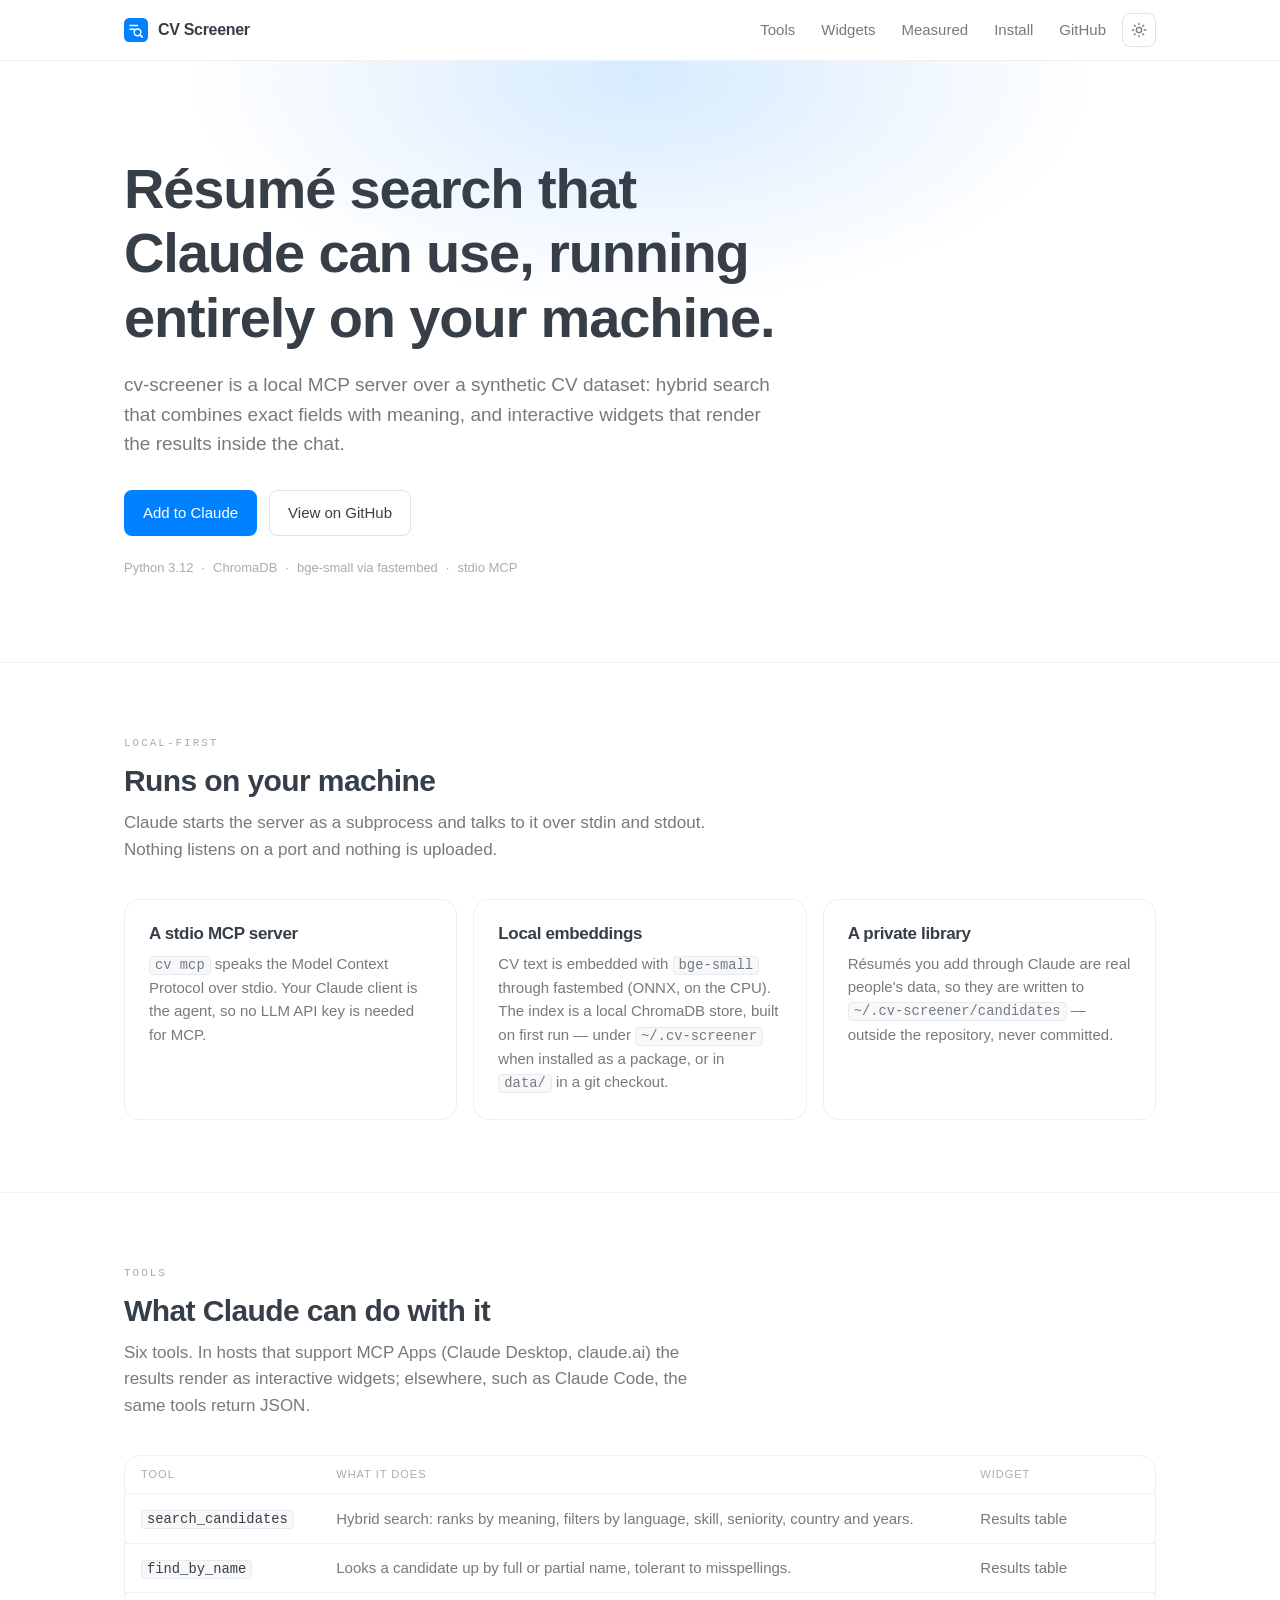
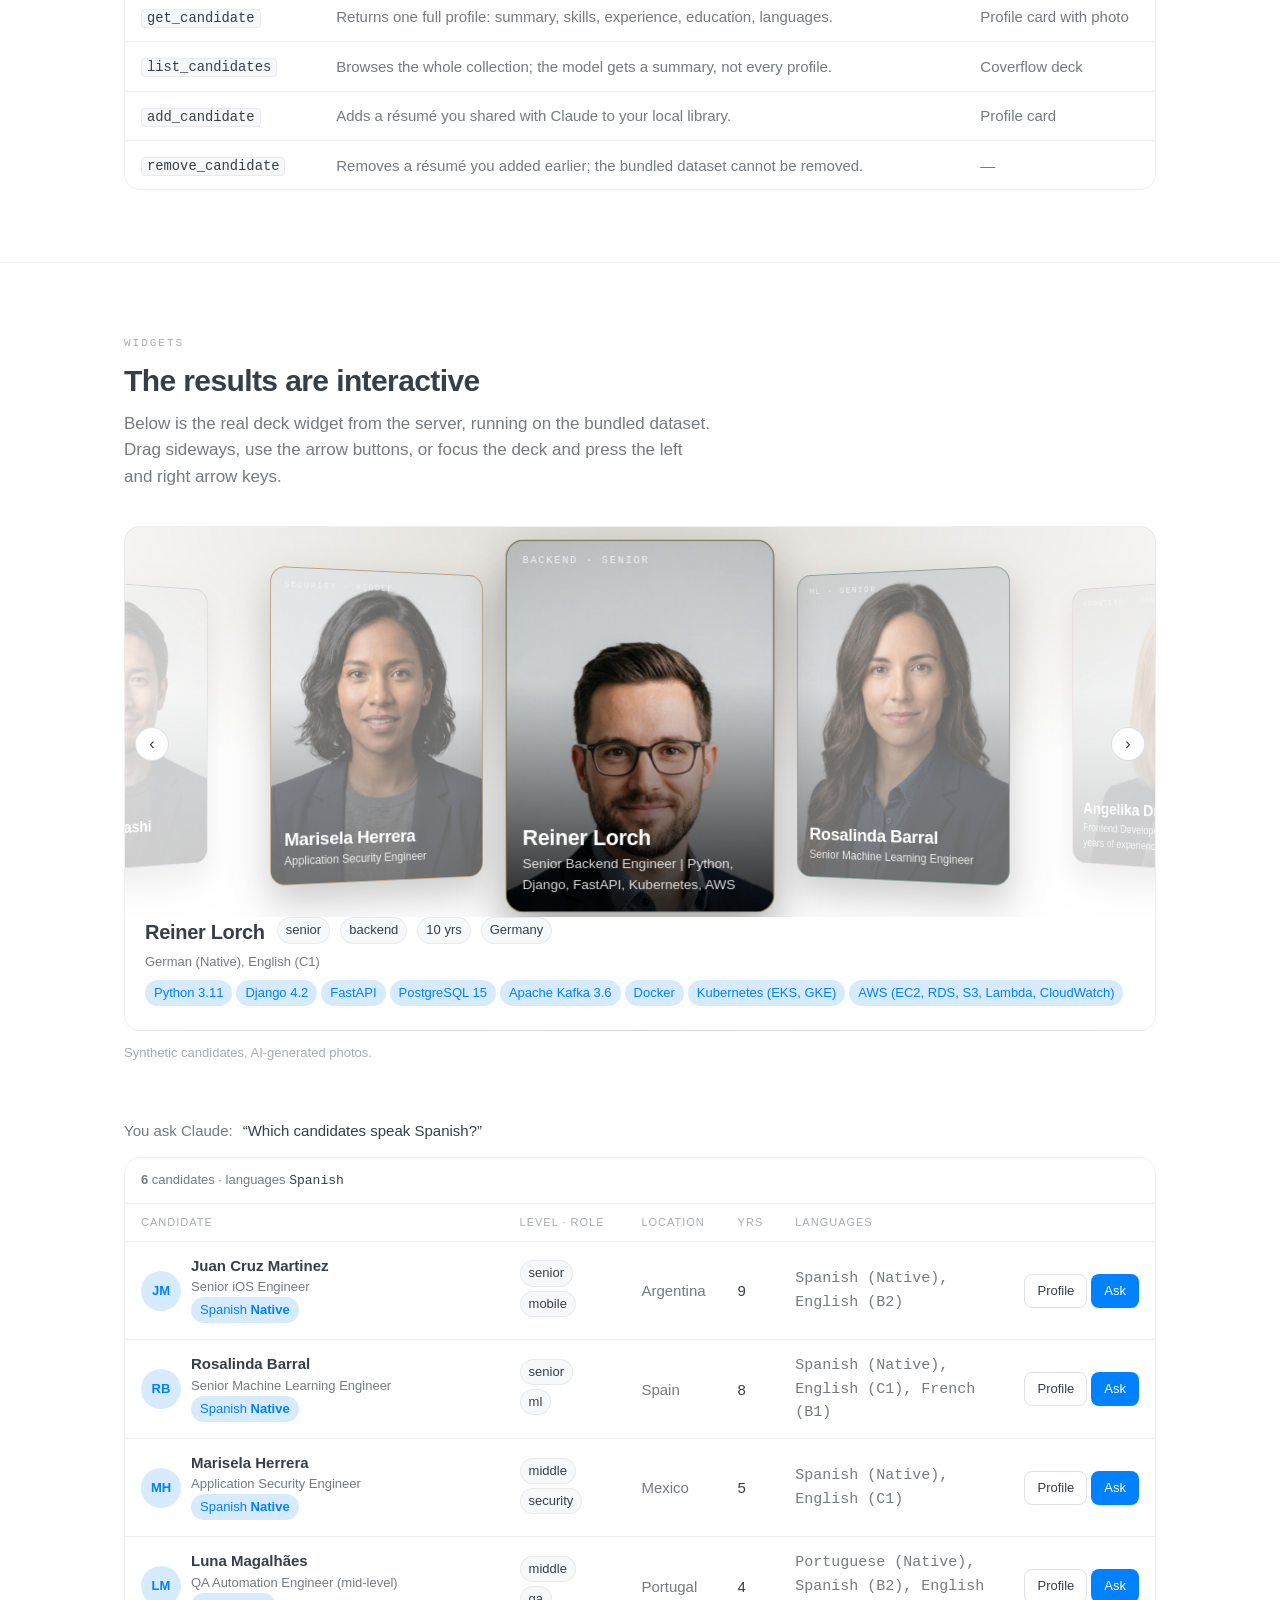
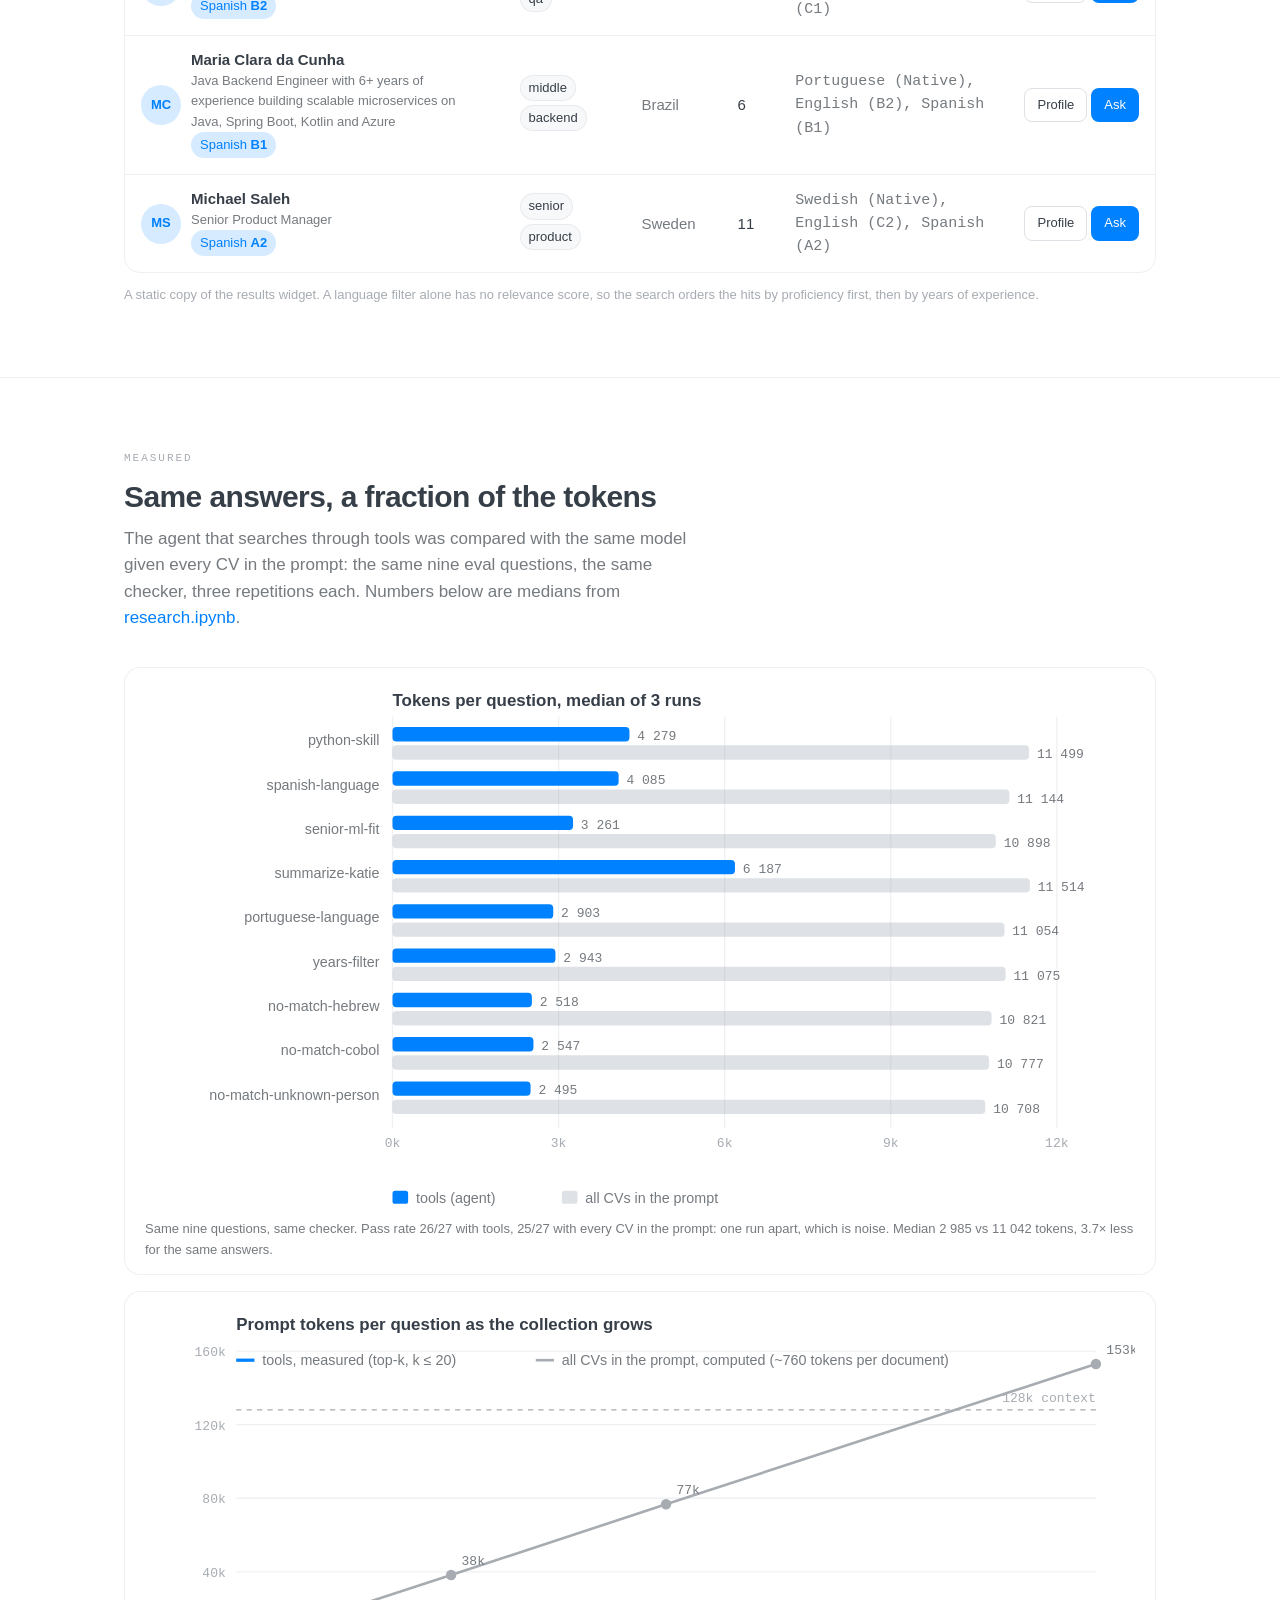
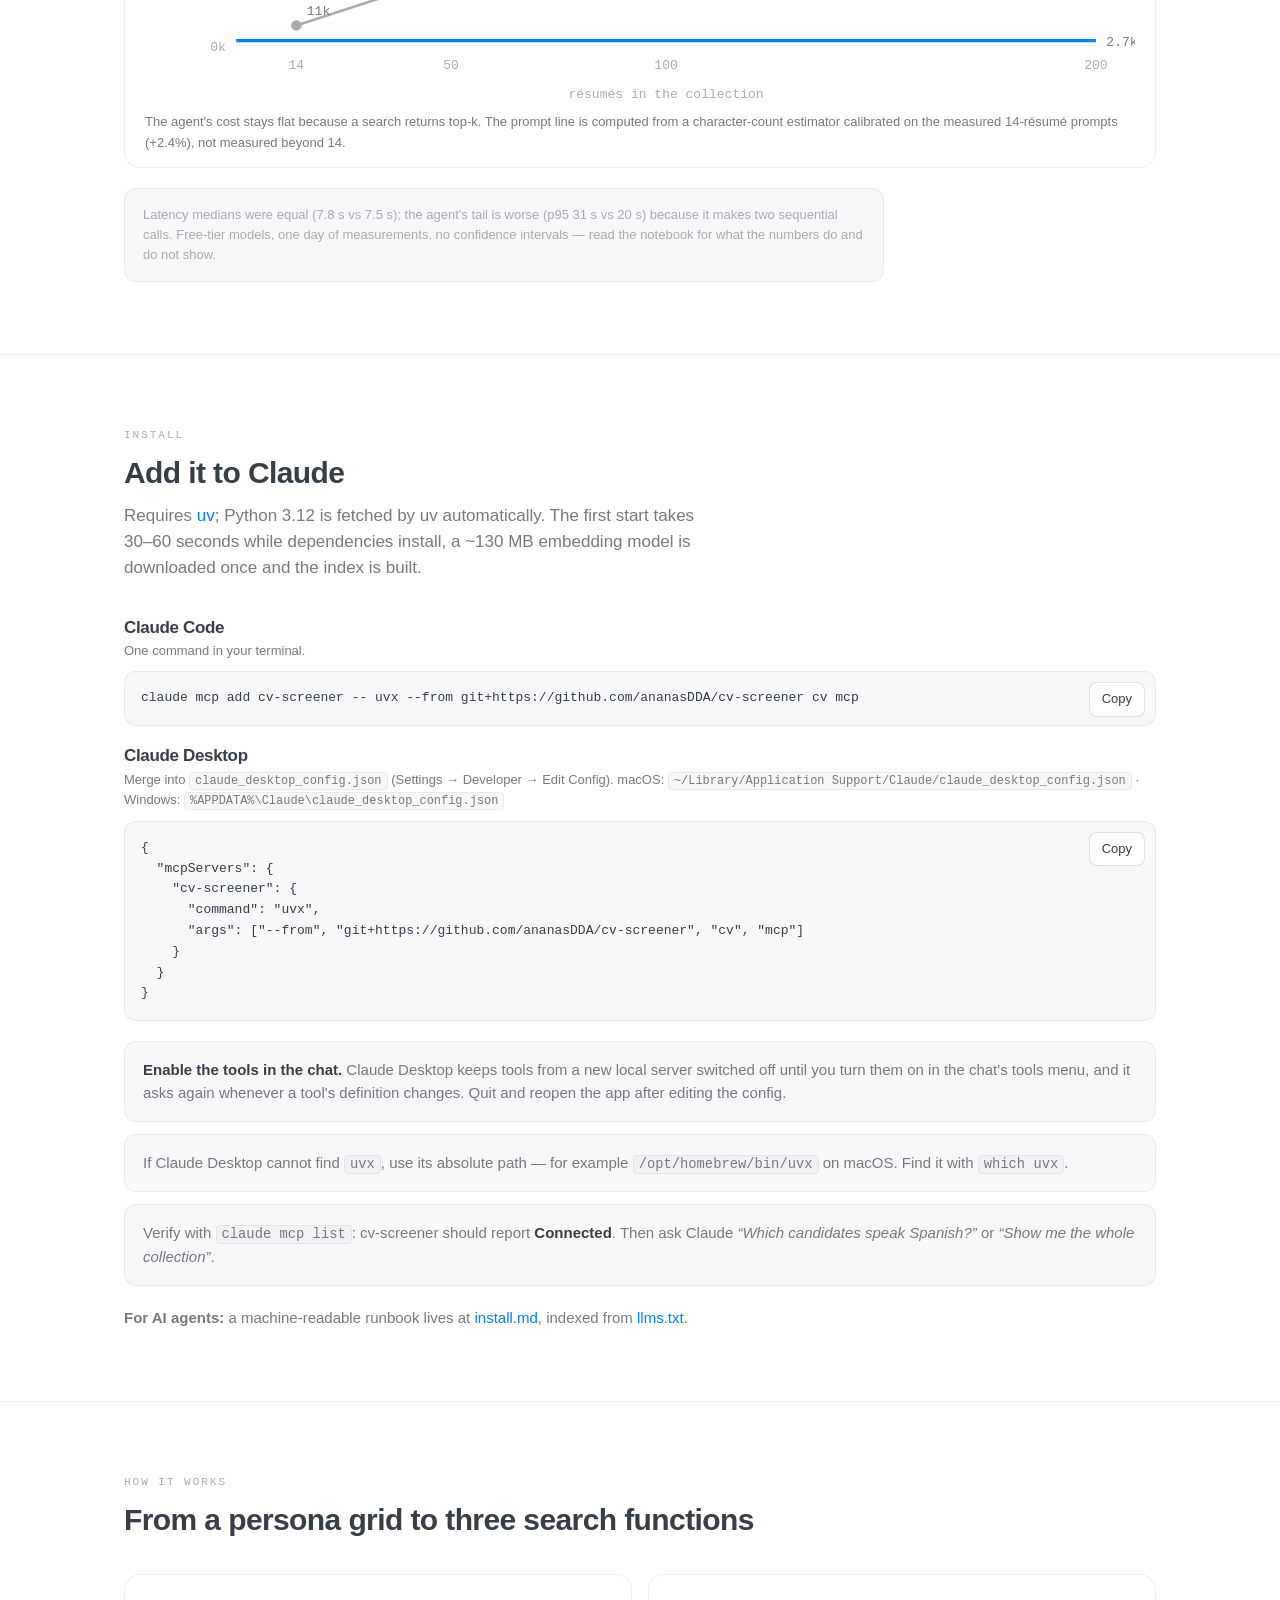
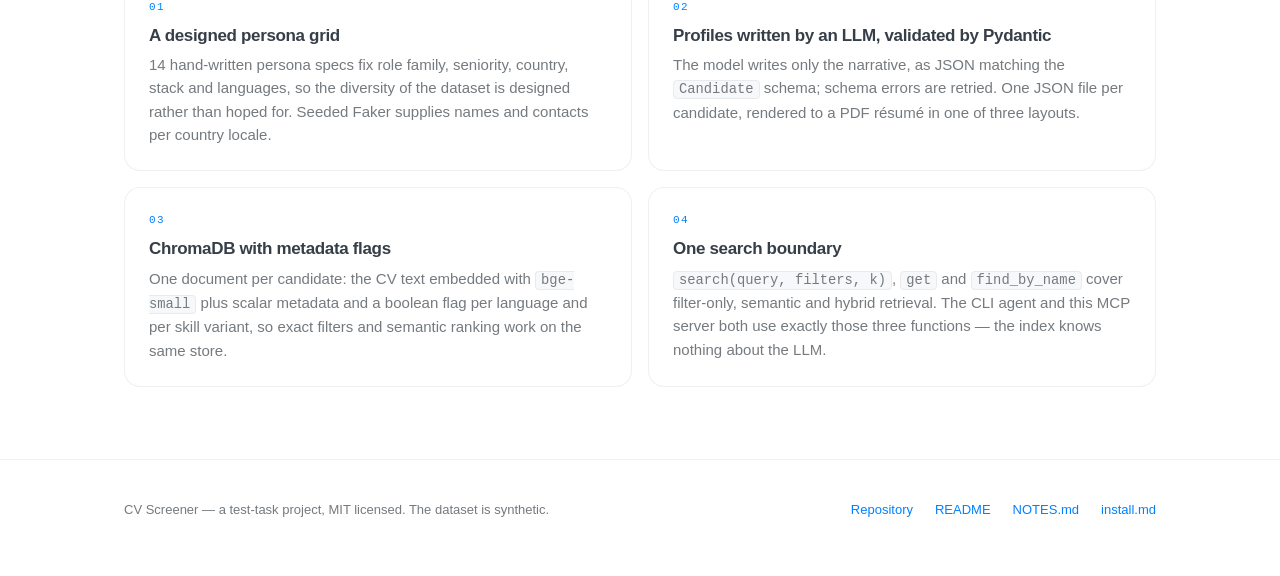
==== docs/index.html @ 34e97b00 "Replace the Measured cards with inline SVG charts and drop the deck header text The per-question tok" ====
<!DOCTYPE html>
<html lang="en">
<head>
<meta charset="utf-8">
<meta name="viewport" content="width=device-width, initial-scale=1">
<title>CV Screener — a local résumé search Claude can use</title>
<meta name="description" content="A local-first MCP server for résumé screening: synthetic CV dataset, hybrid search over ChromaDB with local embeddings, and interactive widgets in the chat. No key, nothing uploaded.">
<meta property="og:title" content="CV Screener">
<meta property="og:description" content="A local-first MCP server for résumé screening: hybrid search over ChromaDB with local embeddings, interactive widgets in the chat.">
<meta property="og:type" content="website">
<link rel="canonical" href="https://ananasdda.github.io/cv-screener/">
<link rel="icon" href="assets/favicon.svg" type="image/svg+xml">
<link rel="stylesheet" href="assets/site.css">
</head>
<body>
<a class="skip" href="#main">Skip to content</a>

<header class="site-header">
  <div class="shell">
    <a class="brand" href="./"><img src="assets/favicon.svg" alt="" width="24" height="24">CV Screener</a>
    <nav aria-label="Main">
      <a class="hide-narrow" href="#tools">Tools</a>
      <a class="hide-narrow" href="#showcase">Widgets</a>
      <a class="hide-narrow" href="#measured">Measured</a>
      <a href="#install">Install</a>
      <a href="https://github.com/ananasDDA/cv-screener">GitHub</a>
      <button class="toggle" id="theme-toggle" type="button" aria-label="Switch theme">
        <svg class="sun" viewBox="0 0 24 24" fill="none" stroke="currentColor" stroke-width="2" stroke-linecap="round" aria-hidden="true">
          <circle cx="12" cy="12" r="4"></circle>
          <path d="M12 2v2M12 20v2M4.9 4.9l1.4 1.4M17.7 17.7l1.4 1.4M2 12h2M20 12h2M4.9 19.1l1.4-1.4M17.7 6.3l1.4-1.4"></path>
        </svg>
        <svg class="moon" viewBox="0 0 24 24" fill="none" stroke="currentColor" stroke-width="2" stroke-linecap="round" stroke-linejoin="round" aria-hidden="true">
          <path d="M21 12.8A9 9 0 1111.2 3a7 7 0 009.8 9.8z"></path>
        </svg>
      </button>
    </nav>
  </div>
</header>

<main id="main">

  <section class="hero">
    <div class="shell">
      <h1>Résumé search that Claude can use, running entirely on your machine.</h1>
      <p class="lede">cv-screener is a local MCP server over a synthetic CV dataset: hybrid search that
        combines exact fields with meaning, and interactive widgets that render the results inside the chat.</p>
      <div class="cta">
        <a class="btn primary" href="#install">Add to Claude</a>
        <a class="btn" href="https://github.com/ananasDDA/cv-screener">View on GitHub</a>
      </div>
      <p class="meta"><span>Python 3.12</span><span>ChromaDB</span><span>bge-small via fastembed</span><span>stdio MCP</span></p>
    </div>
  </section>

  <section id="local">
    <div class="shell">
      <div class="section-head">
        <p class="eyebrow">Local-first</p>
        <h2>Runs on your machine</h2>
        <p class="lede">Claude starts the server as a subprocess and talks to it over stdin and stdout.
          Nothing listens on a port and nothing is uploaded.</p>
      </div>
      <div class="grid">
        <article class="card">
          <h3>A stdio MCP server</h3>
          <p><code>cv mcp</code> speaks the Model Context Protocol over stdio. Your Claude client is the agent,
            so no LLM API key is needed for MCP.</p>
        </article>
        <article class="card">
          <h3>Local embeddings</h3>
          <p>CV text is embedded with <code>bge-small</code> through fastembed (ONNX, on the CPU). The index is
            a local ChromaDB store, built on first run — under <code>~/.cv-screener</code> when installed as a
            package, or in <code>data/</code> in a git checkout.</p>
        </article>
        <article class="card">
          <h3>A private library</h3>
          <p>Résumés you add through Claude are real people's data, so they are written to
            <code>~/.cv-screener/candidates</code> — outside the repository, never committed.</p>
        </article>
      </div>
    </div>
  </section>

  <section id="tools">
    <div class="shell">
      <div class="section-head">
        <p class="eyebrow">Tools</p>
        <h2>What Claude can do with it</h2>
        <p class="lede">Six tools. In hosts that support MCP Apps (Claude Desktop, claude.ai) the results render
          as interactive widgets; elsewhere, such as Claude Code, the same tools return JSON.</p>
      </div>
      <div class="table-wrap">
        <table class="tools">
          <thead>
            <tr><th scope="col">Tool</th><th scope="col">What it does</th><th scope="col">Widget</th></tr>
          </thead>
          <tbody>
            <tr><td><code>search_candidates</code></td><td class="what">Hybrid search: ranks by meaning, filters by language, skill, seniority, country and years.</td><td class="muted">Results table</td></tr>
            <tr><td><code>find_by_name</code></td><td class="what">Looks a candidate up by full or partial name, tolerant to misspellings.</td><td class="muted">Results table</td></tr>
            <tr><td><code>get_candidate</code></td><td class="what">Returns one full profile: summary, skills, experience, education, languages.</td><td class="muted">Profile card with photo</td></tr>
            <tr><td><code>list_candidates</code></td><td class="what">Browses the whole collection; the model gets a summary, not every profile.</td><td class="muted">Coverflow deck</td></tr>
            <tr><td><code>add_candidate</code></td><td class="what">Adds a résumé you shared with Claude to your local library.</td><td class="muted">Profile card</td></tr>
            <tr><td><code>remove_candidate</code></td><td class="what">Removes a résumé you added earlier; the bundled dataset cannot be removed.</td><td class="muted">—</td></tr>
          </tbody>
        </table>
      </div>
    </div>
  </section>

  <section id="showcase">
    <div class="shell">
      <div class="section-head">
        <p class="eyebrow">Widgets</p>
        <h2>The results are interactive</h2>
        <p class="lede">Below is the real deck widget from the server, running on the bundled dataset.
          Drag sideways, use the arrow buttons, or focus the deck and press the left and right arrow keys.</p>
      </div>

      <div class="stage" id="stage">
        <span class="count visually-hidden" id="count" aria-live="polite">Loading…</span>
        <button class="nav prev" id="prev" type="button" aria-label="Previous candidate">‹</button>
        <button class="nav next" id="next" type="button" aria-label="Next candidate">›</button>
        <div class="deckview" id="deckview" tabindex="0" role="group"
             aria-label="Candidate deck: press the left and right arrow keys to browse">
          <div class="track" id="track" aria-hidden="true"><div class="pad"></div><div class="pad"></div></div>
        </div>
        <div class="info" id="info" aria-live="polite"></div>
      </div>
      <p class="caption">Synthetic candidates, AI-generated photos.</p>

      <div class="mock">
        <p class="prompt">You ask Claude: <b>“Which candidates speak Spanish?”</b></p>
        <div class="table-wrap results">
          <div class="toolbar"><b>6</b> candidates · languages <span class="q">Spanish</span></div>
          <table>
            <thead>
              <tr>
                <th scope="col">Candidate</th>
                <th scope="col" class="hide-narrow">Level · Role</th>
                <th scope="col" class="hide-narrow">Location</th>
                <th scope="col">Yrs</th>
                <th scope="col" class="hide-narrow">Languages</th>
                <th scope="col"><span class="sr-only">Actions</span></th>
              </tr>
            </thead>
            <tbody>
              <tr>
                <td><div class="who"><span class="avatar" aria-hidden="true">JM</span>
                  <div><div class="name">Juan Cruz Martinez</div><div class="headline">Senior iOS Engineer</div>
                  <div><span class="chip accent">Spanish <b>Native</b></span></div></div></div></td>
                <td class="hide-narrow"><span class="chip">senior</span><span class="chip">mobile</span></td>
                <td class="hide-narrow muted">Argentina</td>
                <td>9</td>
                <td class="hide-narrow muted mono">Spanish (Native), English (B2)</td>
                <td class="actions"><span class="btn small" aria-hidden="true">Profile</span><span class="btn small primary" aria-hidden="true">Ask</span></td>
              </tr>
              <tr>
                <td><div class="who"><span class="avatar" aria-hidden="true">RB</span>
                  <div><div class="name">Rosalinda Barral</div><div class="headline">Senior Machine Learning Engineer</div>
                  <div><span class="chip accent">Spanish <b>Native</b></span></div></div></div></td>
                <td class="hide-narrow"><span class="chip">senior</span><span class="chip">ml</span></td>
                <td class="hide-narrow muted">Spain</td>
                <td>8</td>
                <td class="hide-narrow muted mono">Spanish (Native), English (C1), French (B1)</td>
                <td class="actions"><span class="btn small" aria-hidden="true">Profile</span><span class="btn small primary" aria-hidden="true">Ask</span></td>
              </tr>
              <tr>
                <td><div class="who"><span class="avatar" aria-hidden="true">MH</span>
                  <div><div class="name">Marisela Herrera</div><div class="headline">Application Security Engineer</div>
                  <div><span class="chip accent">Spanish <b>Native</b></span></div></div></div></td>
                <td class="hide-narrow"><span class="chip">middle</span><span class="chip">security</span></td>
                <td class="hide-narrow muted">Mexico</td>
                <td>5</td>
                <td class="hide-narrow muted mono">Spanish (Native), English (C1)</td>
                <td class="actions"><span class="btn small" aria-hidden="true">Profile</span><span class="btn small primary" aria-hidden="true">Ask</span></td>
              </tr>
              <tr>
                <td><div class="who"><span class="avatar" aria-hidden="true">LM</span>
                  <div><div class="name">Luna Magalhães</div><div class="headline">QA Automation Engineer (mid-level)</div>
                  <div><span class="chip accent">Spanish <b>B2</b></span></div></div></div></td>
                <td class="hide-narrow"><span class="chip">middle</span><span class="chip">qa</span></td>
                <td class="hide-narrow muted">Portugal</td>
                <td>4</td>
                <td class="hide-narrow muted mono">Portuguese (Native), Spanish (B2), English (C1)</td>
                <td class="actions"><span class="btn small" aria-hidden="true">Profile</span><span class="btn small primary" aria-hidden="true">Ask</span></td>
              </tr>
              <tr>
                <td><div class="who"><span class="avatar" aria-hidden="true">MC</span>
                  <div><div class="name">Maria Clara da Cunha</div><div class="headline">Java Backend Engineer with 6+ years of experience building scalable microservices on Java, Spring Boot, Kotlin and Azure</div>
                  <div><span class="chip accent">Spanish <b>B1</b></span></div></div></div></td>
                <td class="hide-narrow"><span class="chip">middle</span><span class="chip">backend</span></td>
                <td class="hide-narrow muted">Brazil</td>
                <td>6</td>
                <td class="hide-narrow muted mono">Portuguese (Native), English (B2), Spanish (B1)</td>
                <td class="actions"><span class="btn small" aria-hidden="true">Profile</span><span class="btn small primary" aria-hidden="true">Ask</span></td>
              </tr>
              <tr>
                <td><div class="who"><span class="avatar" aria-hidden="true">MS</span>
                  <div><div class="name">Michael Saleh</div><div class="headline">Senior Product Manager</div>
                  <div><span class="chip accent">Spanish <b>A2</b></span></div></div></div></td>
                <td class="hide-narrow"><span class="chip">senior</span><span class="chip">product</span></td>
                <td class="hide-narrow muted">Sweden</td>
                <td>11</td>
                <td class="hide-narrow muted mono">Swedish (Native), English (C2), Spanish (A2)</td>
                <td class="actions"><span class="btn small" aria-hidden="true">Profile</span><span class="btn small primary" aria-hidden="true">Ask</span></td>
              </tr>
            </tbody>
          </table>
        </div>
        <p class="caption">A static copy of the results widget. A language filter alone has no relevance score,
          so the search orders the hits by proficiency first, then by years of experience.</p>
      </div>
    </div>
  </section>

  <section id="measured">
    <div class="shell">
      <div class="section-head">
        <p class="eyebrow">Measured</p>
        <h2>Same answers, a fraction of the tokens</h2>
        <p class="lede">The agent that searches through tools was compared with the same model given every
          CV in the prompt: the same nine eval questions, the same checker, three repetitions each.
          Numbers below are medians from
          <a href="https://github.com/ananasDDA/cv-screener/blob/main/research.ipynb">research.ipynb</a>.</p>
      </div>
      <div class="charts">
        <figure class="chart-card"><svg class="chart" viewBox="0 0 760 400" role="img" aria-label="Median tokens per question, tools versus all CVs in the prompt, for nine eval cases">
  <text x="190" y="14" class="ttl">Tokens per question, median of 3 runs</text>
  <line x1="190.0" y1="22" x2="190.0" y2="338" class="grid"/><text x="190.0" y="352" text-anchor="middle" class="tick">0k</text><line x1="317.5" y1="22" x2="317.5" y2="338" class="grid"/><text x="317.5" y="352" text-anchor="middle" class="tick">3k</text><line x1="445.0" y1="22" x2="445.0" y2="338" class="grid"/><text x="445.0" y="352" text-anchor="middle" class="tick">6k</text><line x1="572.5" y1="22" x2="572.5" y2="338" class="grid"/><text x="572.5" y="352" text-anchor="middle" class="tick">9k</text><line x1="700.0" y1="22" x2="700.0" y2="338" class="grid"/><text x="700.0" y="352" text-anchor="middle" class="tick">12k</text><text x="180" y="44" text-anchor="end" class="lbl">python-skill</text><rect x="190" y="30" width="181.9" height="11" rx="3" class="a"/><text x="377.9" y="40" class="val">4 279</text><rect x="190" y="44" width="488.7" height="11" rx="3" class="b"/><text x="684.7" y="54" class="val">11 499</text><text x="180" y="78" text-anchor="end" class="lbl">spanish-language</text><rect x="190" y="64" width="173.6" height="11" rx="3" class="a"/><text x="369.6" y="74" class="val">4 085</text><rect x="190" y="78" width="473.6" height="11" rx="3" class="b"/><text x="669.6" y="88" class="val">11 144</text><text x="180" y="112" text-anchor="end" class="lbl">senior-ml-fit</text><rect x="190" y="98" width="138.6" height="11" rx="3" class="a"/><text x="334.6" y="108" class="val">3 261</text><rect x="190" y="112" width="463.2" height="11" rx="3" class="b"/><text x="659.2" y="122" class="val">10 898</text><text x="180" y="146" text-anchor="end" class="lbl">summarize-katie</text><rect x="190" y="132" width="262.9" height="11" rx="3" class="a"/><text x="458.9" y="142" class="val">6 187</text><rect x="190" y="146" width="489.3" height="11" rx="3" class="b"/><text x="685.3" y="156" class="val">11 514</text><text x="180" y="180" text-anchor="end" class="lbl">portuguese-language</text><rect x="190" y="166" width="123.4" height="11" rx="3" class="a"/><text x="319.4" y="176" class="val">2 903</text><rect x="190" y="180" width="469.8" height="11" rx="3" class="b"/><text x="665.8" y="190" class="val">11 054</text><text x="180" y="214" text-anchor="end" class="lbl">years-filter</text><rect x="190" y="200" width="125.1" height="11" rx="3" class="a"/><text x="321.1" y="210" class="val">2 943</text><rect x="190" y="214" width="470.7" height="11" rx="3" class="b"/><text x="666.7" y="224" class="val">11 075</text><text x="180" y="248" text-anchor="end" class="lbl">no-match-hebrew</text><rect x="190" y="234" width="107.0" height="11" rx="3" class="a"/><text x="303.0" y="244" class="val">2 518</text><rect x="190" y="248" width="459.9" height="11" rx="3" class="b"/><text x="655.9" y="258" class="val">10 821</text><text x="180" y="282" text-anchor="end" class="lbl">no-match-cobol</text><rect x="190" y="268" width="108.2" height="11" rx="3" class="a"/><text x="304.2" y="278" class="val">2 547</text><rect x="190" y="282" width="458.0" height="11" rx="3" class="b"/><text x="654.0" y="292" class="val">10 777</text><text x="180" y="316" text-anchor="end" class="lbl">no-match-unknown-person</text><rect x="190" y="302" width="106.0" height="11" rx="3" class="a"/><text x="302.0" y="312" class="val">2 495</text><rect x="190" y="316" width="455.1" height="11" rx="3" class="b"/><text x="651.1" y="326" class="val">10 708</text>
  <g transform="translate(190,386)"><rect width="12" height="10" rx="2" class="a"/><text x="18" y="9" class="lbl">tools (agent)</text>
  <rect x="130" width="12" height="10" rx="2" class="b"/><text x="148" y="9" class="lbl">all CVs in the prompt</text></g>
</svg><figcaption>Same nine questions, same checker. Pass rate 26/27 with tools, 25/27 with every CV in the prompt: one run apart, which is noise. Median 2 985 vs 11 042 tokens, 3.7× less for the same answers.</figcaption></figure>
        <figure class="chart-card"><svg class="chart" viewBox="0 0 760 300" role="img" aria-label="Prompt tokens per question as the collection grows: all CVs in the prompt (computed) versus the agent (measured, flat)">
  <text x="70" y="14" class="ttl">Prompt tokens per question as the collection grows</text>
  <line x1="70" y1="256.0" x2="730" y2="256.0" class="grid"/><text x="62" y="260.0" text-anchor="end" class="tick">0k</text><line x1="70" y1="199.5" x2="730" y2="199.5" class="grid"/><text x="62" y="203.5" text-anchor="end" class="tick">40k</text><line x1="70" y1="143.0" x2="730" y2="143.0" class="grid"/><text x="62" y="147.0" text-anchor="end" class="tick">80k</text><line x1="70" y1="86.5" x2="730" y2="86.5" class="grid"/><text x="62" y="90.5" text-anchor="end" class="tick">120k</text><line x1="70" y1="30.0" x2="730" y2="30.0" class="grid"/><text x="62" y="34.0" text-anchor="end" class="tick">160k</text><line x1="70" y1="75.2" x2="730" y2="75.2" class="limit"/><text x="730" y="69.2" text-anchor="end" class="tick">128k context</text><polyline points="116.2,240.6 235.0,201.9 400.0,147.6 730.0,39.9" class="b-line"/><circle cx="116.2" cy="240.6" r="4" class="b-dot"/><text x="124.2" y="232.6" class="val">11k</text><circle cx="235.0" cy="201.9" r="4" class="b-dot"/><text x="243.0" y="193.9" class="val">38k</text><circle cx="400.0" cy="147.6" r="4" class="b-dot"/><text x="408.0" y="139.6" class="val">77k</text><circle cx="730.0" cy="39.9" r="4" class="b-dot"/><text x="738.0" y="31.9" class="val">153k</text><line x1="70" y1="252.2" x2="730" y2="252.2" class="a-line"/><text x="738.0" y="256.2" class="val">2.7k</text><text x="116.2" y="274" text-anchor="middle" class="tick">14</text><text x="235.0" y="274" text-anchor="middle" class="tick">50</text><text x="400.0" y="274" text-anchor="middle" class="tick">100</text><text x="730.0" y="274" text-anchor="middle" class="tick">200</text>
  <text x="400" y="296" text-anchor="middle" class="tick">résumés in the collection</text>
  <g transform="translate(70,32)"><line x1="0" y1="5" x2="14" y2="5" class="a-line"/><text x="20" y="9" class="lbl">tools, measured (top-k, k ≤ 20)</text>
  <line x1="230" y1="5" x2="244" y2="5" class="b-line"/><text x="250" y="9" class="lbl">all CVs in the prompt, computed (~760 tokens per document)</text></g>
</svg><figcaption>The agent's cost stays flat because a search returns top-k. The prompt line is computed from a character-count estimator calibrated on the measured 14-résumé prompts (+2.4%), not measured beyond 14.</figcaption></figure>
      </div>
      <p class="note small">Latency medians were equal (7.8 s vs 7.5 s); the agent's tail is worse (p95 31 s
        vs 20 s) because it makes two sequential calls. Free-tier models, one day of measurements, no
        confidence intervals — read the notebook for what the numbers do and do not show.</p>
    </div>
  </section>

  <section id="install">
    <div class="shell">
      <div class="section-head">
        <p class="eyebrow">Install</p>
        <h2>Add it to Claude</h2>
        <p class="lede">Requires <a href="https://docs.astral.sh/uv/">uv</a>; Python 3.12 is fetched by uv
          automatically. The first start takes 30–60 seconds while dependencies install, a ~130&nbsp;MB embedding
          model is downloaded once and the index is built.</p>
      </div>

      <div class="snippet">
        <h3>Claude Code</h3>
        <p class="path">One command in your terminal.</p>
        <div class="code">
          <pre id="code-cc">claude mcp add cv-screener -- uvx --from git+https://github.com/ananasDDA/cv-screener cv mcp</pre>
          <button class="btn small copy" type="button" data-copy="code-cc">Copy</button>
        </div>
      </div>

      <div class="snippet">
        <h3>Claude Desktop</h3>
        <p class="path">Merge into <code>claude_desktop_config.json</code> (Settings → Developer → Edit Config).
          macOS: <code>~/Library/Application Support/Claude/claude_desktop_config.json</code> ·
          Windows: <code>%APPDATA%\Claude\claude_desktop_config.json</code></p>
        <div class="code">
          <pre id="code-cd">{
  "mcpServers": {
    "cv-screener": {
      "command": "uvx",
      "args": ["--from", "git+https://github.com/ananasDDA/cv-screener", "cv", "mcp"]
    }
  }
}</pre>
          <button class="btn small copy" type="button" data-copy="code-cd">Copy</button>
        </div>
      </div>

      <p class="note"><strong>Enable the tools in the chat.</strong> Claude Desktop keeps tools from a new local
        server switched off until you turn them on in the chat's tools menu, and it asks again whenever a tool's
        definition changes. Quit and reopen the app after editing the config.</p>
      <p class="note">If Claude Desktop cannot find <code>uvx</code>, use its absolute path — for example
        <code>/opt/homebrew/bin/uvx</code> on macOS. Find it with <code>which uvx</code>.</p>
      <p class="note">Verify with <code>claude mcp list</code>: cv-screener should report
        <strong>Connected</strong>. Then ask Claude <em>“Which candidates speak Spanish?”</em> or
        <em>“Show me the whole collection”</em>.</p>

      <p class="agents"><strong>For AI agents:</strong> a machine-readable runbook lives at
        <a href="install.md">install.md</a>, indexed from <a href="llms.txt">llms.txt</a>.</p>
    </div>
  </section>

  <section id="how">
    <div class="shell">
      <div class="section-head">
        <p class="eyebrow">How it works</p>
        <h2>From a persona grid to three search functions</h2>
      </div>
      <div class="steps">
        <article class="card">
          <p class="num">01</p>
          <h3>A designed persona grid</h3>
          <p>14 hand-written persona specs fix role family, seniority, country, stack and languages, so the
            diversity of the dataset is designed rather than hoped for. Seeded Faker supplies names and contacts
            per country locale.</p>
        </article>
        <article class="card">
          <p class="num">02</p>
          <h3>Profiles written by an LLM, validated by Pydantic</h3>
          <p>The model writes only the narrative, as JSON matching the <code>Candidate</code> schema; schema
            errors are retried. One JSON file per candidate, rendered to a PDF résumé in one of three layouts.</p>
        </article>
        <article class="card">
          <p class="num">03</p>
          <h3>ChromaDB with metadata flags</h3>
          <p>One document per candidate: the CV text embedded with <code>bge-small</code> plus scalar metadata
            and a boolean flag per language and per skill variant, so exact filters and semantic ranking work
            on the same store.</p>
        </article>
        <article class="card">
          <p class="num">04</p>
          <h3>One search boundary</h3>
          <p><code>search(query, filters, k)</code>, <code>get</code> and <code>find_by_name</code> cover
            filter-only, semantic and hybrid retrieval. The CLI agent and this MCP server both use exactly
            those three functions — the index knows nothing about the LLM.</p>
        </article>
      </div>
    </div>
  </section>

</main>

<footer>
  <div class="shell">
    <span>CV Screener — a test-task project, MIT licensed. The dataset is synthetic.</span>
    <span class="spacer"></span>
    <a href="https://github.com/ananasDDA/cv-screener">Repository</a>
    <a href="https://github.com/ananasDDA/cv-screener#readme">README</a>
    <a href="https://github.com/ananasDDA/cv-screener/blob/main/NOTES.md">NOTES.md</a>
    <a href="install.md">install.md</a>
  </div>
</footer>

<script src="assets/deck.js"></script>
<script src="assets/site.js"></script>
</body>
</html>
---- docs/assets/site.css ----
/* CV Screener landing.
   Token values are copied verbatim from src/cv_screener/widgets/_tokens.css so the page and the
   in-chat widgets share one palette. Light is the default; dark comes either from the OS
   (prefers-color-scheme) or from the manual toggle, which sets .theme-dark on <html>. */

:root {
  --font-text: "Inter Variable", Inter, -apple-system, "Segoe UI", Arial, sans-serif;
  --font-mono: "JetBrains Mono", "SF Mono", Menlo, "Courier New", monospace;
  --font-size-s: 13px; --font-size-m: 15px; --font-size-l: 20px;
  --radius-xs: 4px; --radius-s: 8px; --radius-m: 12px; --radius-l: 16px;
  --space: 12px;
  --color-background: #ffffff;
  --color-surface: rgba(153, 163, 174, 0.08);
  --color-text-primary: #363e48;
  --color-text-secondary: #757a7f;
  --color-text-tertiary: #a7acb2;
  --color-accent: #0081ff;
  --color-accent-hover: #0072e0;
  --color-accent-b: rgba(0, 129, 255, 0.16);
  --color-on-accent: #ffffff;
  --color-border-2: rgba(153, 163, 174, 0.16);
  --color-border-3: rgba(153, 163, 174, 0.32);
  --color-ok: #1f9d55;
  --shell: 1080px;
}

/* Dark values, kept in one place and applied from two selectors below. */
@media (prefers-color-scheme: dark) {
  :root:not(.theme-light) {
    color-scheme: dark;
    --color-background: #111419;
    --color-surface: rgba(230, 232, 236, 0.05);
    --color-text-primary: #e6e8ec;
    --color-text-secondary: rgba(230, 232, 236, 0.7);
    --color-text-tertiary: rgba(230, 232, 236, 0.5);
    --color-accent: #3b8dff;
    --color-accent-hover: #5c9fff;
    --color-accent-b: rgba(59, 141, 255, 0.2);
    --color-border-2: rgba(230, 232, 236, 0.1);
    --color-border-3: rgba(230, 232, 236, 0.2);
    --color-ok: #3ec27a;
  }
}
:root.theme-dark {
  color-scheme: dark;
  --color-background: #111419;
  --color-surface: rgba(230, 232, 236, 0.05);
  --color-text-primary: #e6e8ec;
  --color-text-secondary: rgba(230, 232, 236, 0.7);
  --color-text-tertiary: rgba(230, 232, 236, 0.5);
  --color-accent: #3b8dff;
  --color-accent-hover: #5c9fff;
  --color-accent-b: rgba(59, 141, 255, 0.2);
  --color-border-2: rgba(230, 232, 236, 0.1);
  --color-border-3: rgba(230, 232, 236, 0.2);
  --color-ok: #3ec27a;
}

* { box-sizing: border-box; }
html { scroll-behavior: smooth; }
body {
  margin: 0;
  background: var(--color-background);
  color: var(--color-text-primary);
  font-family: var(--font-text);
  font-size: 16px;
  line-height: 1.55;
  -webkit-font-smoothing: antialiased;
  overflow-x: hidden;
}
img { max-width: 100%; }
a { color: var(--color-accent); text-decoration: none; }
a:hover { text-decoration: underline; }
h1, h2, h3 { letter-spacing: -0.02em; line-height: 1.15; margin: 0; }
p { margin: 0; }

:focus-visible {
  outline: 2px solid var(--color-accent);
  outline-offset: 3px;
  border-radius: var(--radius-xs);
}

.shell { width: 100%; max-width: var(--shell); margin: 0 auto; padding: 0 24px; }

.skip {
  position: absolute; left: -9999px; top: 0; z-index: 999;
  background: var(--color-accent); color: var(--color-on-accent);
  padding: 10px 16px; border-radius: 0 0 var(--radius-s) 0;
}
.skip:focus { left: 0; }

.sr-only {
  position: absolute; width: 1px; height: 1px; padding: 0; margin: -1px;
  overflow: hidden; clip: rect(0 0 0 0); white-space: nowrap; border: 0;
}

/* ---------- buttons, chips, code ---------- */
.btn {
  display: inline-flex; align-items: center; justify-content: center; gap: 8px;
  font: inherit; font-size: var(--font-size-m); font-weight: 500;
  padding: 10px 18px; border-radius: var(--radius-s);
  border: 1px solid var(--color-border-3); background: transparent;
  color: var(--color-text-primary); cursor: pointer; text-decoration: none;
}
.btn:hover { background: var(--color-surface); text-decoration: none; }
.btn.primary { background: var(--color-accent); color: var(--color-on-accent); border-color: transparent; }
.btn.primary:hover { background: var(--color-accent-hover); }
.btn.small { font-size: var(--font-size-s); padding: 6px 12px; }

.chip {
  display: inline-block; padding: 2px 8px; border-radius: 999px;
  background: var(--color-surface); border: 1px solid var(--color-border-2);
  font-size: var(--font-size-s); margin: 0 4px 4px 0; white-space: nowrap;
}
.chip.accent { background: var(--color-accent-b); border-color: transparent; color: var(--color-accent); }
.muted { color: var(--color-text-secondary); }
.faint { color: var(--color-text-tertiary); }
.mono { font-family: var(--font-mono); font-size: var(--font-size-s); }
code { font-family: var(--font-mono); font-size: 0.92em; }
:not(pre) > code {
  background: var(--color-surface); border: 1px solid var(--color-border-2);
  border-radius: var(--radius-xs); padding: 1px 5px;
}

/* ---------- header ---------- */
.site-header {
  position: sticky; top: 0; z-index: 50;
  background: var(--color-background);
  background: color-mix(in srgb, var(--color-background) 88%, transparent);
  backdrop-filter: saturate(180%) blur(12px);
  border-bottom: 1px solid var(--color-border-2);
}
.site-header .shell { display: flex; align-items: center; gap: 16px; height: 60px; }
.brand { display: flex; align-items: center; gap: 10px; font-weight: 600; color: var(--color-text-primary); letter-spacing: -0.02em; }
.brand:hover { text-decoration: none; }
.brand img { width: 24px; height: 24px; display: block; }
.site-header nav { margin-left: auto; display: flex; align-items: center; gap: 6px; }
.site-header nav a { color: var(--color-text-secondary); font-size: var(--font-size-m); padding: 6px 10px; border-radius: var(--radius-s); }
.site-header nav a:hover { color: var(--color-text-primary); background: var(--color-surface); text-decoration: none; }
.toggle {
  width: 34px; height: 34px; padding: 0; flex: none;
  display: inline-flex; align-items: center; justify-content: center;
  border: 1px solid var(--color-border-3); border-radius: var(--radius-s);
  background: transparent; color: var(--color-text-secondary); cursor: pointer;
}
.toggle:hover { background: var(--color-surface); color: var(--color-text-primary); }
.toggle svg { width: 16px; height: 16px; }
.toggle .moon { display: none; }
:root.theme-dark .toggle .moon { display: block; }
:root.theme-dark .toggle .sun { display: none; }
@media (prefers-color-scheme: dark) {
  :root:not(.theme-light):not(.theme-dark) .toggle .moon { display: block; }
  :root:not(.theme-light):not(.theme-dark) .toggle .sun { display: none; }
}

/* ---------- sections ---------- */
section { padding: 72px 0; border-top: 1px solid var(--color-border-2); }
section:first-of-type { border-top: 0; }
.eyebrow {
  font-family: var(--font-mono); font-size: 11px; letter-spacing: 0.18em;
  text-transform: uppercase; color: var(--color-text-tertiary); margin-bottom: 12px;
}
h2 { font-size: 30px; margin-bottom: 12px; }
.lede { color: var(--color-text-secondary); max-width: 62ch; font-size: 17px; }
.section-head { margin-bottom: 36px; }

/* ---------- hero ---------- */
.hero { position: relative; padding: 96px 0 84px; overflow: hidden; border-top: 0; }
.hero::before {
  content: ""; position: absolute; inset: -220px 0 auto 0; height: 560px; pointer-events: none;
  background: radial-gradient(52% 60% at 50% 42%, var(--color-accent-b), transparent 68%);
}
.hero .shell { position: relative; }
.hero h1 { font-size: clamp(34px, 6vw, 56px); max-width: 21ch; }
.hero .lede { margin-top: 20px; font-size: 19px; }
.hero .cta { display: flex; flex-wrap: wrap; gap: 12px; margin-top: 32px; }
.hero .meta { margin-top: 22px; font-size: var(--font-size-s); color: var(--color-text-tertiary); }
.hero .meta span + span::before { content: "·"; margin: 0 8px; }

/* ---------- cards grid ---------- */
.grid { display: grid; gap: 16px; grid-template-columns: repeat(3, 1fr); }
.card {
  background: var(--color-background); border: 1px solid var(--color-border-2);
  border-radius: var(--radius-l); padding: 24px;
}
.card h3 { font-size: 17px; margin-bottom: 8px; }
.card p { color: var(--color-text-secondary); font-size: var(--font-size-m); }
.card .num {
  font-family: var(--font-mono); font-size: 11px; letter-spacing: 0.12em;
  color: var(--color-accent); margin-bottom: 10px;
}

/* ---------- tools table ---------- */
.table-wrap { border: 1px solid var(--color-border-2); border-radius: var(--radius-l); overflow: hidden; }
table { width: 100%; border-collapse: collapse; }
th {
  text-align: left; font-size: 11px; text-transform: uppercase; letter-spacing: 1px;
  color: var(--color-text-tertiary); padding: 10px 16px;
  border-bottom: 1px solid var(--color-border-2); font-weight: 500;
}
td { padding: 12px 16px; border-bottom: 1px solid var(--color-border-2); vertical-align: middle; font-size: var(--font-size-m); }
tbody tr:last-child td { border-bottom: 0; }
.tools td:first-child { white-space: nowrap; }
.tools td:first-child code { color: var(--color-text-primary); }
.tools .what { color: var(--color-text-secondary); }

/* Three columns do not fit a phone, so each tool becomes a stacked block. */
@media (max-width: 700px) {
  .tools, .tools tbody, .tools tr, .tools td { display: block; width: 100%; }
  .tools thead { display: none; }
  .tools tr { padding: 14px 16px; border-bottom: 1px solid var(--color-border-2); }
  .tools tbody tr:last-child { border-bottom: 0; }
  .tools td { border: 0; padding: 0; }
  .tools td + td { margin-top: 6px; }
  .tools td:last-child::before { content: "Widget: "; color: var(--color-text-tertiary); }
}

/* ---------- deck (geometry ported from src/cv_screener/widgets/deck.html) ---------- */
.stage {
  position: relative; border-radius: var(--radius-l); overflow: hidden;
  border: 1px solid var(--color-border-2);
  background: radial-gradient(120% 90% at 50% 0%, var(--glow, rgba(0,129,255,.18)), transparent 60%), var(--color-background);
  transition: background .5s ease;
}
.stage .bar {
  display: flex; align-items: center; gap: 8px; padding: 12px 16px 0;
  font-size: var(--font-size-s); color: var(--color-text-secondary);
}
.stage .bar .count { margin-right: auto; }
.deckview { border-radius: var(--radius-m); }
.deckview:focus-visible { outline: 2px solid var(--color-accent); outline-offset: -2px; }
.track {
  display: flex; align-items: center; overflow-x: auto; overflow-y: hidden;
  scroll-snap-type: x mandatory; padding: 34px 0 26px; scrollbar-width: none;
}
.track::-webkit-scrollbar { display: none; }
.pad { flex: 0 0 auto; }
.slot { flex: 0 0 var(--slot, 250px); width: var(--slot, 250px); padding: 0 11px; scroll-snap-align: center; }
.poster {
  position: relative; height: 330px; border-radius: var(--radius-l); overflow: hidden; cursor: pointer;
  background: var(--accent); color: #fff; border: 1px solid rgba(255,255,255,.12);
  transform-origin: 50% 50%; backface-visibility: hidden;
  box-shadow: 0 18px 40px rgba(0,0,0,.35); contain: paint;
  padding: 0; font: inherit; text-align: left; display: block; width: 100%;
}
.track.no3d .poster { transition: transform .35s ease, opacity .35s ease; }
.poster .photo {
  position: absolute; inset: 0; width: 100%; height: 100%; object-fit: cover;
  opacity: 0; transition: opacity .4s ease;
}
.poster .photo.on { opacity: 1; }
.poster .mono-initials {
  position: absolute; inset: 0; display: flex; align-items: center; justify-content: center;
  font-size: 72px; font-weight: 600; letter-spacing: -2px; color: rgba(255,255,255,.35);
}
.poster .shade { position: absolute; inset: 0; background: linear-gradient(180deg, rgba(0,0,0,0) 38%, rgba(0,0,0,.82) 100%); }
.poster .mark {
  position: absolute; top: 12px; left: 14px; right: 14px; display: flex; justify-content: space-between;
  font-family: var(--font-mono); font-size: 9px; letter-spacing: .18em; text-transform: uppercase;
  color: rgba(255,255,255,.8);
}
.poster .cap { position: absolute; left: 14px; right: 14px; bottom: 14px; }
.poster .pname { font-size: 19px; font-weight: 600; letter-spacing: -.3px; line-height: 1.1; }
.poster .phead {
  font-size: 12px; opacity: .85; margin-top: 3px;
  display: -webkit-box; -webkit-line-clamp: 2; -webkit-box-orient: vertical; overflow: hidden;
}
.stage .info { padding: 0 20px 20px; min-height: 104px; }
.stage .info .line { display: flex; flex-wrap: wrap; gap: 6px; align-items: center; }
.stage .info .title { font-weight: 600; font-size: var(--font-size-l); letter-spacing: -.3px; margin-right: 6px; }
.stage .info .langs { font-size: var(--font-size-s); margin-top: 4px; }
.stage .info .skills { margin-top: 8px; }
.nav {
  position: absolute; top: 200px; width: 34px; height: 34px; border-radius: 50%;
  border: 1px solid var(--color-border-3); background: var(--color-background);
  color: var(--color-text-primary); cursor: pointer; font-size: 16px; line-height: 1; z-index: 300;
}
.nav:hover { background: var(--color-surface); }
.nav.prev { left: 10px; }
.nav.next { right: 10px; }
.caption { margin-top: 12px; font-size: var(--font-size-s); color: var(--color-text-tertiary); }

/* ---------- results mock ---------- */
.mock { margin-top: 56px; }
.mock .prompt {
  display: inline-flex; align-items: center; gap: 10px; margin-bottom: 14px;
  font-size: var(--font-size-m); color: var(--color-text-secondary);
}
.mock .prompt b { color: var(--color-text-primary); font-weight: 500; }
.results .toolbar {
  padding: 12px 16px; border-bottom: 1px solid var(--color-border-2);
  font-size: var(--font-size-s); color: var(--color-text-secondary);
}
.results .toolbar .q { font-family: var(--font-mono); color: var(--color-text-primary); }
.results .who { display: flex; align-items: center; gap: 10px; }
.results .who .name { font-weight: 600; }
.results .who .headline { font-size: var(--font-size-s); color: var(--color-text-secondary); }
.results .avatar {
  width: 40px; height: 40px; border-radius: 50%; object-fit: cover;
  background: var(--color-accent-b); color: var(--color-accent);
  display: inline-flex; align-items: center; justify-content: center;
  font-weight: 600; font-size: var(--font-size-s); flex: none;
}
.results .actions { white-space: nowrap; text-align: right; }
.results .actions .btn { margin-left: 4px; }
.results td { font-size: var(--font-size-m); }
@media (max-width: 760px) { .hide-narrow { display: none; } }
/* The mock's action buttons are inert; drop them rather than squeeze the phone layout. */
@media (max-width: 620px) {
  .results td.actions, .results thead th:last-child { display: none; }
}

/* ---------- install ---------- */
.snippet + .snippet { margin-top: 20px; }
.snippet h3 { font-size: 17px; margin-bottom: 4px; }
.snippet .path { font-size: var(--font-size-s); color: var(--color-text-secondary); margin-bottom: 10px; }
.code {
  position: relative; border: 1px solid var(--color-border-2); border-radius: var(--radius-m);
  background: var(--color-surface);
}
.code pre {
  margin: 0; padding: 16px 92px 16px 16px; overflow-x: auto;
  font-family: var(--font-mono); font-size: var(--font-size-s); line-height: 1.6;
  color: var(--color-text-primary);
}
.copy { position: absolute; top: 10px; right: 10px; background: var(--color-background); }
.note {
  margin-top: 20px; padding: 16px 18px; border-radius: var(--radius-m);
  border: 1px solid var(--color-border-2); background: var(--color-surface);
  font-size: var(--font-size-m); color: var(--color-text-secondary);
}
.note strong { color: var(--color-text-primary); font-weight: 600; }
.note + .note { margin-top: 12px; }
.agents { margin-top: 20px; font-size: var(--font-size-m); color: var(--color-text-secondary); }

/* ---------- steps ---------- */
.steps { display: grid; gap: 16px; grid-template-columns: repeat(2, 1fr); }

/* ---------- footer ---------- */
footer { border-top: 1px solid var(--color-border-2); padding: 40px 0 56px; }
footer .shell { display: flex; flex-wrap: wrap; gap: 8px 22px; align-items: center; font-size: var(--font-size-s); color: var(--color-text-secondary); }
footer .spacer { margin-left: auto; }

/* ---------- responsive ---------- */
@media (max-width: 900px) {
  .grid, .steps { grid-template-columns: 1fr; }
  section { padding: 56px 0; }
  h2 { font-size: 26px; }
}
@media (max-width: 620px) {
  .shell { padding: 0 16px; }
  .site-header nav a.hide-narrow { display: none; }
  .hero { padding: 64px 0 56px; }
  .hero .cta .btn { flex: 1 1 100%; }
  .poster { height: 280px; }
  .nav { top: 176px; }
  .code pre { padding-right: 16px; padding-top: 44px; }
  .copy { top: 8px; right: 8px; }
}

@media (prefers-reduced-motion: reduce) {
  html { scroll-behavior: auto; }
  *, *::before, *::after {
    animation-duration: 0.001ms !important;
    animation-iteration-count: 1 !important;
    transition-duration: 0.001ms !important;
    scroll-behavior: auto !important;
  }
}

/* ---------- measured section ---------- */
.charts { display: grid; gap: 16px; }
.chart-card { margin: 0; background: var(--color-background); border: 1px solid var(--color-border-2); border-radius: var(--radius-l); padding: 20px 20px 14px; }
.chart-card figcaption { margin-top: 10px; font-size: var(--font-size-s); color: var(--color-text-secondary); }
.chart { width: 100%; height: auto; display: block; font-family: var(--font-text); }
.chart .ttl { font-size: 13px; font-weight: 600; fill: var(--color-text-primary); }
.chart .lbl { font-size: 11px; fill: var(--color-text-secondary); }
.chart .val { font-size: 10px; font-family: var(--font-mono); fill: var(--color-text-secondary); }
.chart .tick { font-size: 10px; font-family: var(--font-mono); fill: var(--color-text-tertiary); }
.chart .grid { stroke: var(--color-border-2); stroke-width: 1; }
.chart .a { fill: var(--color-accent); }
.chart .b { fill: var(--color-border-3); }
.chart .a-line { stroke: var(--color-accent); stroke-width: 2.5; }
.chart .b-line { stroke: var(--color-text-tertiary); stroke-width: 2; fill: none; }
.chart .b-dot { fill: var(--color-text-tertiary); }
.chart .limit { stroke: var(--color-text-tertiary); stroke-width: 1; stroke-dasharray: 4 4; }
.note.small { margin-top: 20px; font-size: var(--font-size-s); color: var(--color-text-tertiary); max-width: 760px; }
.visually-hidden { position: absolute; width: 1px; height: 1px; overflow: hidden; clip: rect(0 0 0 0); white-space: nowrap; }
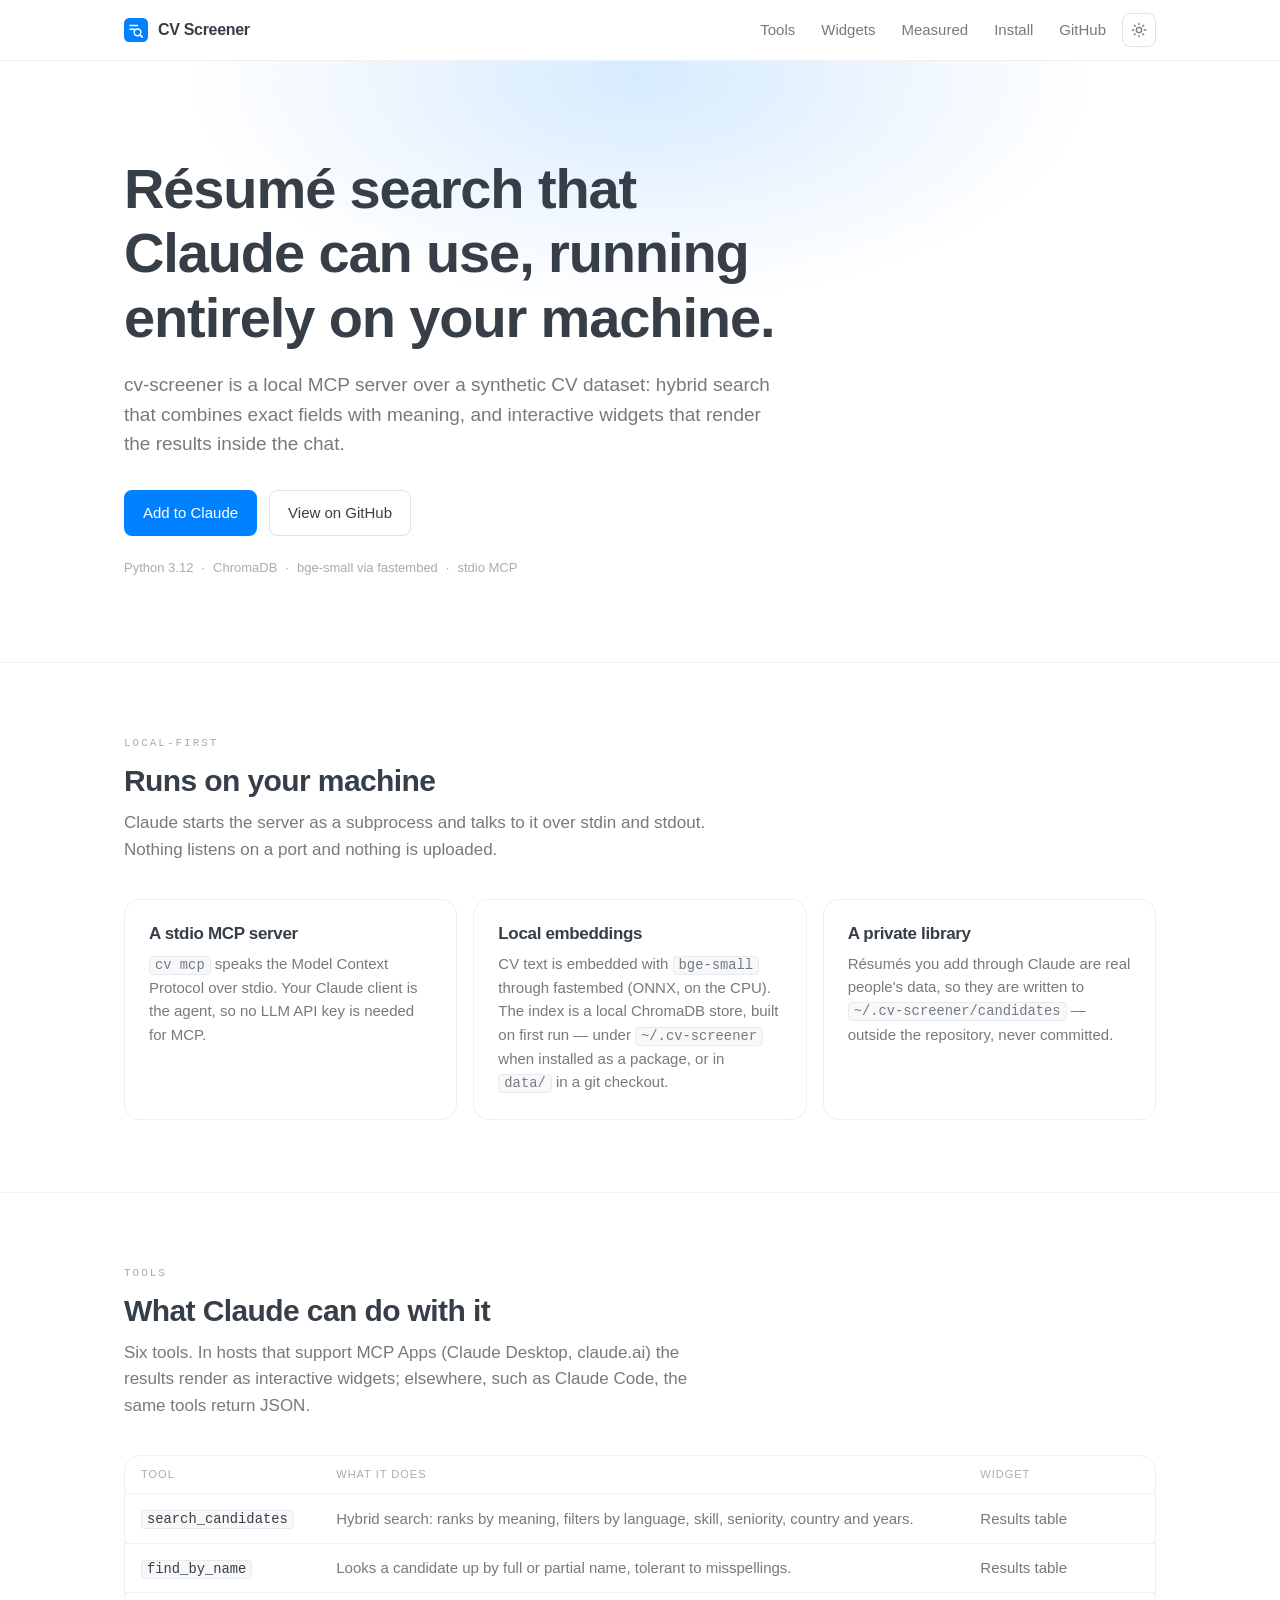
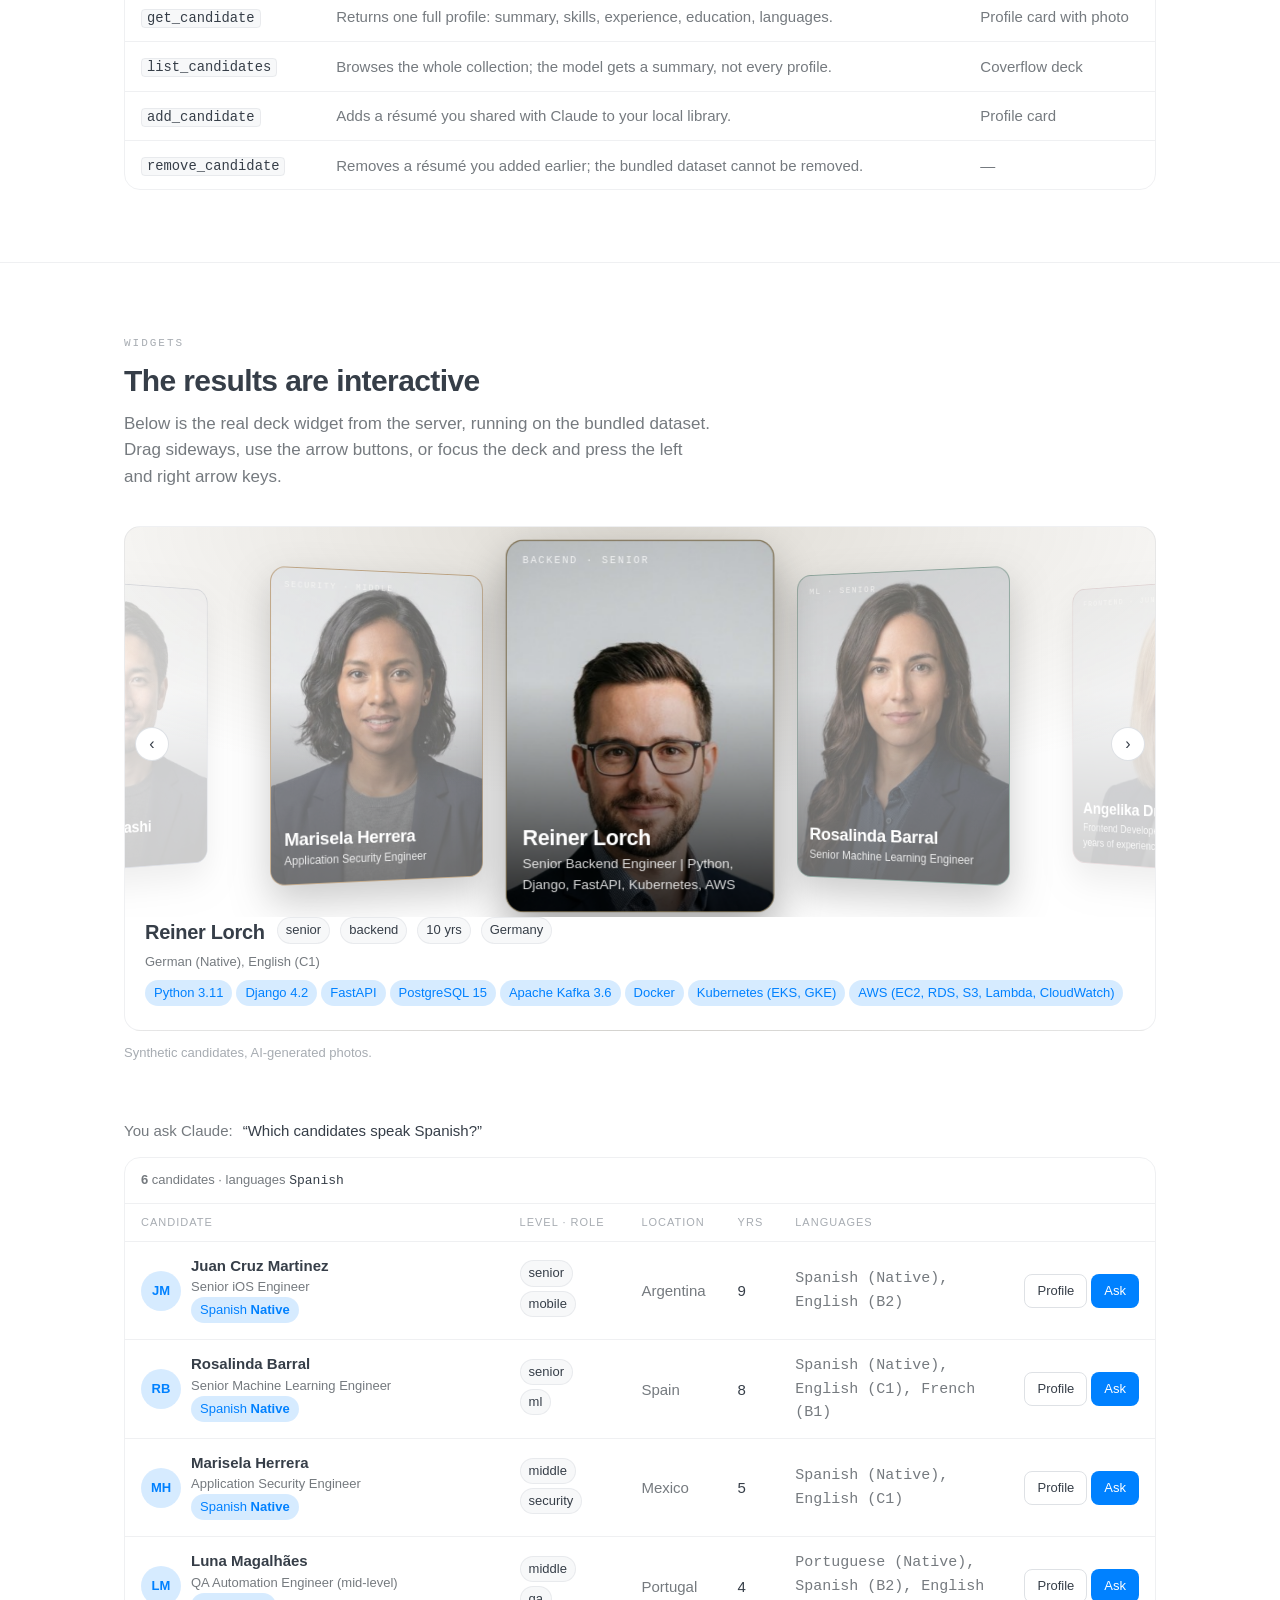
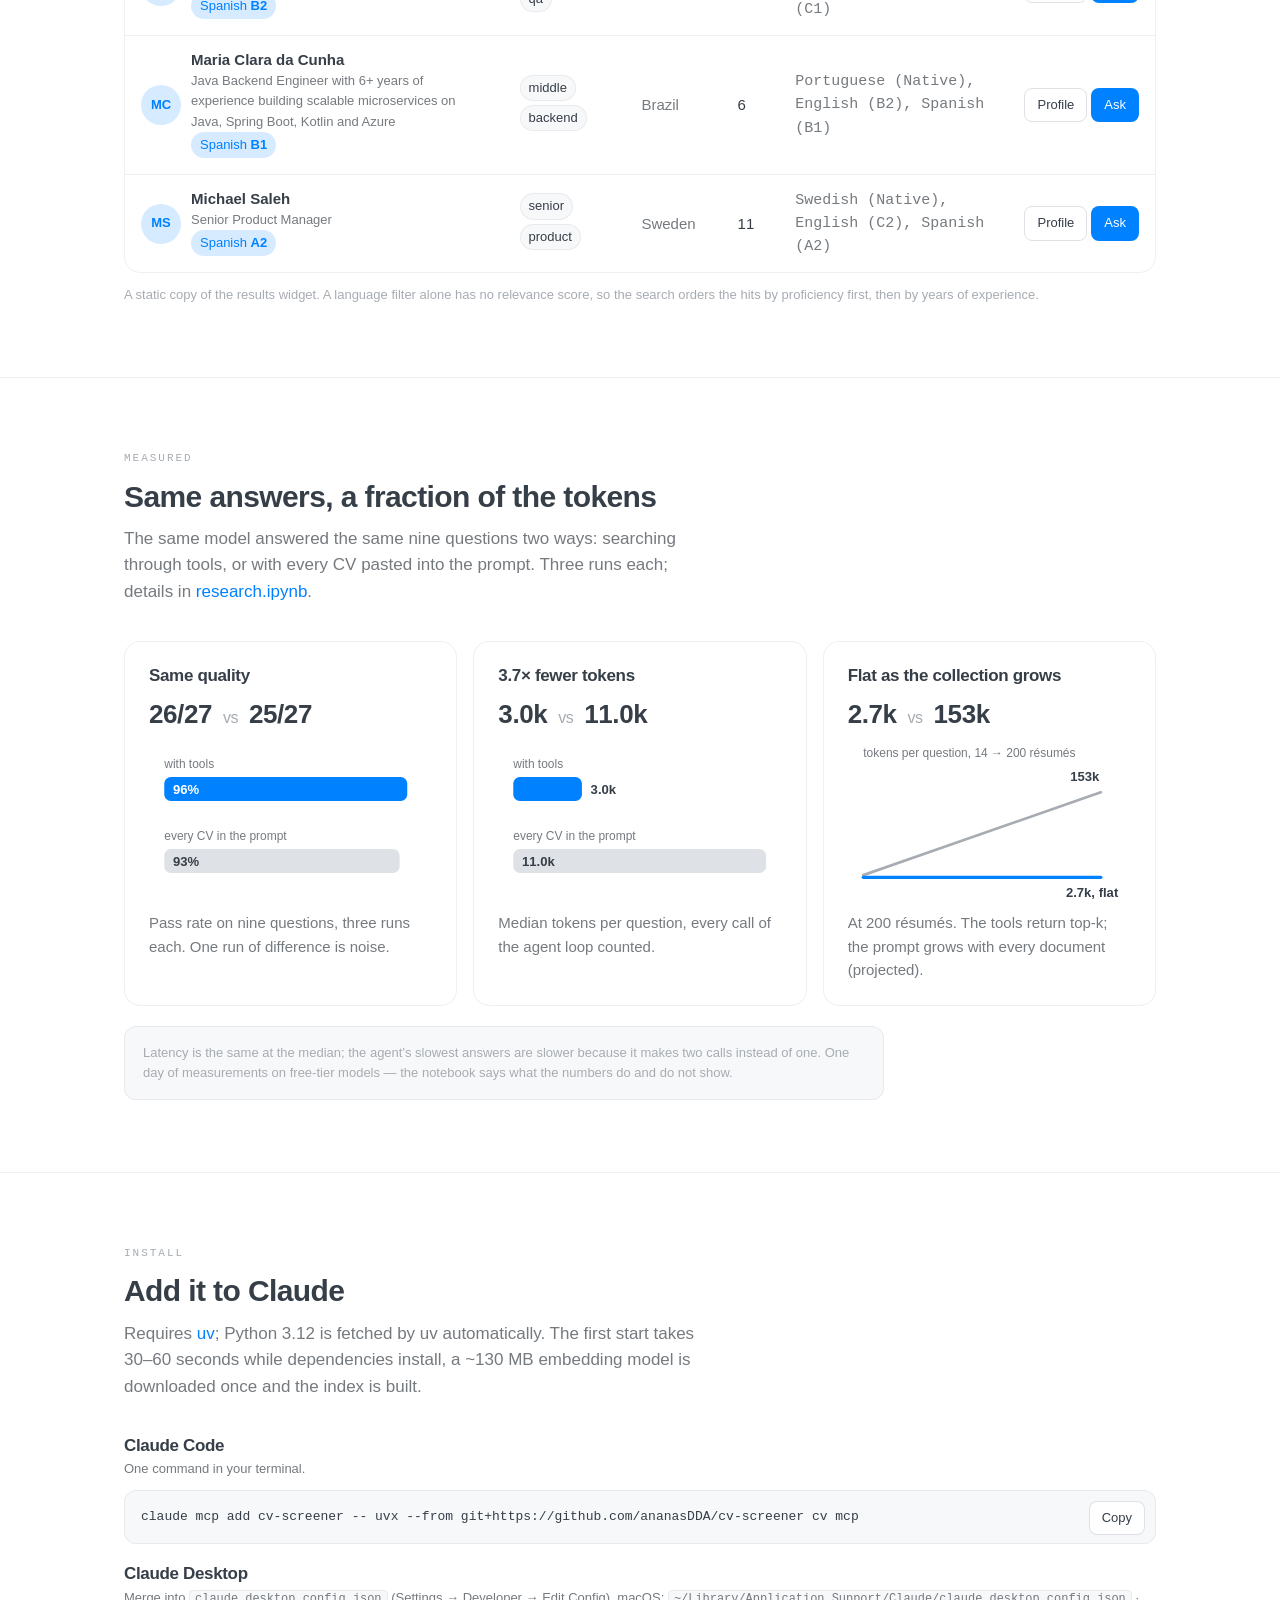
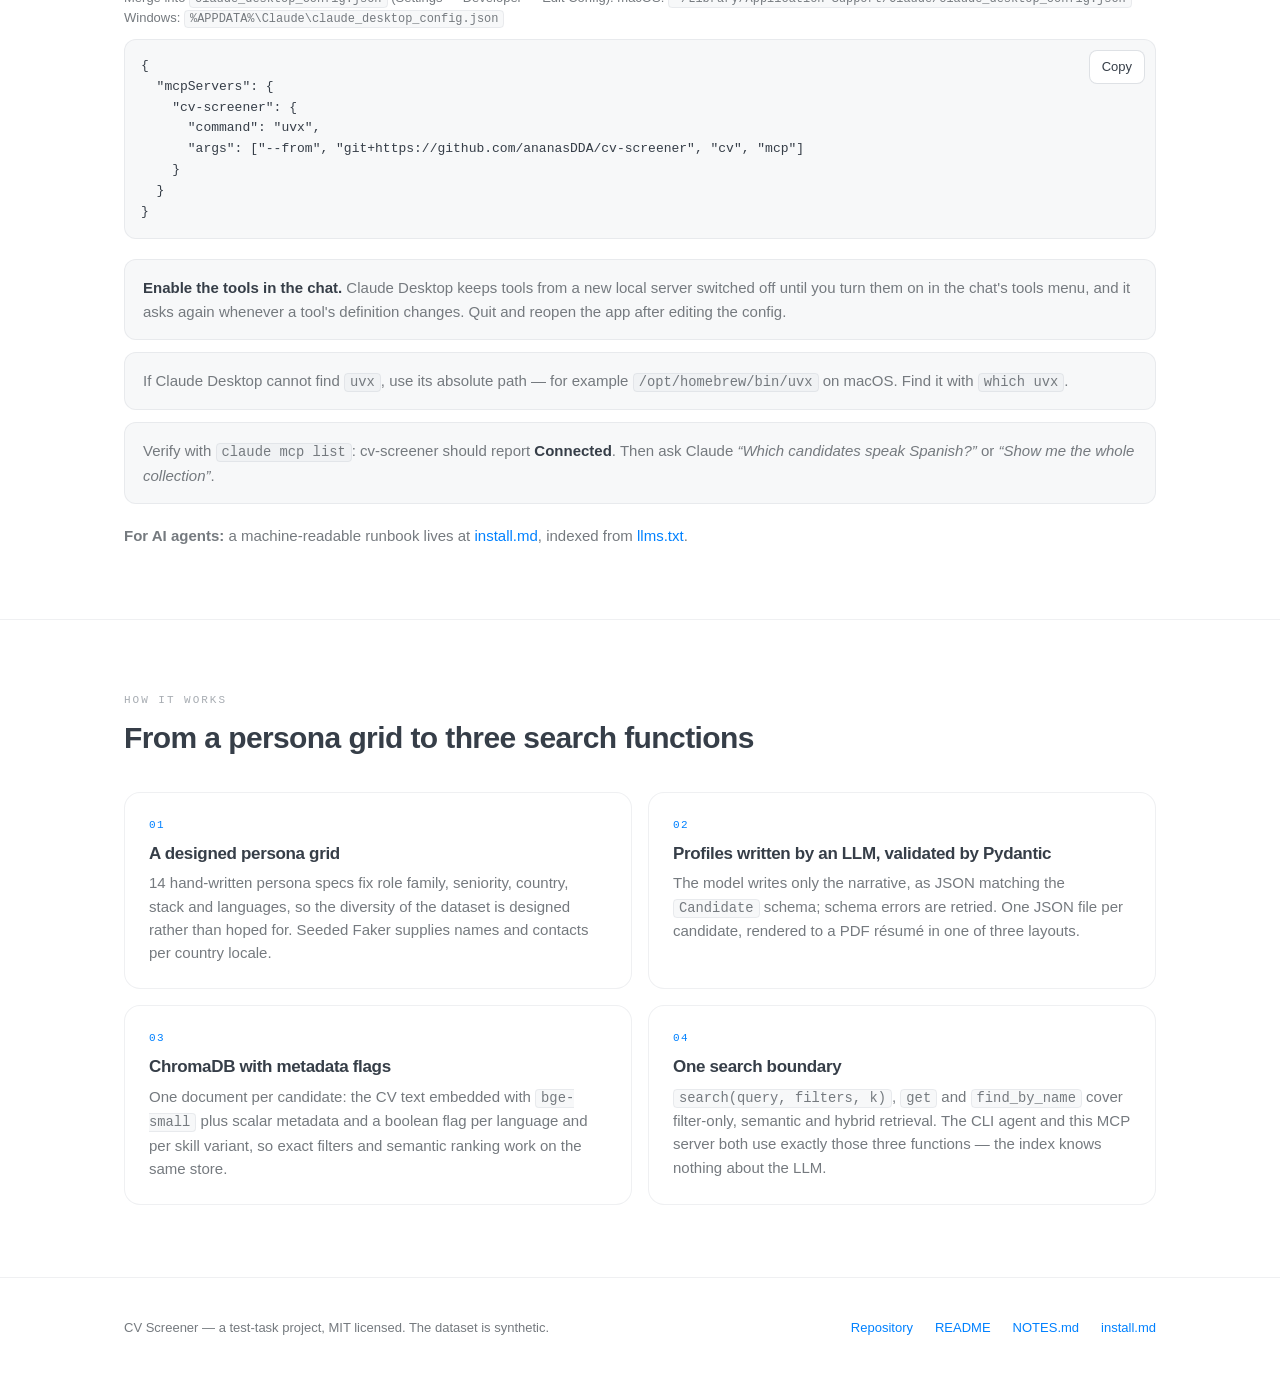
==== commit 57798cd2: "Make the Measured section three compact stat cards Headline values only: pass rate, tokens per quest" ====
--- a/docs/index.html
+++ b/docs/index.html
@@ -218,29 +218,43 @@
       <div class="section-head">
         <p class="eyebrow">Measured</p>
         <h2>Same answers, a fraction of the tokens</h2>
-        <p class="lede">The agent that searches through tools was compared with the same model given every
-          CV in the prompt: the same nine eval questions, the same checker, three repetitions each.
-          Numbers below are medians from
+        <p class="lede">The same model answered the same nine questions two ways: searching through tools, or
+          with every CV pasted into the prompt. Three runs each; details in
           <a href="https://github.com/ananasDDA/cv-screener/blob/main/research.ipynb">research.ipynb</a>.</p>
       </div>
-      <div class="charts">
-        <figure class="chart-card"><svg class="chart" viewBox="0 0 760 400" role="img" aria-label="Median tokens per question, tools versus all CVs in the prompt, for nine eval cases">
-  <text x="190" y="14" class="ttl">Tokens per question, median of 3 runs</text>
-  <line x1="190.0" y1="22" x2="190.0" y2="338" class="grid"/><text x="190.0" y="352" text-anchor="middle" class="tick">0k</text><line x1="317.5" y1="22" x2="317.5" y2="338" class="grid"/><text x="317.5" y="352" text-anchor="middle" class="tick">3k</text><line x1="445.0" y1="22" x2="445.0" y2="338" class="grid"/><text x="445.0" y="352" text-anchor="middle" class="tick">6k</text><line x1="572.5" y1="22" x2="572.5" y2="338" class="grid"/><text x="572.5" y="352" text-anchor="middle" class="tick">9k</text><line x1="700.0" y1="22" x2="700.0" y2="338" class="grid"/><text x="700.0" y="352" text-anchor="middle" class="tick">12k</text><text x="180" y="44" text-anchor="end" class="lbl">python-skill</text><rect x="190" y="30" width="181.9" height="11" rx="3" class="a"/><text x="377.9" y="40" class="val">4 279</text><rect x="190" y="44" width="488.7" height="11" rx="3" class="b"/><text x="684.7" y="54" class="val">11 499</text><text x="180" y="78" text-anchor="end" class="lbl">spanish-language</text><rect x="190" y="64" width="173.6" height="11" rx="3" class="a"/><text x="369.6" y="74" class="val">4 085</text><rect x="190" y="78" width="473.6" height="11" rx="3" class="b"/><text x="669.6" y="88" class="val">11 144</text><text x="180" y="112" text-anchor="end" class="lbl">senior-ml-fit</text><rect x="190" y="98" width="138.6" height="11" rx="3" class="a"/><text x="334.6" y="108" class="val">3 261</text><rect x="190" y="112" width="463.2" height="11" rx="3" class="b"/><text x="659.2" y="122" class="val">10 898</text><text x="180" y="146" text-anchor="end" class="lbl">summarize-katie</text><rect x="190" y="132" width="262.9" height="11" rx="3" class="a"/><text x="458.9" y="142" class="val">6 187</text><rect x="190" y="146" width="489.3" height="11" rx="3" class="b"/><text x="685.3" y="156" class="val">11 514</text><text x="180" y="180" text-anchor="end" class="lbl">portuguese-language</text><rect x="190" y="166" width="123.4" height="11" rx="3" class="a"/><text x="319.4" y="176" class="val">2 903</text><rect x="190" y="180" width="469.8" height="11" rx="3" class="b"/><text x="665.8" y="190" class="val">11 054</text><text x="180" y="214" text-anchor="end" class="lbl">years-filter</text><rect x="190" y="200" width="125.1" height="11" rx="3" class="a"/><text x="321.1" y="210" class="val">2 943</text><rect x="190" y="214" width="470.7" height="11" rx="3" class="b"/><text x="666.7" y="224" class="val">11 075</text><text x="180" y="248" text-anchor="end" class="lbl">no-match-hebrew</text><rect x="190" y="234" width="107.0" height="11" rx="3" class="a"/><text x="303.0" y="244" class="val">2 518</text><rect x="190" y="248" width="459.9" height="11" rx="3" class="b"/><text x="655.9" y="258" class="val">10 821</text><text x="180" y="282" text-anchor="end" class="lbl">no-match-cobol</text><rect x="190" y="268" width="108.2" height="11" rx="3" class="a"/><text x="304.2" y="278" class="val">2 547</text><rect x="190" y="282" width="458.0" height="11" rx="3" class="b"/><text x="654.0" y="292" class="val">10 777</text><text x="180" y="316" text-anchor="end" class="lbl">no-match-unknown-person</text><rect x="190" y="302" width="106.0" height="11" rx="3" class="a"/><text x="302.0" y="312" class="val">2 495</text><rect x="190" y="316" width="455.1" height="11" rx="3" class="b"/><text x="651.1" y="326" class="val">10 708</text>
-  <g transform="translate(190,386)"><rect width="12" height="10" rx="2" class="a"/><text x="18" y="9" class="lbl">tools (agent)</text>
-  <rect x="130" width="12" height="10" rx="2" class="b"/><text x="148" y="9" class="lbl">all CVs in the prompt</text></g>
-</svg><figcaption>Same nine questions, same checker. Pass rate 26/27 with tools, 25/27 with every CV in the prompt: one run apart, which is noise. Median 2 985 vs 11 042 tokens, 3.7× less for the same answers.</figcaption></figure>
-        <figure class="chart-card"><svg class="chart" viewBox="0 0 760 300" role="img" aria-label="Prompt tokens per question as the collection grows: all CVs in the prompt (computed) versus the agent (measured, flat)">
-  <text x="70" y="14" class="ttl">Prompt tokens per question as the collection grows</text>
-  <line x1="70" y1="256.0" x2="730" y2="256.0" class="grid"/><text x="62" y="260.0" text-anchor="end" class="tick">0k</text><line x1="70" y1="199.5" x2="730" y2="199.5" class="grid"/><text x="62" y="203.5" text-anchor="end" class="tick">40k</text><line x1="70" y1="143.0" x2="730" y2="143.0" class="grid"/><text x="62" y="147.0" text-anchor="end" class="tick">80k</text><line x1="70" y1="86.5" x2="730" y2="86.5" class="grid"/><text x="62" y="90.5" text-anchor="end" class="tick">120k</text><line x1="70" y1="30.0" x2="730" y2="30.0" class="grid"/><text x="62" y="34.0" text-anchor="end" class="tick">160k</text><line x1="70" y1="75.2" x2="730" y2="75.2" class="limit"/><text x="730" y="69.2" text-anchor="end" class="tick">128k context</text><polyline points="116.2,240.6 235.0,201.9 400.0,147.6 730.0,39.9" class="b-line"/><circle cx="116.2" cy="240.6" r="4" class="b-dot"/><text x="124.2" y="232.6" class="val">11k</text><circle cx="235.0" cy="201.9" r="4" class="b-dot"/><text x="243.0" y="193.9" class="val">38k</text><circle cx="400.0" cy="147.6" r="4" class="b-dot"/><text x="408.0" y="139.6" class="val">77k</text><circle cx="730.0" cy="39.9" r="4" class="b-dot"/><text x="738.0" y="31.9" class="val">153k</text><line x1="70" y1="252.2" x2="730" y2="252.2" class="a-line"/><text x="738.0" y="256.2" class="val">2.7k</text><text x="116.2" y="274" text-anchor="middle" class="tick">14</text><text x="235.0" y="274" text-anchor="middle" class="tick">50</text><text x="400.0" y="274" text-anchor="middle" class="tick">100</text><text x="730.0" y="274" text-anchor="middle" class="tick">200</text>
-  <text x="400" y="296" text-anchor="middle" class="tick">résumés in the collection</text>
-  <g transform="translate(70,32)"><line x1="0" y1="5" x2="14" y2="5" class="a-line"/><text x="20" y="9" class="lbl">tools, measured (top-k, k ≤ 20)</text>
-  <line x1="230" y1="5" x2="244" y2="5" class="b-line"/><text x="250" y="9" class="lbl">all CVs in the prompt, computed (~760 tokens per document)</text></g>
-</svg><figcaption>The agent's cost stays flat because a search returns top-k. The prompt line is computed from a character-count estimator calibrated on the measured 14-résumé prompts (+2.4%), not measured beyond 14.</figcaption></figure>
-      </div>
-      <p class="note small">Latency medians were equal (7.8 s vs 7.5 s); the agent's tail is worse (p95 31 s
-        vs 20 s) because it makes two sequential calls. Free-tier models, one day of measurements, no
-        confidence intervals — read the notebook for what the numbers do and do not show.</p>
+      <div class="grid stats">
+        <article class="card stat">
+          <h3>Same quality</h3>
+          <p class="big">26/27 <span>vs</span> 25/27</p>
+          <svg class="mini" viewBox="0 0 260 150" aria-hidden="true">
+  <text x="14" y="26" class="k">with tools</text><rect x="14" y="34" width="223" height="22" rx="6" class="a"/><text x="22" y="50" class="v on">96%</text>
+  <text x="14" y="92" class="k">every CV in the prompt</text><rect x="14" y="100" width="216" height="22" rx="6" class="b"/><text x="22" y="116" class="v on">93%</text>
+</svg>
+          <p>Pass rate on nine questions, three runs each. One run of difference is noise.</p>
+        </article>
+        <article class="card stat">
+          <h3>3.7× fewer tokens</h3>
+          <p class="big">3.0k <span>vs</span> 11.0k</p>
+          <svg class="mini" viewBox="0 0 260 150" aria-hidden="true">
+  <text x="14" y="26" class="k">with tools</text><rect x="14" y="34" width="63" height="22" rx="6" class="a"/><text x="85" y="50" class="v">3.0k</text>
+  <text x="14" y="92" class="k">every CV in the prompt</text><rect x="14" y="100" width="232" height="22" rx="6" class="b"/><text x="22" y="116" class="v on">11.0k</text>
+</svg>
+          <p>Median tokens per question, every call of the agent loop counted.</p>
+        </article>
+        <article class="card stat">
+          <h3>Flat as the collection grows</h3>
+          <p class="big">2.7k <span>vs</span> 153k</p>
+          <svg class="mini" viewBox="0 0 260 150" aria-hidden="true">
+  <text x="14" y="16" class="k">tokens per question, 14 → 200 résumés</text>
+  <polyline points="14,124 232,48" class="b-line"/><text x="204" y="38" class="v">153k</text>
+  <line x1="14" y1="126" x2="232" y2="126" class="a-line"/><text x="200" y="144" class="v">2.7k, flat</text>
+</svg>
+          <p>At 200 résumés. The tools return top-k; the prompt grows with every document (projected).</p>
+        </article>
+      </div>
+      <p class="note small">Latency is the same at the median; the agent's slowest answers are slower because it makes
+        two calls instead of one. One day of measurements on free-tier models — the notebook says what the numbers do
+        and do not show.</p>
     </div>
   </section>
 
--- a/docs/assets/site.css
+++ b/docs/assets/site.css
@@ -369,20 +369,16 @@
 }
 
 /* ---------- measured section ---------- */
-.charts { display: grid; gap: 16px; }
-.chart-card { margin: 0; background: var(--color-background); border: 1px solid var(--color-border-2); border-radius: var(--radius-l); padding: 20px 20px 14px; }
-.chart-card figcaption { margin-top: 10px; font-size: var(--font-size-s); color: var(--color-text-secondary); }
-.chart { width: 100%; height: auto; display: block; font-family: var(--font-text); }
-.chart .ttl { font-size: 13px; font-weight: 600; fill: var(--color-text-primary); }
-.chart .lbl { font-size: 11px; fill: var(--color-text-secondary); }
-.chart .val { font-size: 10px; font-family: var(--font-mono); fill: var(--color-text-secondary); }
-.chart .tick { font-size: 10px; font-family: var(--font-mono); fill: var(--color-text-tertiary); }
-.chart .grid { stroke: var(--color-border-2); stroke-width: 1; }
-.chart .a { fill: var(--color-accent); }
-.chart .b { fill: var(--color-border-3); }
-.chart .a-line { stroke: var(--color-accent); stroke-width: 2.5; }
-.chart .b-line { stroke: var(--color-text-tertiary); stroke-width: 2; fill: none; }
-.chart .b-dot { fill: var(--color-text-tertiary); }
-.chart .limit { stroke: var(--color-text-tertiary); stroke-width: 1; stroke-dasharray: 4 4; }
+.card.stat .big { font-size: 26px; font-weight: 600; letter-spacing: -0.4px; color: var(--color-text-primary); margin: 2px 0 6px; }
+.card.stat .big span { color: var(--color-text-tertiary); font-weight: 400; font-size: 16px; margin: 0 4px; }
+.mini { width: 100%; height: auto; display: block; margin: 4px 0 8px; font-family: var(--font-text); }
+.mini .k { font-size: 11px; fill: var(--color-text-secondary); }
+.mini .v { font-size: 12px; font-weight: 600; fill: var(--color-text-primary); }
+.mini .v.on { fill: var(--color-on-accent); }
+.mini .b + .v.on, .mini rect.b ~ text.v.on { fill: var(--color-text-primary); }
+.mini .a { fill: var(--color-accent); }
+.mini .b { fill: var(--color-border-3); }
+.mini .a-line { stroke: var(--color-accent); stroke-width: 3; stroke-linecap: round; }
+.mini .b-line { stroke: var(--color-text-tertiary); stroke-width: 2.5; fill: none; stroke-linecap: round; }
 .note.small { margin-top: 20px; font-size: var(--font-size-s); color: var(--color-text-tertiary); max-width: 760px; }
 .visually-hidden { position: absolute; width: 1px; height: 1px; overflow: hidden; clip: rect(0 0 0 0); white-space: nowrap; }
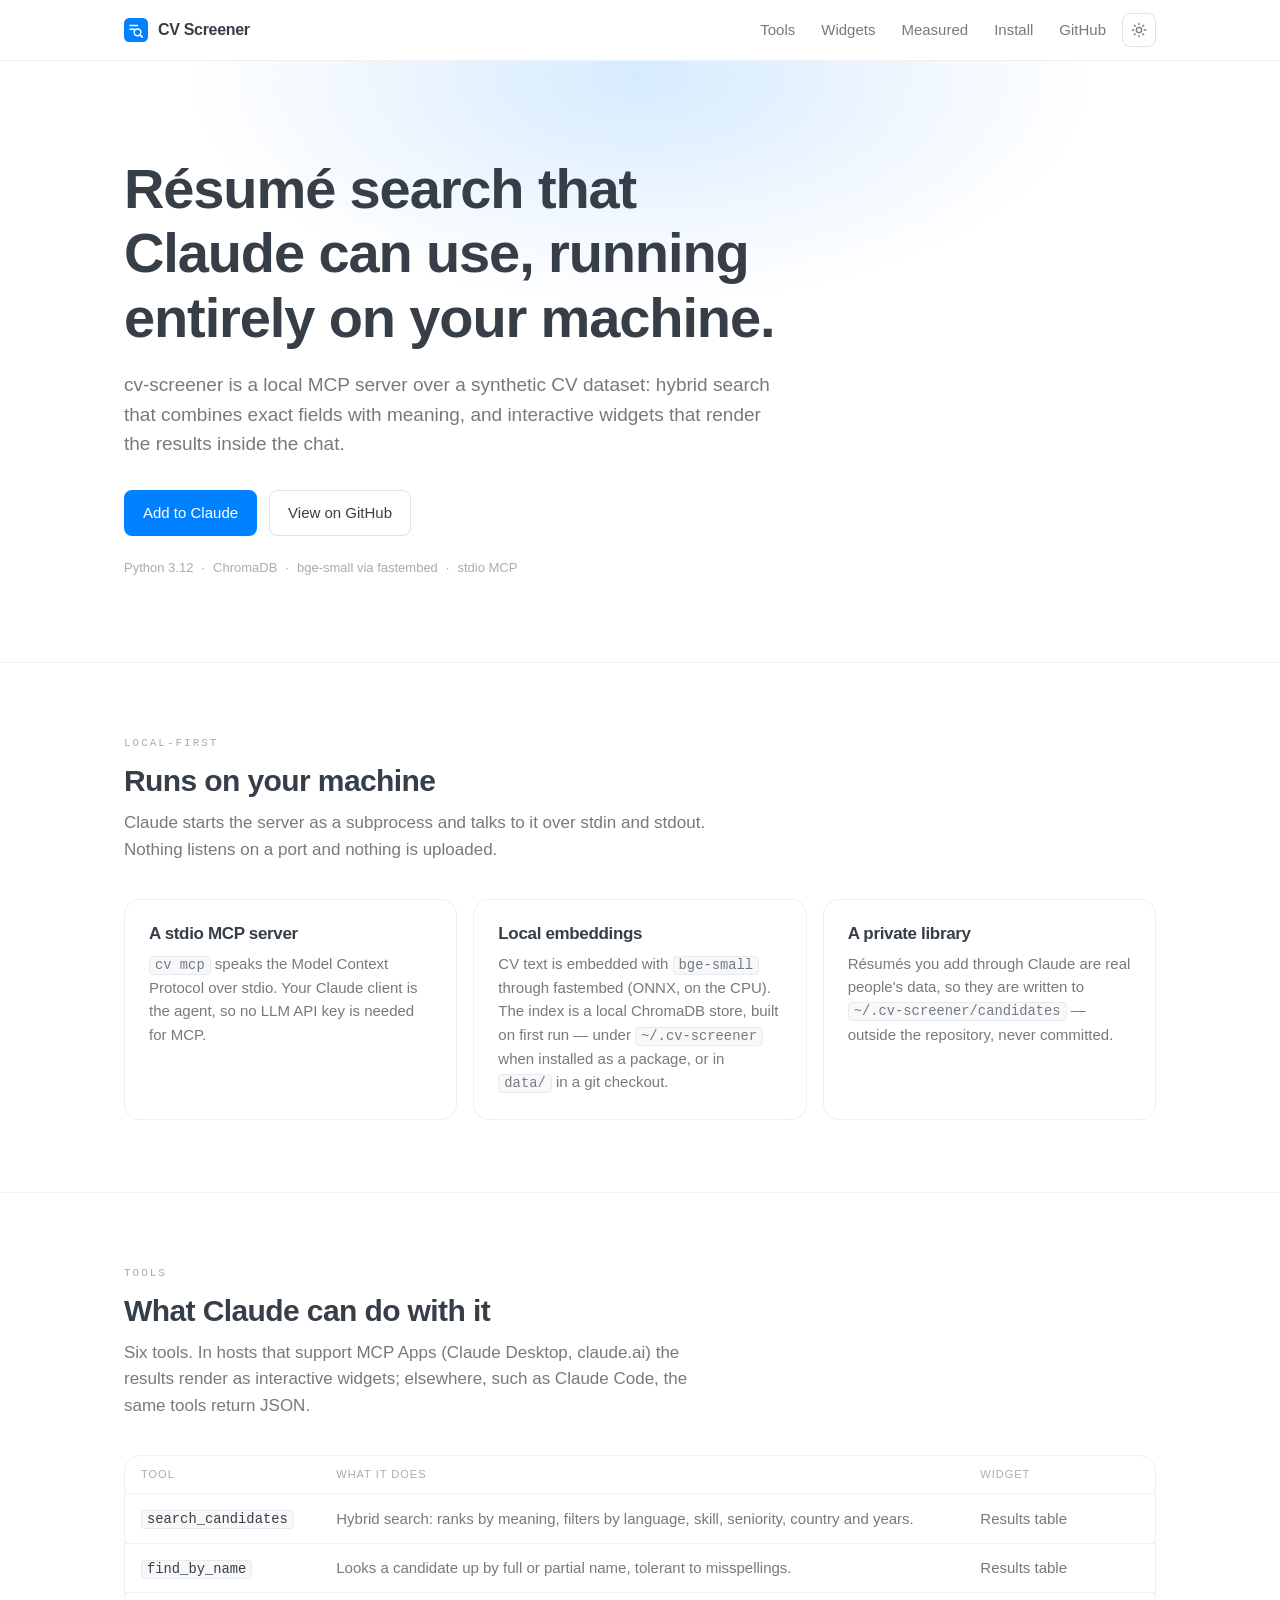
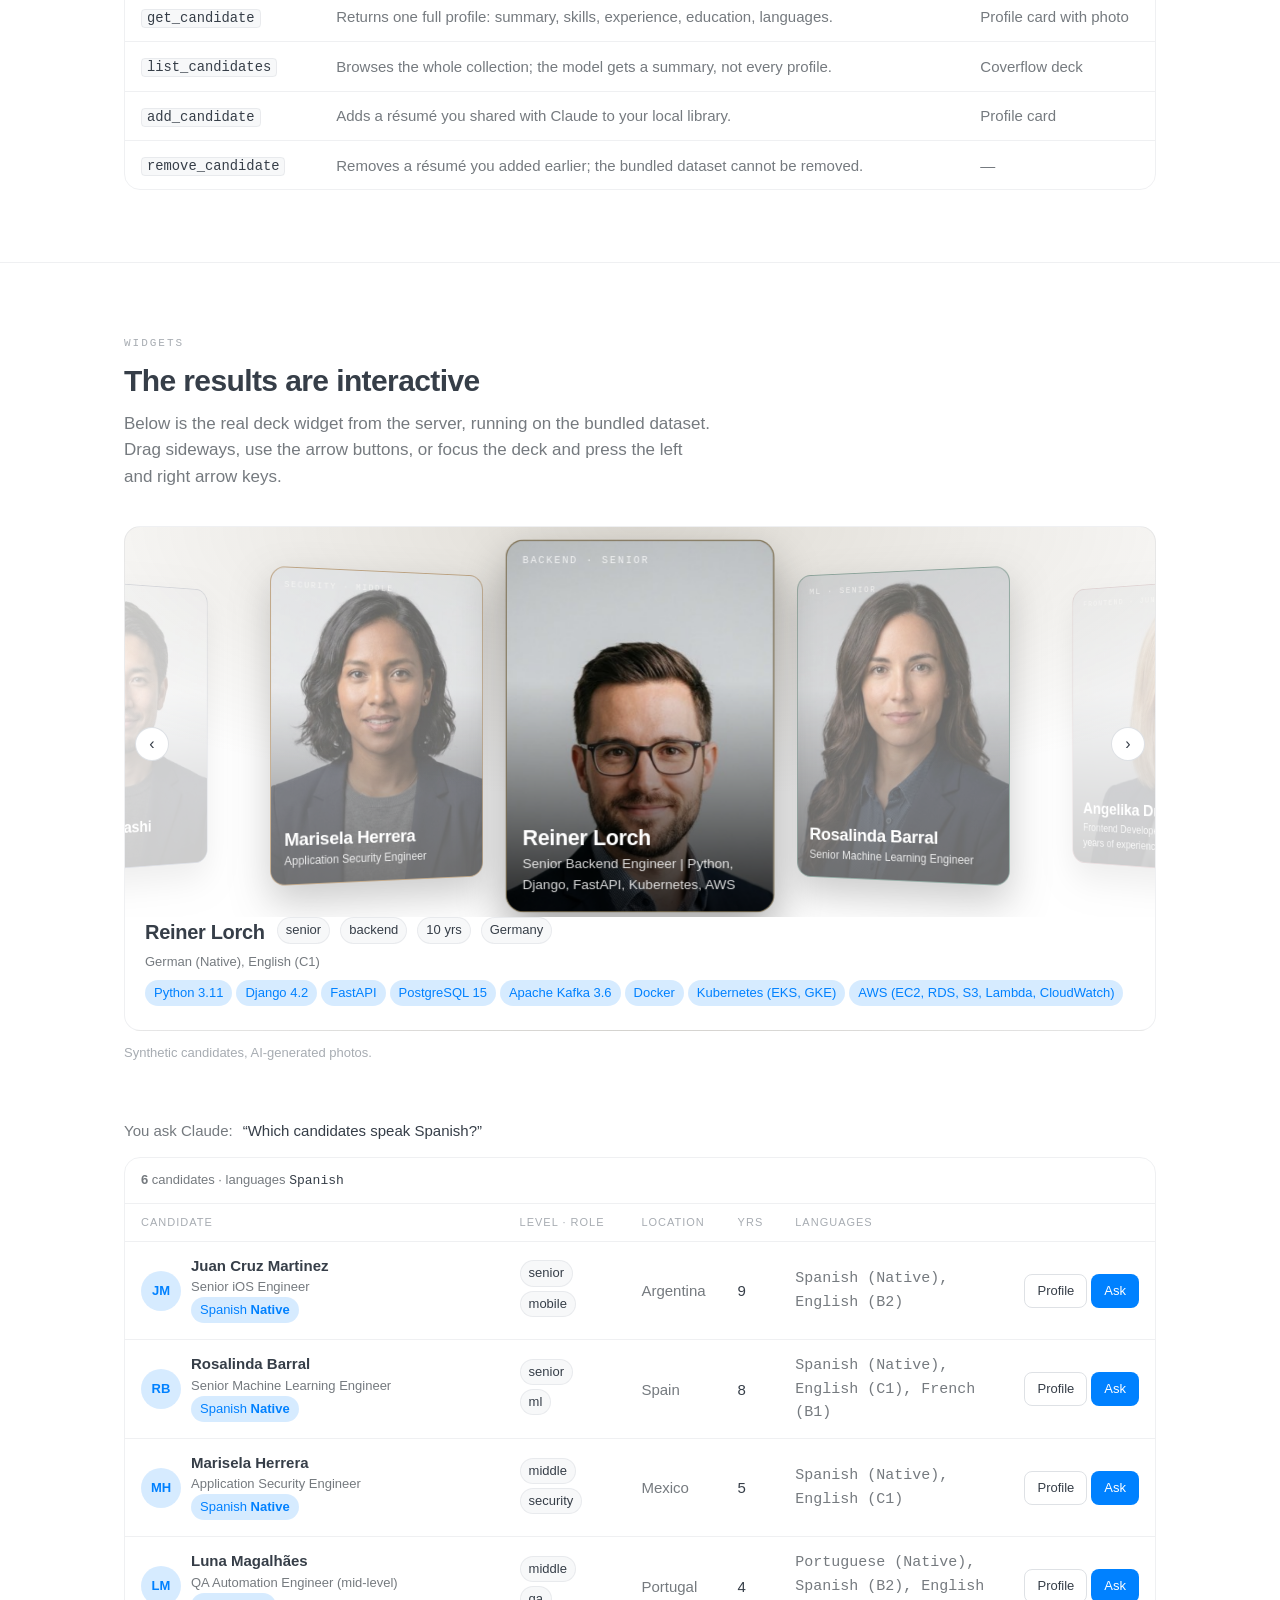
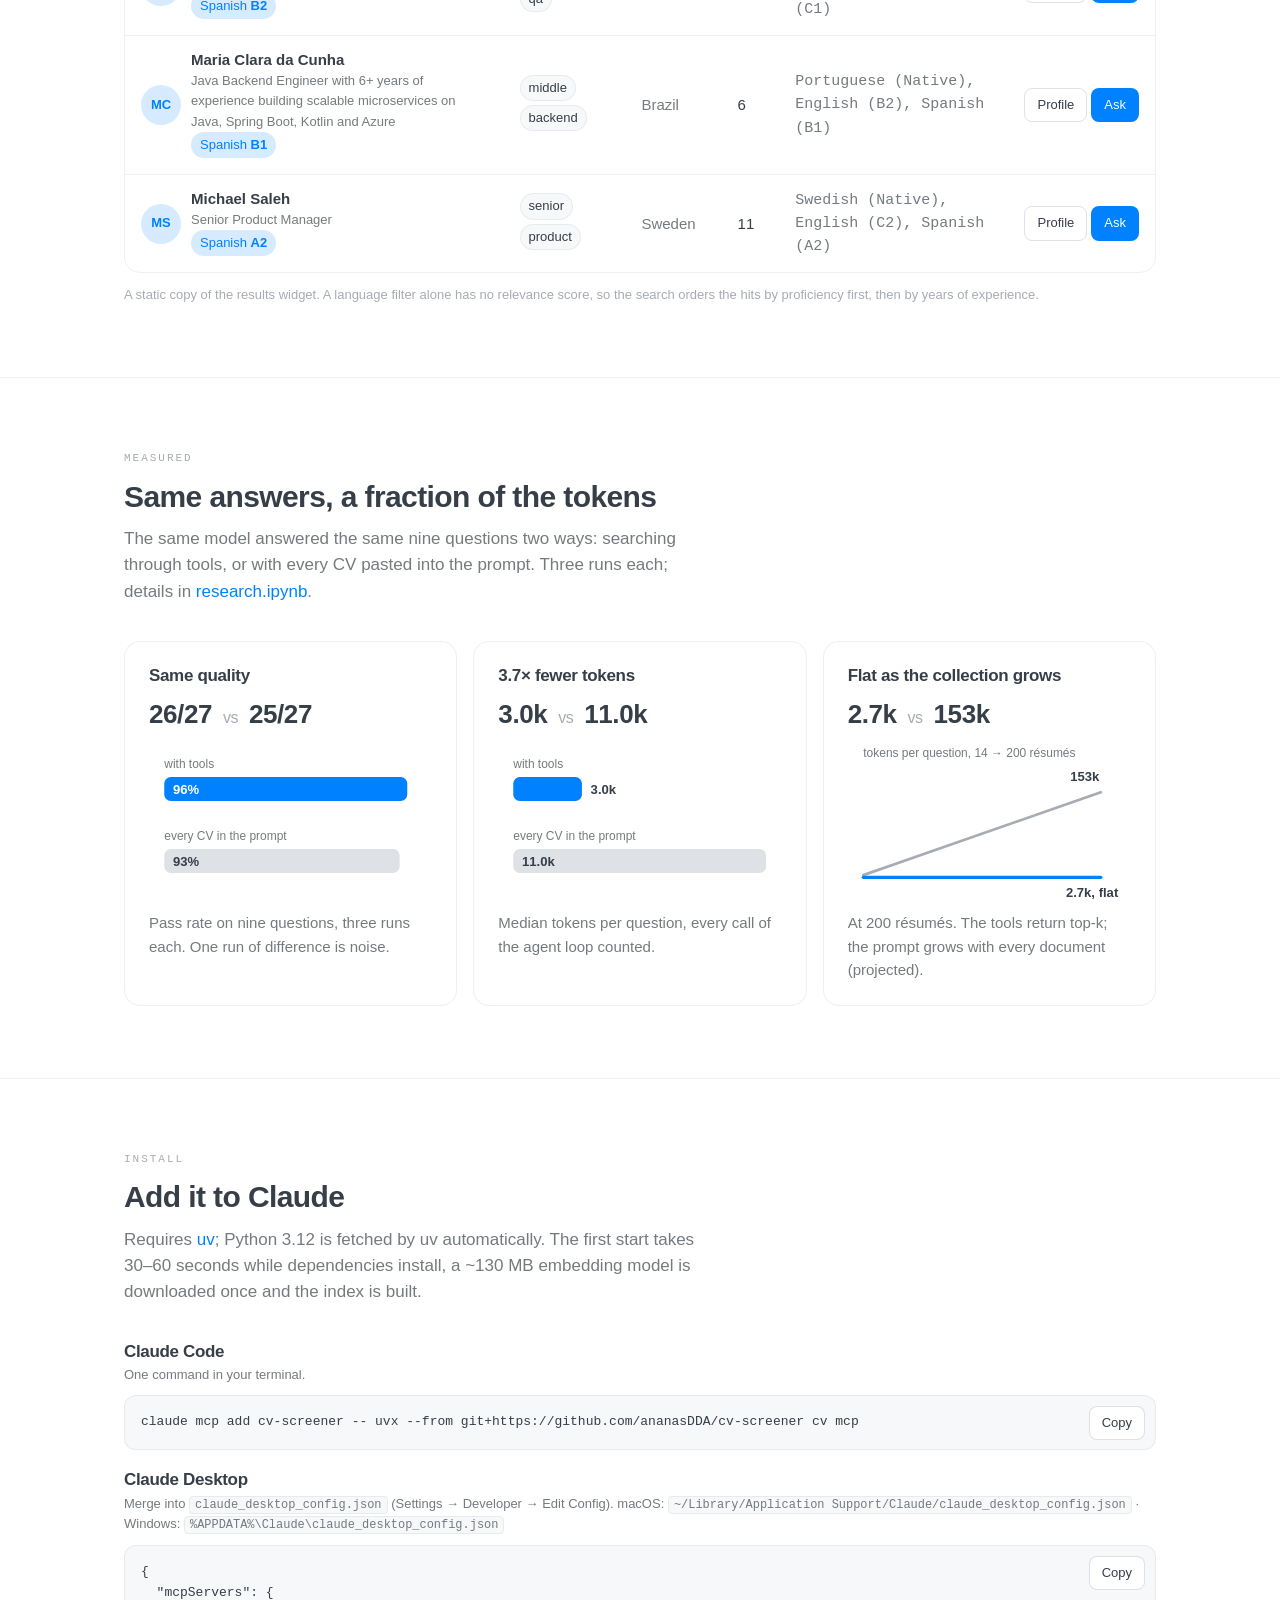
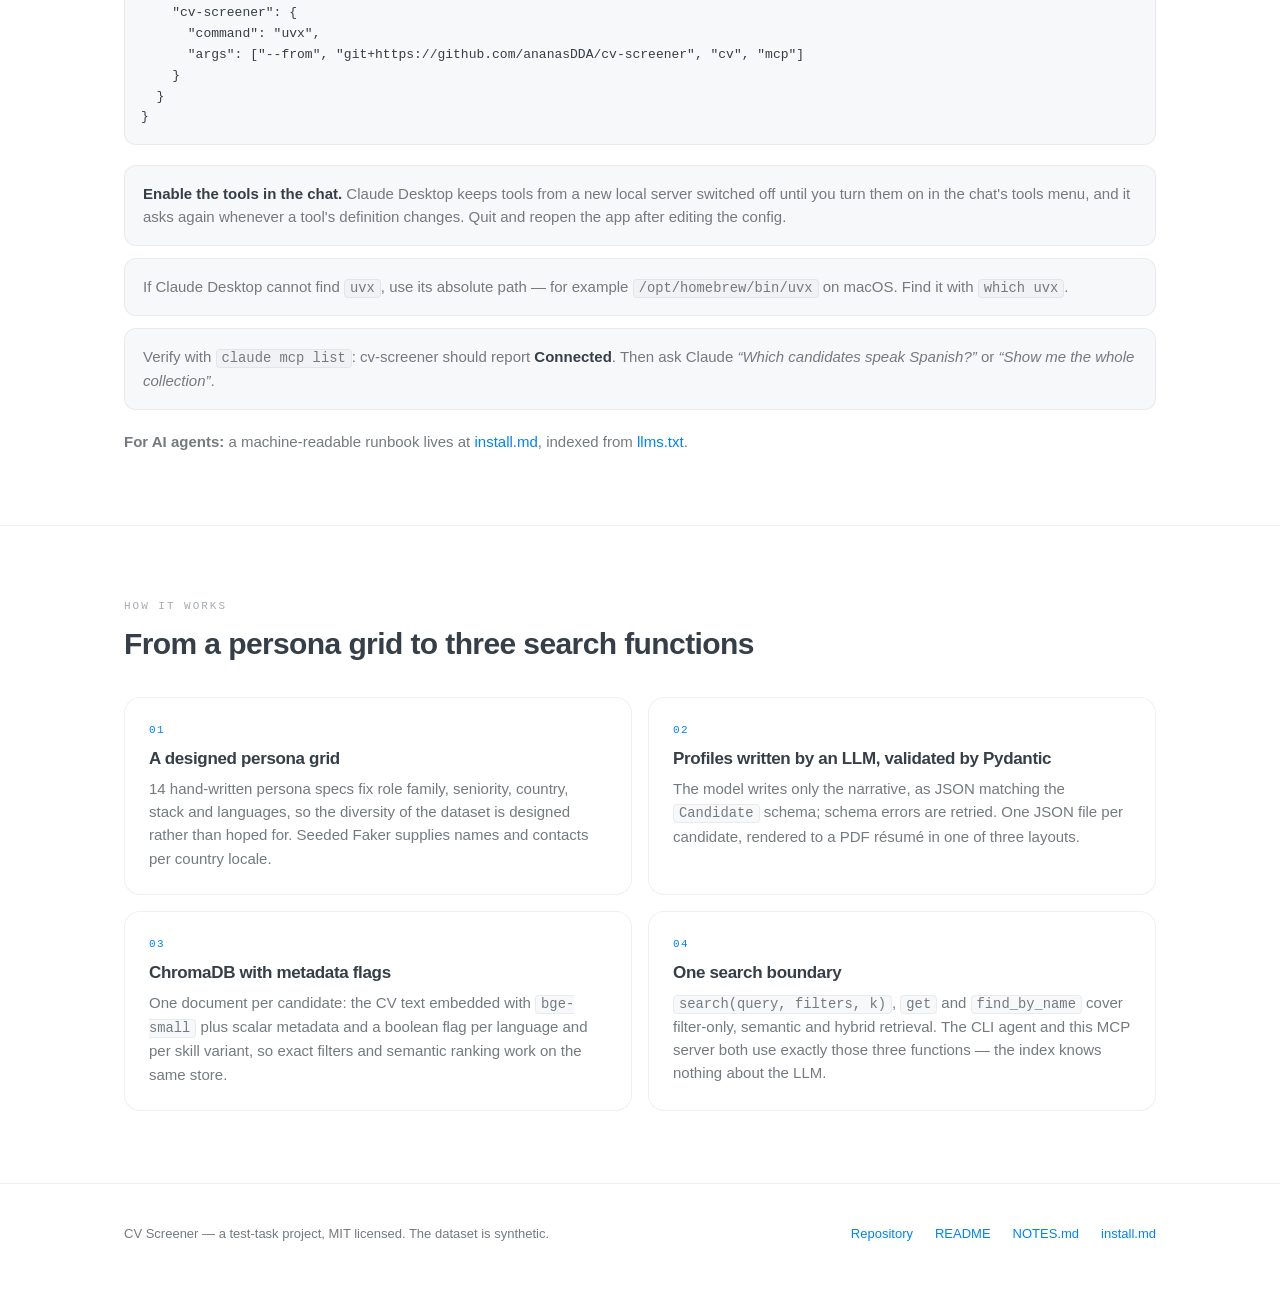
==== commit ad31dbcf: "Inline the stat-card styles and bust the asset cache on the landing A cached stylesheet left the new" ====
--- a/docs/index.html
+++ b/docs/index.html
@@ -10,7 +10,21 @@
 <meta property="og:type" content="website">
 <link rel="canonical" href="https://ananasdda.github.io/cv-screener/">
 <link rel="icon" href="assets/favicon.svg" type="image/svg+xml">
-<link rel="stylesheet" href="assets/site.css">
+<link rel="stylesheet" href="assets/site.css?v=5">
+  <style>
+    .card.stat .big { font-size: 26px; font-weight: 600; letter-spacing: -0.4px; color: var(--color-text-primary); margin: 2px 0 6px; }
+    .card.stat .big span { color: var(--color-text-tertiary); font-weight: 400; font-size: 16px; margin: 0 4px; }
+    .mini { width: 100%; height: auto; display: block; margin: 4px 0 8px; font-family: var(--font-text); }
+    .mini .k { font-size: 11px; fill: var(--color-text-secondary); }
+    .mini .v { font-size: 12px; font-weight: 600; fill: var(--color-text-primary); }
+    .mini .v.on { fill: #fff; }
+    .mini .a { fill: var(--color-accent); }
+    .mini .b { fill: var(--color-border-3); }
+    .mini .a-line { stroke: var(--color-accent); stroke-width: 3; stroke-linecap: round; }
+    .mini .b-line { stroke: var(--color-text-tertiary); stroke-width: 2.5; fill: none; stroke-linecap: round; }
+    .visually-hidden { position: absolute; width: 1px; height: 1px; overflow: hidden; clip: rect(0 0 0 0); white-space: nowrap; }
+  </style>
+
 </head>
 <body>
 <a class="skip" href="#main">Skip to content</a>
@@ -228,7 +242,7 @@
           <p class="big">26/27 <span>vs</span> 25/27</p>
           <svg class="mini" viewBox="0 0 260 150" aria-hidden="true">
   <text x="14" y="26" class="k">with tools</text><rect x="14" y="34" width="223" height="22" rx="6" class="a"/><text x="22" y="50" class="v on">96%</text>
-  <text x="14" y="92" class="k">every CV in the prompt</text><rect x="14" y="100" width="216" height="22" rx="6" class="b"/><text x="22" y="116" class="v on">93%</text>
+  <text x="14" y="92" class="k">every CV in the prompt</text><rect x="14" y="100" width="216" height="22" rx="6" class="b"/><text x="22" y="116" class="v">93%</text>
 </svg>
           <p>Pass rate on nine questions, three runs each. One run of difference is noise.</p>
         </article>
@@ -237,7 +251,7 @@
           <p class="big">3.0k <span>vs</span> 11.0k</p>
           <svg class="mini" viewBox="0 0 260 150" aria-hidden="true">
   <text x="14" y="26" class="k">with tools</text><rect x="14" y="34" width="63" height="22" rx="6" class="a"/><text x="85" y="50" class="v">3.0k</text>
-  <text x="14" y="92" class="k">every CV in the prompt</text><rect x="14" y="100" width="232" height="22" rx="6" class="b"/><text x="22" y="116" class="v on">11.0k</text>
+  <text x="14" y="92" class="k">every CV in the prompt</text><rect x="14" y="100" width="232" height="22" rx="6" class="b"/><text x="22" y="116" class="v">11.0k</text>
 </svg>
           <p>Median tokens per question, every call of the agent loop counted.</p>
         </article>
@@ -252,9 +266,6 @@
           <p>At 200 résumés. The tools return top-k; the prompt grows with every document (projected).</p>
         </article>
       </div>
-      <p class="note small">Latency is the same at the median; the agent's slowest answers are slower because it makes
-        two calls instead of one. One day of measurements on free-tier models — the notebook says what the numbers do
-        and do not show.</p>
     </div>
   </section>
 
@@ -360,7 +371,7 @@
   </div>
 </footer>
 
-<script src="assets/deck.js"></script>
-<script src="assets/site.js"></script>
+<script src="assets/deck.js?v=5"></script>
+<script src="assets/site.js?v=5"></script>
 </body>
 </html>
--- a/docs/assets/site.css
+++ b/docs/assets/site.css
@@ -374,8 +374,7 @@
 .mini { width: 100%; height: auto; display: block; margin: 4px 0 8px; font-family: var(--font-text); }
 .mini .k { font-size: 11px; fill: var(--color-text-secondary); }
 .mini .v { font-size: 12px; font-weight: 600; fill: var(--color-text-primary); }
-.mini .v.on { fill: var(--color-on-accent); }
-.mini .b + .v.on, .mini rect.b ~ text.v.on { fill: var(--color-text-primary); }
+.mini .v.on { fill: #fff; }
 .mini .a { fill: var(--color-accent); }
 .mini .b { fill: var(--color-border-3); }
 .mini .a-line { stroke: var(--color-accent); stroke-width: 3; stroke-linecap: round; }
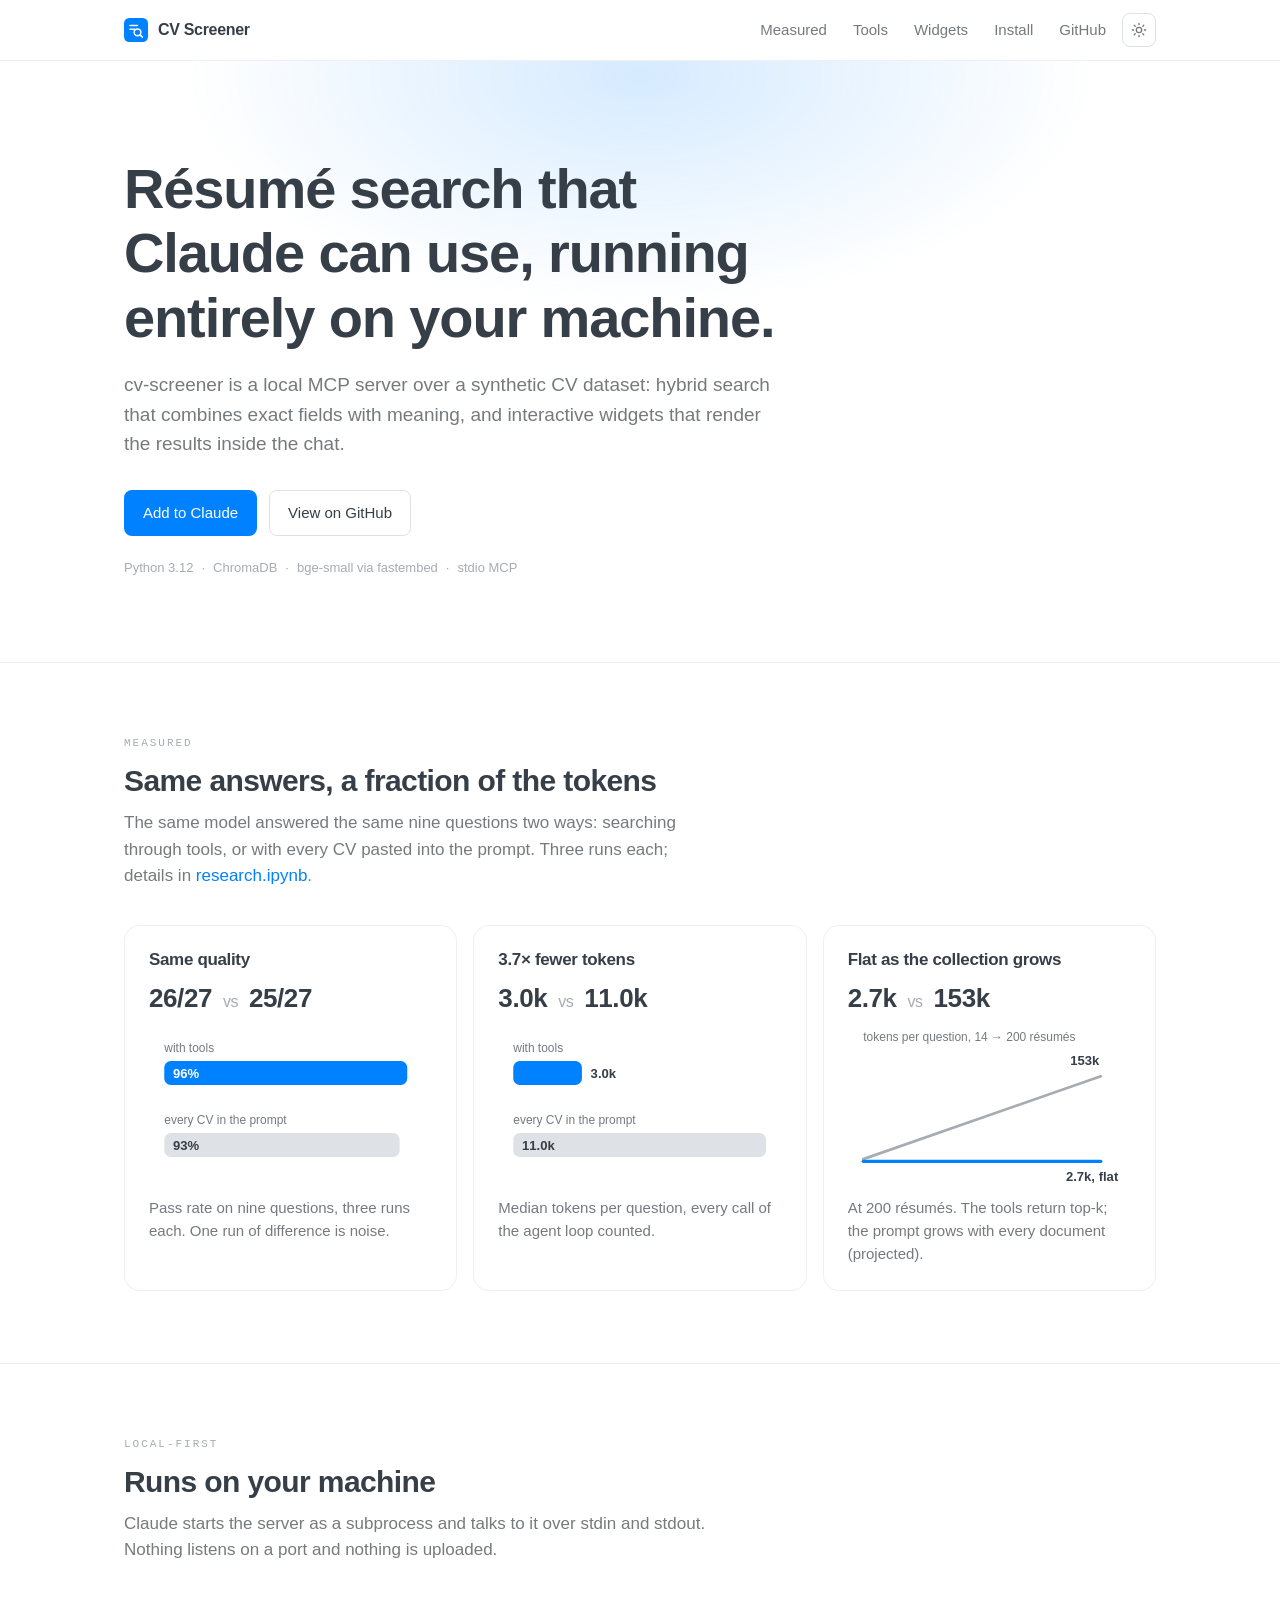
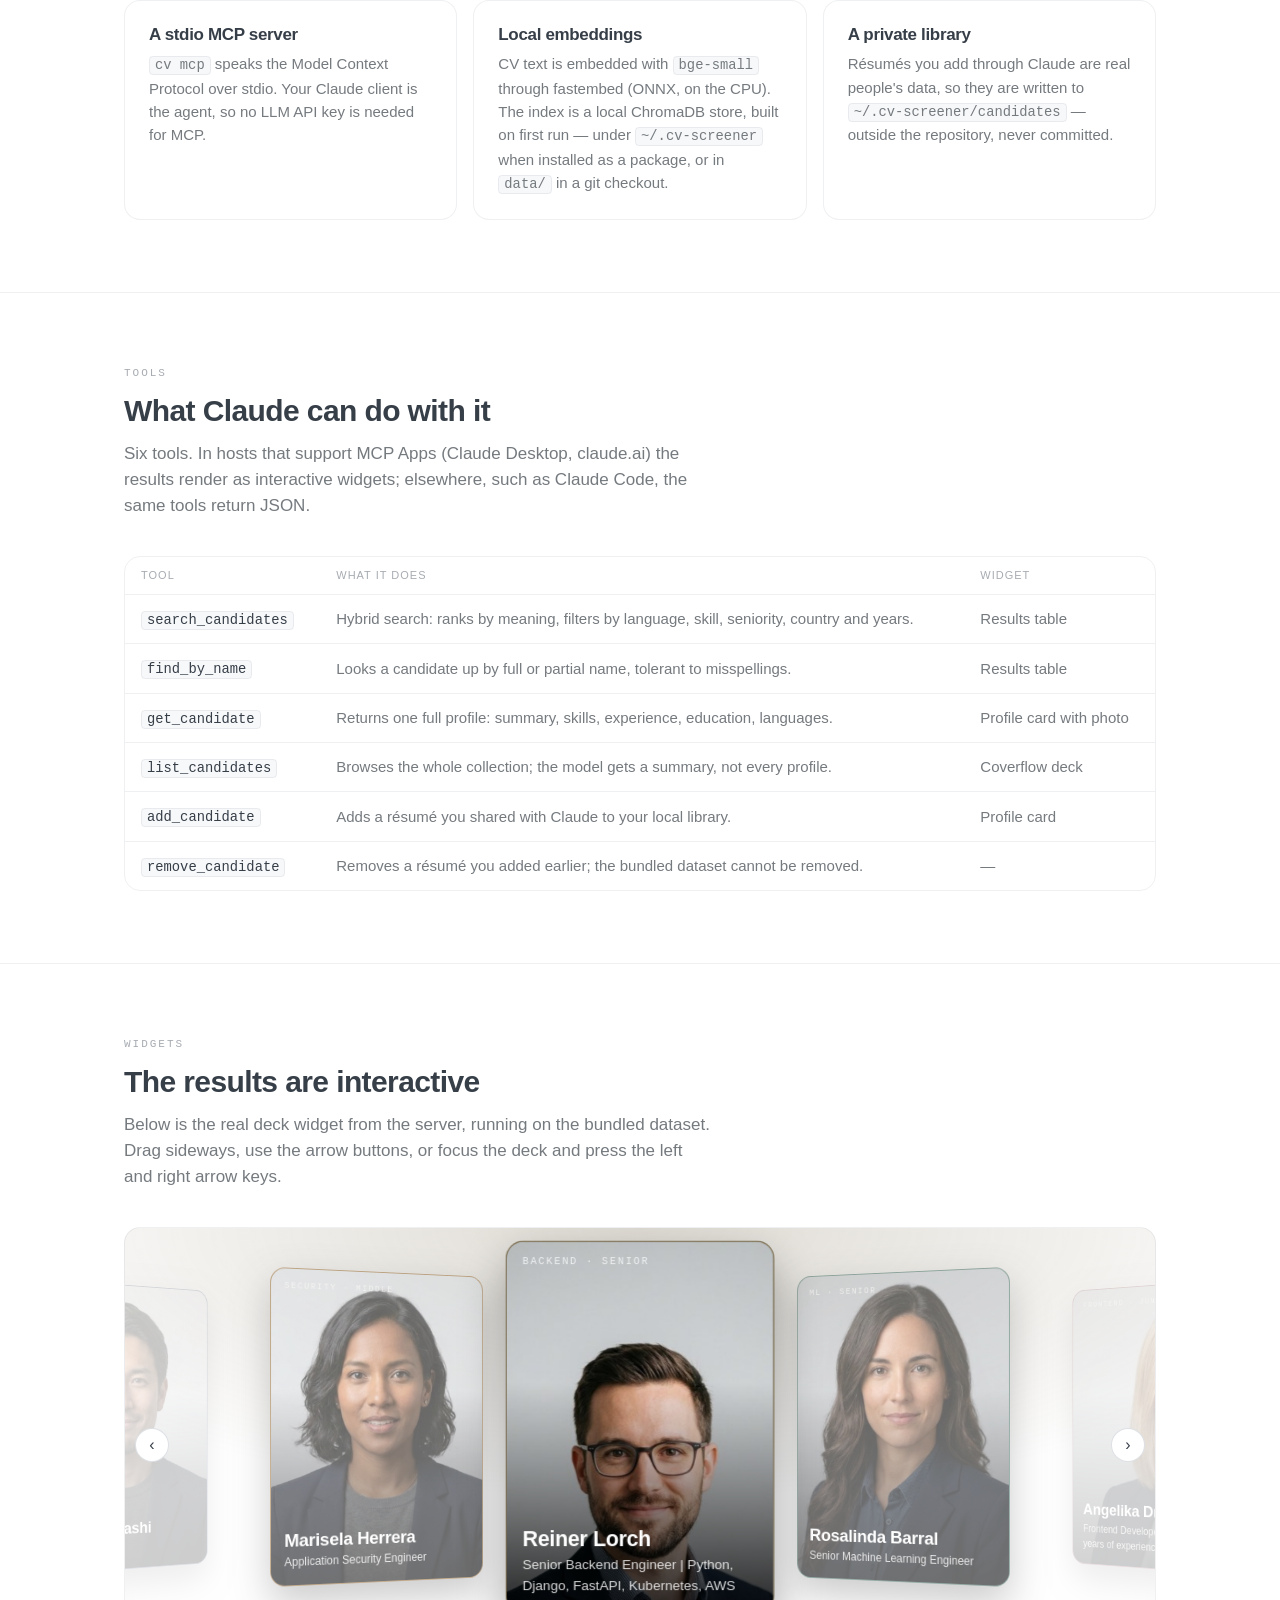
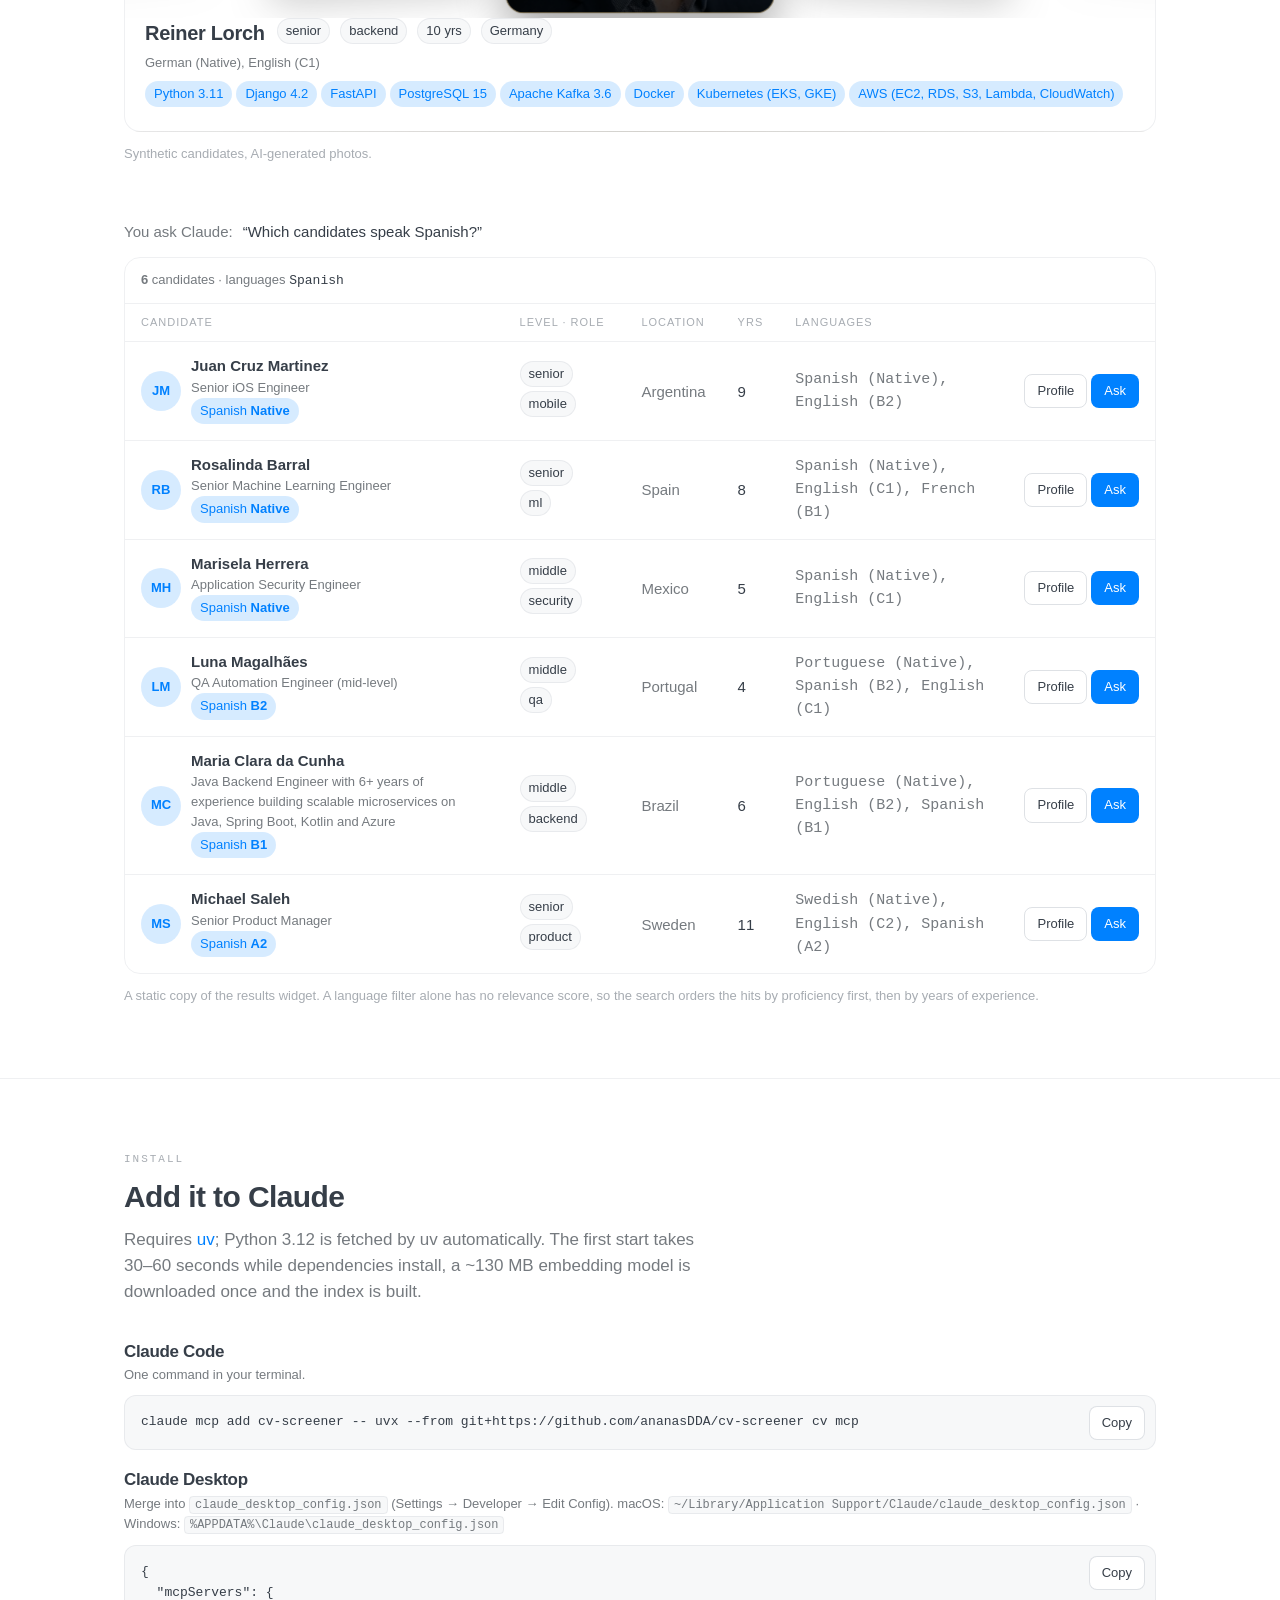
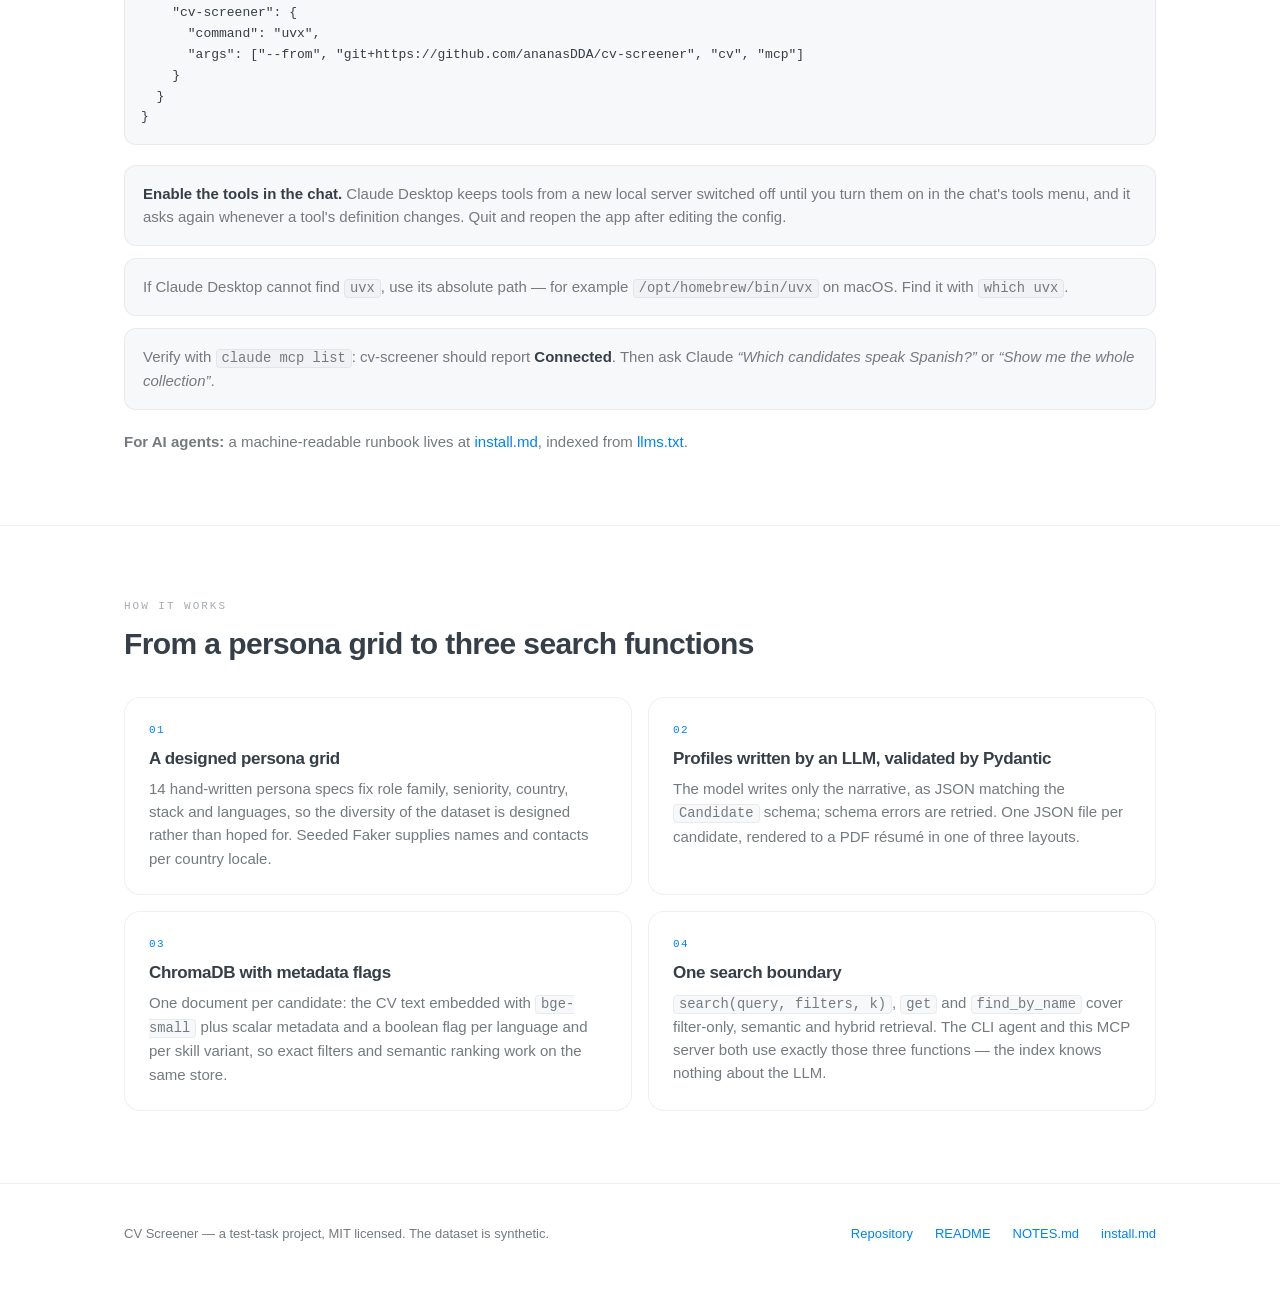
==== commit a1015e3b: "Move the Measured section right under the hero Co-Authored-By: Claude Fable 5.1 <noreply@anthropic.c" ====
--- a/docs/index.html
+++ b/docs/index.html
@@ -33,9 +33,9 @@
   <div class="shell">
     <a class="brand" href="./"><img src="assets/favicon.svg" alt="" width="24" height="24">CV Screener</a>
     <nav aria-label="Main">
+      <a class="hide-narrow" href="#measured">Measured</a>
       <a class="hide-narrow" href="#tools">Tools</a>
       <a class="hide-narrow" href="#showcase">Widgets</a>
-      <a class="hide-narrow" href="#measured">Measured</a>
       <a href="#install">Install</a>
       <a href="https://github.com/ananasDDA/cv-screener">GitHub</a>
       <button class="toggle" id="theme-toggle" type="button" aria-label="Switch theme">
@@ -66,6 +66,48 @@
     </div>
   </section>
 
+  <section id="measured">
+    <div class="shell">
+      <div class="section-head">
+        <p class="eyebrow">Measured</p>
+        <h2>Same answers, a fraction of the tokens</h2>
+        <p class="lede">The same model answered the same nine questions two ways: searching through tools, or
+          with every CV pasted into the prompt. Three runs each; details in
+          <a href="https://github.com/ananasDDA/cv-screener/blob/main/research.ipynb">research.ipynb</a>.</p>
+      </div>
+      <div class="grid stats">
+        <article class="card stat">
+          <h3>Same quality</h3>
+          <p class="big">26/27 <span>vs</span> 25/27</p>
+          <svg class="mini" viewBox="0 0 260 150" aria-hidden="true">
+  <text x="14" y="26" class="k">with tools</text><rect x="14" y="34" width="223" height="22" rx="6" class="a"/><text x="22" y="50" class="v on">96%</text>
+  <text x="14" y="92" class="k">every CV in the prompt</text><rect x="14" y="100" width="216" height="22" rx="6" class="b"/><text x="22" y="116" class="v">93%</text>
+</svg>
+          <p>Pass rate on nine questions, three runs each. One run of difference is noise.</p>
+        </article>
+        <article class="card stat">
+          <h3>3.7× fewer tokens</h3>
+          <p class="big">3.0k <span>vs</span> 11.0k</p>
+          <svg class="mini" viewBox="0 0 260 150" aria-hidden="true">
+  <text x="14" y="26" class="k">with tools</text><rect x="14" y="34" width="63" height="22" rx="6" class="a"/><text x="85" y="50" class="v">3.0k</text>
+  <text x="14" y="92" class="k">every CV in the prompt</text><rect x="14" y="100" width="232" height="22" rx="6" class="b"/><text x="22" y="116" class="v">11.0k</text>
+</svg>
+          <p>Median tokens per question, every call of the agent loop counted.</p>
+        </article>
+        <article class="card stat">
+          <h3>Flat as the collection grows</h3>
+          <p class="big">2.7k <span>vs</span> 153k</p>
+          <svg class="mini" viewBox="0 0 260 150" aria-hidden="true">
+  <text x="14" y="16" class="k">tokens per question, 14 → 200 résumés</text>
+  <polyline points="14,124 232,48" class="b-line"/><text x="204" y="38" class="v">153k</text>
+  <line x1="14" y1="126" x2="232" y2="126" class="a-line"/><text x="200" y="144" class="v">2.7k, flat</text>
+</svg>
+          <p>At 200 résumés. The tools return top-k; the prompt grows with every document (projected).</p>
+        </article>
+      </div>
+    </div>
+  </section>
+
   <section id="local">
     <div class="shell">
       <div class="section-head">
@@ -223,48 +265,6 @@
         </div>
         <p class="caption">A static copy of the results widget. A language filter alone has no relevance score,
           so the search orders the hits by proficiency first, then by years of experience.</p>
-      </div>
-    </div>
-  </section>
-
-  <section id="measured">
-    <div class="shell">
-      <div class="section-head">
-        <p class="eyebrow">Measured</p>
-        <h2>Same answers, a fraction of the tokens</h2>
-        <p class="lede">The same model answered the same nine questions two ways: searching through tools, or
-          with every CV pasted into the prompt. Three runs each; details in
-          <a href="https://github.com/ananasDDA/cv-screener/blob/main/research.ipynb">research.ipynb</a>.</p>
-      </div>
-      <div class="grid stats">
-        <article class="card stat">
-          <h3>Same quality</h3>
-          <p class="big">26/27 <span>vs</span> 25/27</p>
-          <svg class="mini" viewBox="0 0 260 150" aria-hidden="true">
-  <text x="14" y="26" class="k">with tools</text><rect x="14" y="34" width="223" height="22" rx="6" class="a"/><text x="22" y="50" class="v on">96%</text>
-  <text x="14" y="92" class="k">every CV in the prompt</text><rect x="14" y="100" width="216" height="22" rx="6" class="b"/><text x="22" y="116" class="v">93%</text>
-</svg>
-          <p>Pass rate on nine questions, three runs each. One run of difference is noise.</p>
-        </article>
-        <article class="card stat">
-          <h3>3.7× fewer tokens</h3>
-          <p class="big">3.0k <span>vs</span> 11.0k</p>
-          <svg class="mini" viewBox="0 0 260 150" aria-hidden="true">
-  <text x="14" y="26" class="k">with tools</text><rect x="14" y="34" width="63" height="22" rx="6" class="a"/><text x="85" y="50" class="v">3.0k</text>
-  <text x="14" y="92" class="k">every CV in the prompt</text><rect x="14" y="100" width="232" height="22" rx="6" class="b"/><text x="22" y="116" class="v">11.0k</text>
-</svg>
-          <p>Median tokens per question, every call of the agent loop counted.</p>
-        </article>
-        <article class="card stat">
-          <h3>Flat as the collection grows</h3>
-          <p class="big">2.7k <span>vs</span> 153k</p>
-          <svg class="mini" viewBox="0 0 260 150" aria-hidden="true">
-  <text x="14" y="16" class="k">tokens per question, 14 → 200 résumés</text>
-  <polyline points="14,124 232,48" class="b-line"/><text x="204" y="38" class="v">153k</text>
-  <line x1="14" y1="126" x2="232" y2="126" class="a-line"/><text x="200" y="144" class="v">2.7k, flat</text>
-</svg>
-          <p>At 200 résumés. The tools return top-k; the prompt grows with every document (projected).</p>
-        </article>
       </div>
     </div>
   </section>
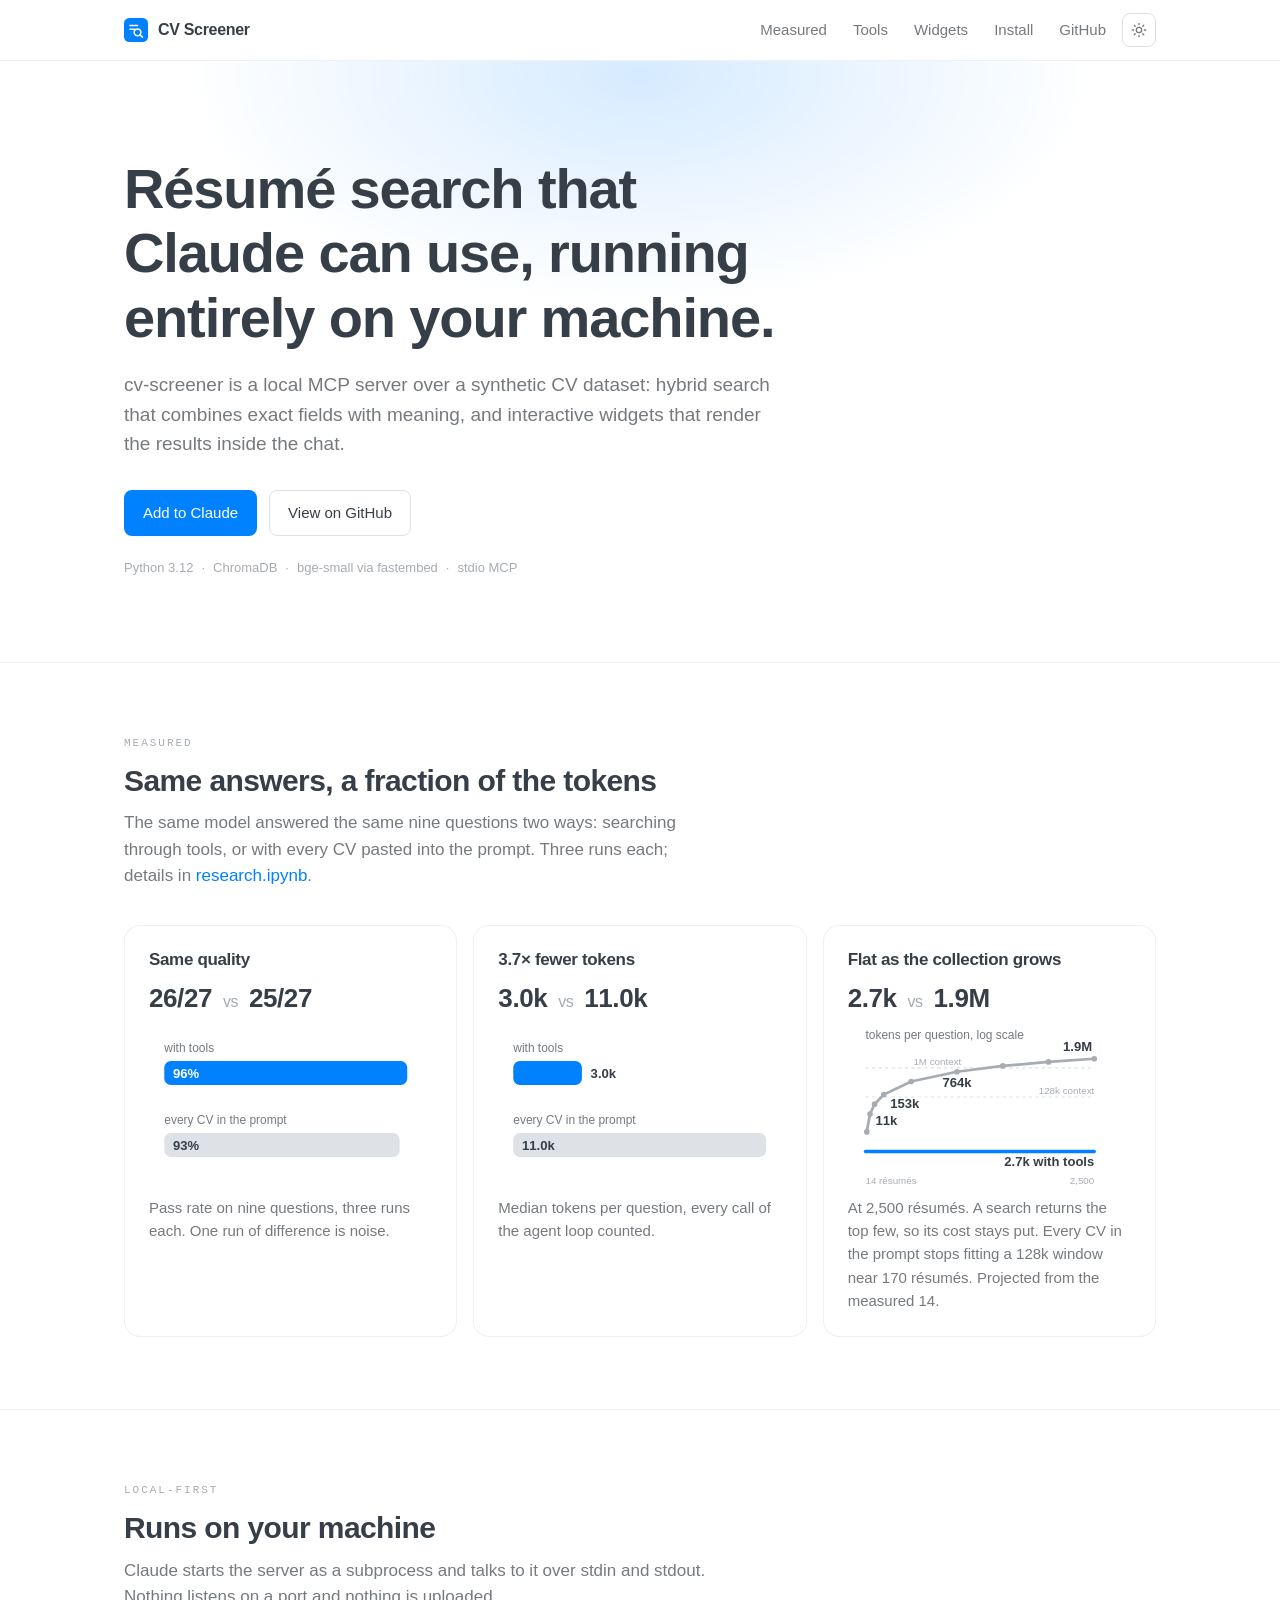
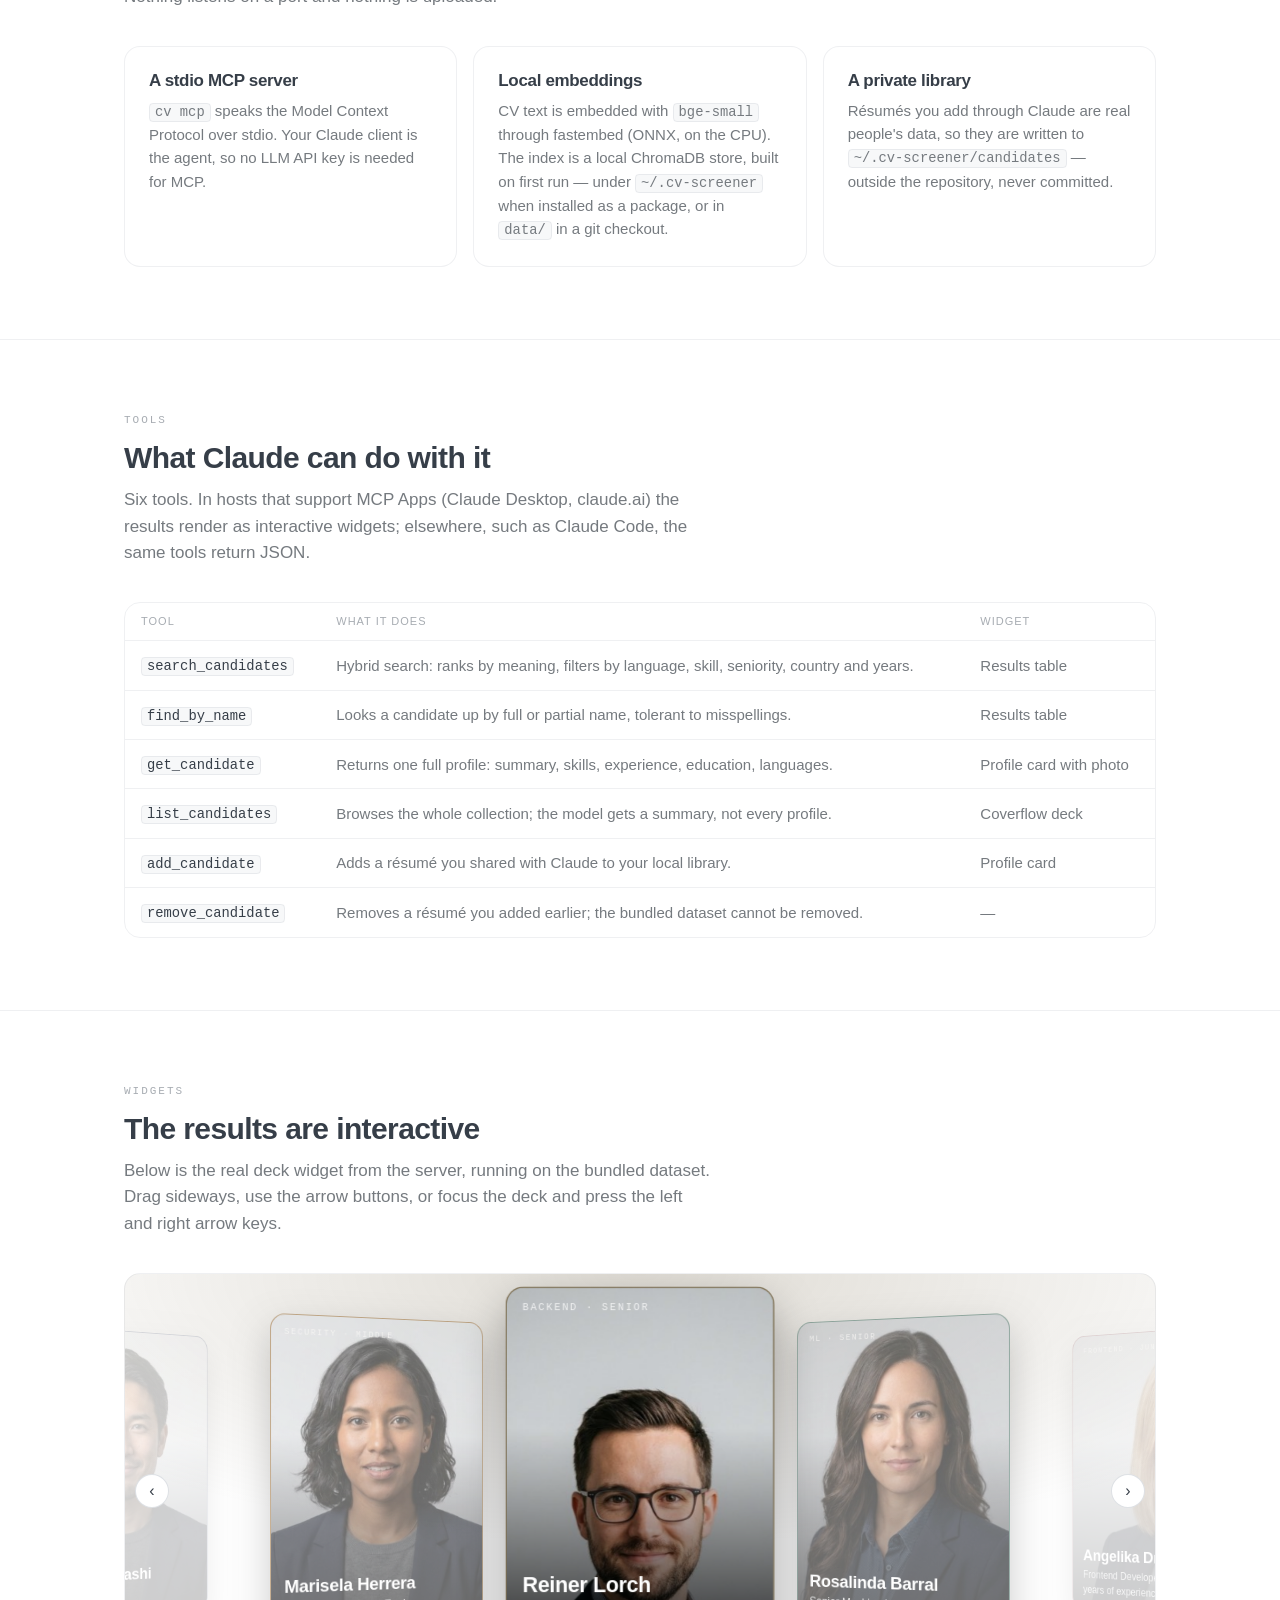
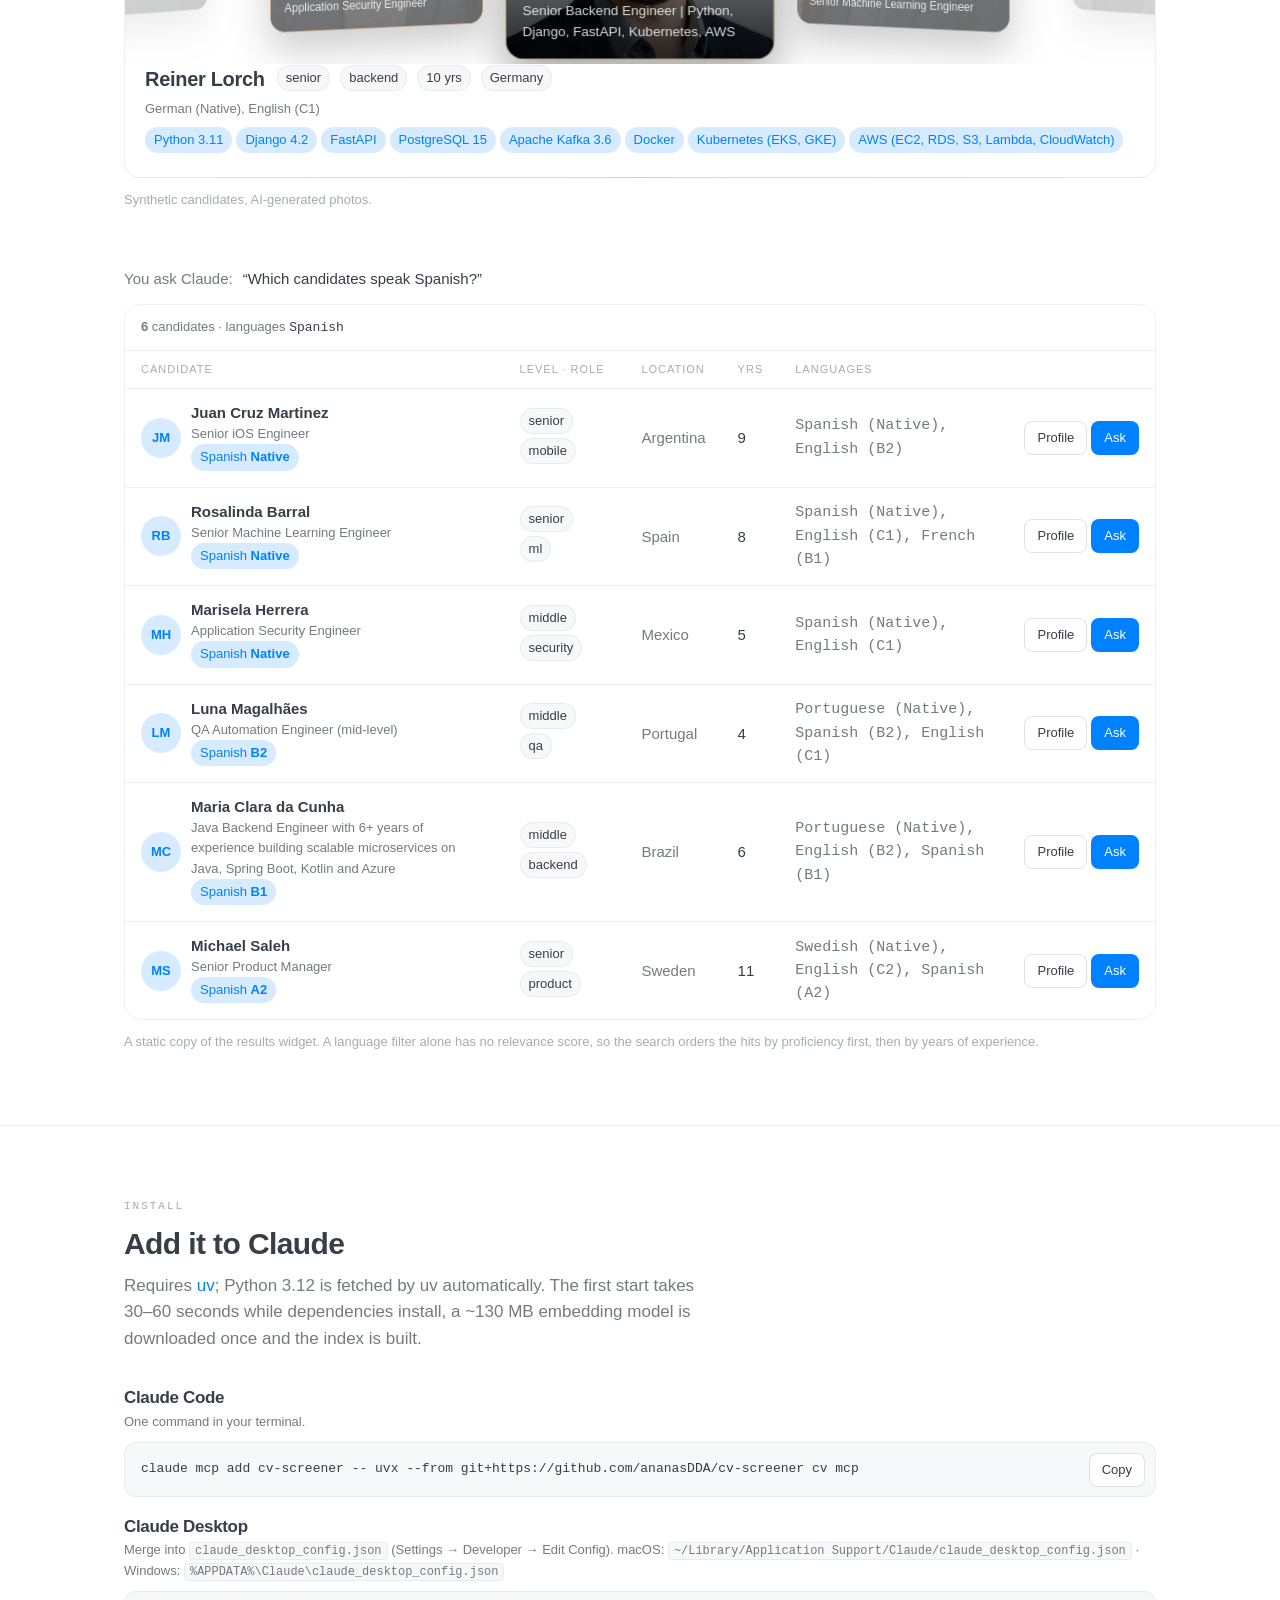
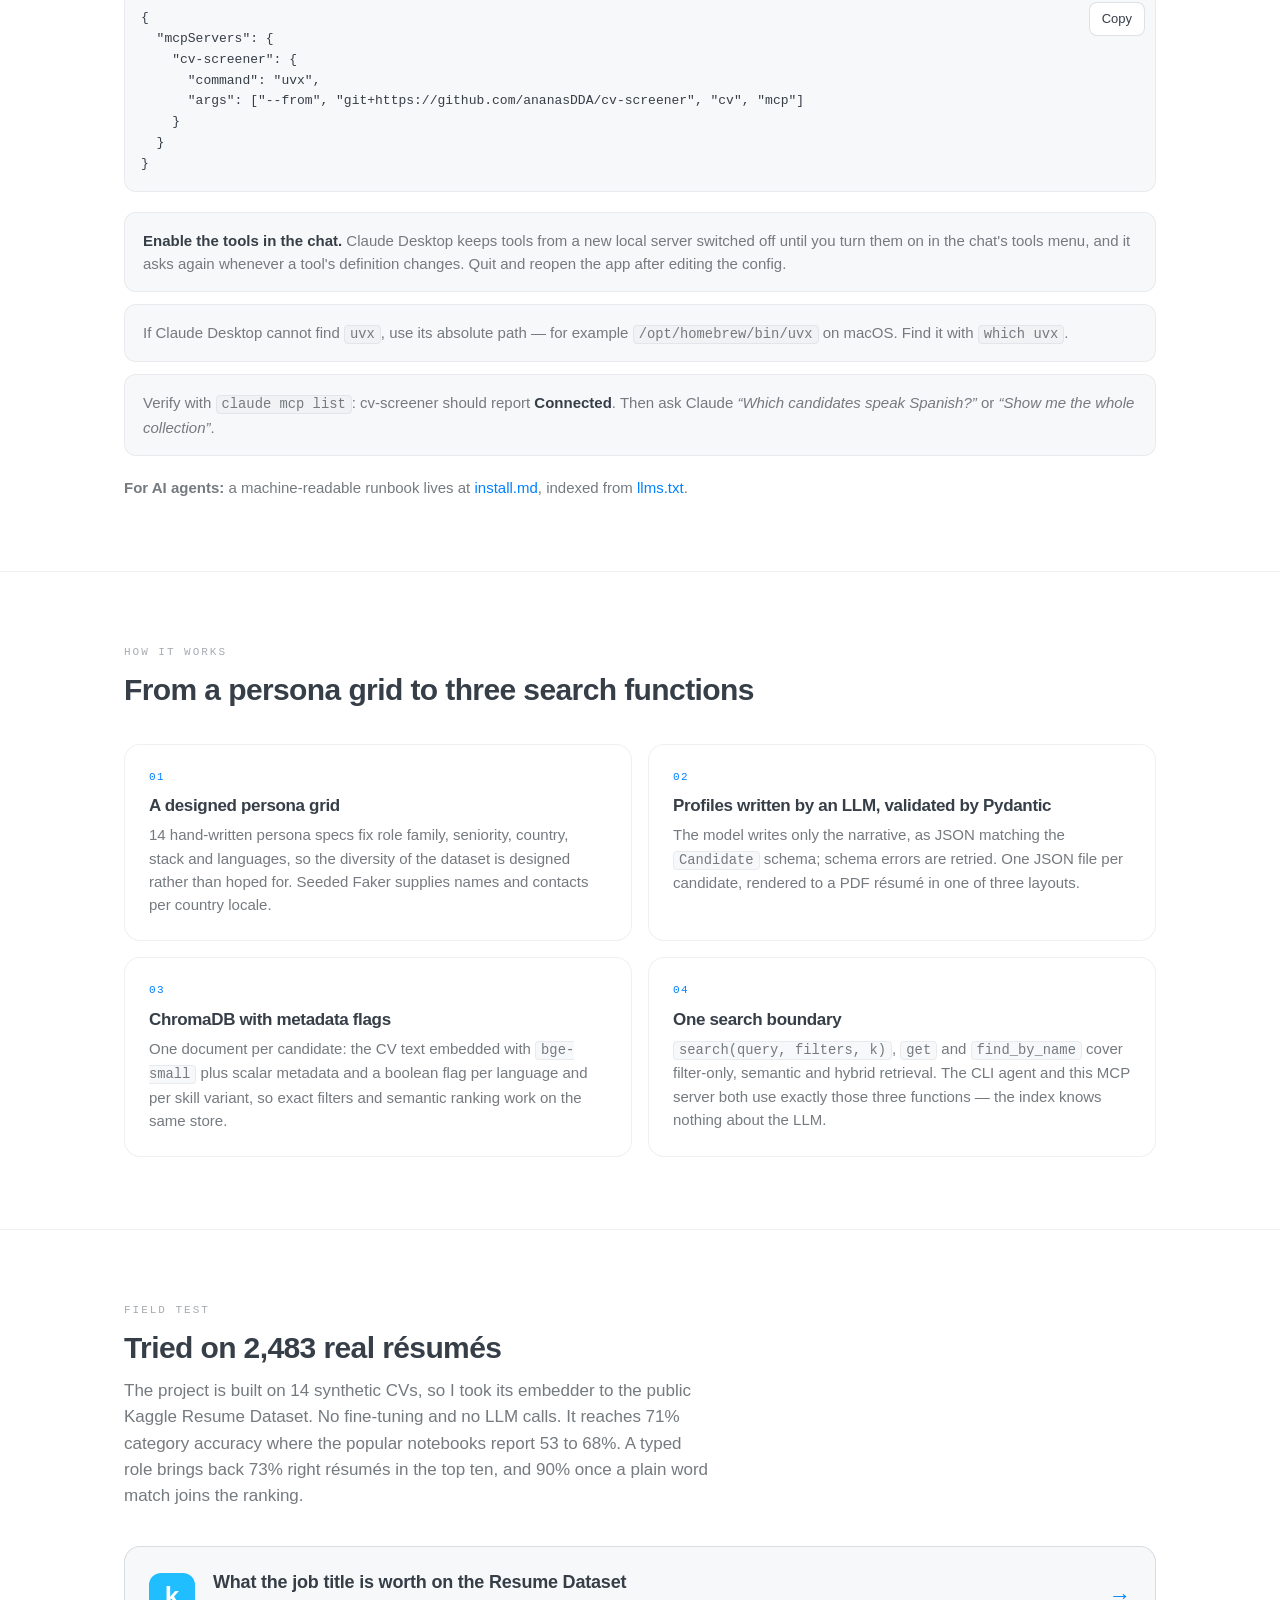
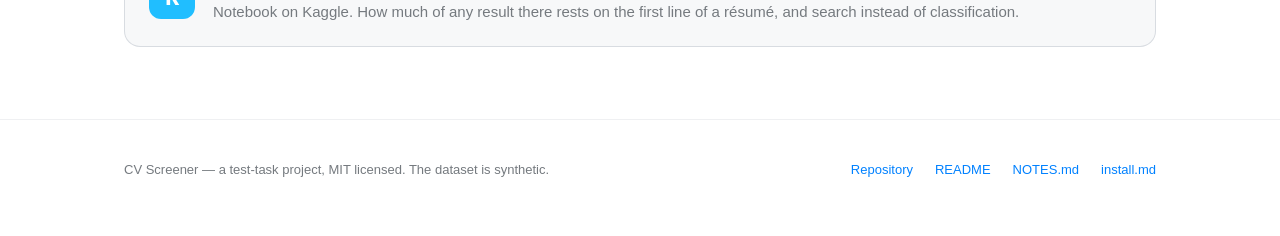
==== commit 08f66700: "Add research results to the README and the landing, animate the landing README gets a Research secti" ====
--- a/docs/index.html
+++ b/docs/index.html
@@ -1,6 +1,7 @@
 <!DOCTYPE html>
 <html lang="en">
 <head>
+<script>document.documentElement.classList.add('js')</script>
 <meta charset="utf-8">
 <meta name="viewport" content="width=device-width, initial-scale=1">
 <title>CV Screener — a local résumé search Claude can use</title>
@@ -10,7 +11,7 @@
 <meta property="og:type" content="website">
 <link rel="canonical" href="https://ananasdda.github.io/cv-screener/">
 <link rel="icon" href="assets/favicon.svg" type="image/svg+xml">
-<link rel="stylesheet" href="assets/site.css?v=5">
+<link rel="stylesheet" href="assets/site.css?v=7">
   <style>
     .card.stat .big { font-size: 26px; font-weight: 600; letter-spacing: -0.4px; color: var(--color-text-primary); margin: 2px 0 6px; }
     .card.stat .big span { color: var(--color-text-tertiary); font-weight: 400; font-size: 16px; margin: 0 4px; }
@@ -22,6 +23,31 @@
     .mini .b { fill: var(--color-border-3); }
     .mini .a-line { stroke: var(--color-accent); stroke-width: 3; stroke-linecap: round; }
     .mini .b-line { stroke: var(--color-text-tertiary); stroke-width: 2.5; fill: none; stroke-linecap: round; }
+    .mini .t { font-size: 9px; fill: var(--color-text-tertiary); }
+    .mini .b-dot { fill: var(--color-text-tertiary); }
+    .mini .limit { stroke: var(--color-border-3); stroke-width: 1; stroke-dasharray: 3 3; }
+    .kaggle-link { display: flex; align-items: center; gap: 18px; padding: 22px 24px; border: 1px solid var(--color-border-3);
+      border-radius: var(--radius-l); text-decoration: none; color: inherit; background: var(--color-surface);
+      transition: border-color .2s ease, transform .2s ease, background .2s ease; }
+    .kaggle-link:hover { border-color: var(--color-accent); transform: translateY(-2px); }
+    .kl-mark { flex: none; width: 46px; height: 46px; border-radius: 12px; background: #20beff; color: #fff; font-weight: 700;
+      font-size: 26px; display: flex; align-items: center; justify-content: center; font-family: var(--font-text); }
+    .kl-text { display: flex; flex-direction: column; gap: 4px; min-width: 0; }
+    .kl-text strong { font-size: 18px; letter-spacing: -0.2px; color: var(--color-text-primary); }
+    .kl-text em { font-style: normal; font-size: var(--font-size-m); color: var(--color-text-secondary); }
+    .kl-arrow { margin-left: auto; font-size: 22px; color: var(--color-accent); transition: transform .2s ease; }
+    .kaggle-link:hover .kl-arrow { transform: translateX(4px); }
+    /* motion: sections rise in, bars grow, lines draw. Only when JS is on and motion is welcome. */
+    @media (prefers-reduced-motion: no-preference) {
+      .js .reveal { opacity: 0; transform: translateY(18px); transition: opacity .6s ease, transform .6s cubic-bezier(.2,.7,.2,1); transition-delay: var(--rd, 0s); }
+      .js .reveal.in { opacity: 1; transform: none; }
+      .js .mini .grow { transform-box: fill-box; transform-origin: left center; transform: scaleX(0); transition: transform .9s cubic-bezier(.2,.7,.2,1) .25s; }
+      .js .in .mini .grow { transform: scaleX(1); }
+      .js .mini .draw { stroke-dasharray: 1; stroke-dashoffset: 1; transition: stroke-dashoffset 1.3s ease .3s; }
+      .js .in .mini .draw { stroke-dashoffset: 0; }
+      .js .mini .pop, .js .mini text.v { opacity: 0; transition: opacity .4s ease var(--d, .9s); }
+      .js .in .mini .pop, .js .in .mini text.v { opacity: 1; }
+    }
     .visually-hidden { position: absolute; width: 1px; height: 1px; overflow: hidden; clip: rect(0 0 0 0); white-space: nowrap; }
   </style>
 
@@ -80,8 +106,8 @@
           <h3>Same quality</h3>
           <p class="big">26/27 <span>vs</span> 25/27</p>
           <svg class="mini" viewBox="0 0 260 150" aria-hidden="true">
-  <text x="14" y="26" class="k">with tools</text><rect x="14" y="34" width="223" height="22" rx="6" class="a"/><text x="22" y="50" class="v on">96%</text>
-  <text x="14" y="92" class="k">every CV in the prompt</text><rect x="14" y="100" width="216" height="22" rx="6" class="b"/><text x="22" y="116" class="v">93%</text>
+  <text x="14" y="26" class="k">with tools</text><rect x="14" y="34" width="223" height="22" rx="6" class="a grow"/><text x="22" y="50" class="v on">96%</text>
+  <text x="14" y="92" class="k">every CV in the prompt</text><rect x="14" y="100" width="216" height="22" rx="6" class="b grow"/><text x="22" y="116" class="v">93%</text>
 </svg>
           <p>Pass rate on nine questions, three runs each. One run of difference is noise.</p>
         </article>
@@ -89,20 +115,24 @@
           <h3>3.7× fewer tokens</h3>
           <p class="big">3.0k <span>vs</span> 11.0k</p>
           <svg class="mini" viewBox="0 0 260 150" aria-hidden="true">
-  <text x="14" y="26" class="k">with tools</text><rect x="14" y="34" width="63" height="22" rx="6" class="a"/><text x="85" y="50" class="v">3.0k</text>
-  <text x="14" y="92" class="k">every CV in the prompt</text><rect x="14" y="100" width="232" height="22" rx="6" class="b"/><text x="22" y="116" class="v">11.0k</text>
+  <text x="14" y="26" class="k">with tools</text><rect x="14" y="34" width="63" height="22" rx="6" class="a grow"/><text x="85" y="50" class="v">3.0k</text>
+  <text x="14" y="92" class="k">every CV in the prompt</text><rect x="14" y="100" width="232" height="22" rx="6" class="b grow"/><text x="22" y="116" class="v">11.0k</text>
 </svg>
           <p>Median tokens per question, every call of the agent loop counted.</p>
         </article>
         <article class="card stat">
           <h3>Flat as the collection grows</h3>
-          <p class="big">2.7k <span>vs</span> 153k</p>
+          <p class="big">2.7k <span>vs</span> 1.9M</p>
           <svg class="mini" viewBox="0 0 260 150" aria-hidden="true">
-  <text x="14" y="16" class="k">tokens per question, 14 → 200 résumés</text>
-  <polyline points="14,124 232,48" class="b-line"/><text x="204" y="38" class="v">153k</text>
-  <line x1="14" y1="126" x2="232" y2="126" class="a-line"/><text x="200" y="144" class="v">2.7k, flat</text>
+  <text x="16" y="14" class="k">tokens per question, log scale</text>
+  <line x1="16" y1="67.0" x2="226" y2="67.0" class="limit"/><text x="226" y="64.0" text-anchor="end" class="t">128k context</text><line x1="16" y1="40.3" x2="226" y2="40.3" class="limit"/><text x="60" y="37.3" text-anchor="start" class="t">1M context</text>
+  <polyline points="17.2,99.0 20.2,82.6 24.4,73.6 32.8,64.7 58.0,52.8 100.0,43.8 142.0,38.5 184.0,34.8 226.0,31.9" class="b-line draw" pathLength="1"/><circle cx="17.2" cy="99.0" r="2.6" class="b-dot pop" style="--d:0.90s"/><circle cx="20.2" cy="82.6" r="2.6" class="b-dot pop" style="--d:0.98s"/><circle cx="24.4" cy="73.6" r="2.6" class="b-dot pop" style="--d:1.06s"/><circle cx="32.8" cy="64.7" r="2.6" class="b-dot pop" style="--d:1.14s"/><circle cx="58.0" cy="52.8" r="2.6" class="b-dot pop" style="--d:1.22s"/><circle cx="100.0" cy="43.8" r="2.6" class="b-dot pop" style="--d:1.30s"/><circle cx="142.0" cy="38.5" r="2.6" class="b-dot pop" style="--d:1.38s"/><circle cx="184.0" cy="34.8" r="2.6" class="b-dot pop" style="--d:1.46s"/><circle cx="226.0" cy="31.9" r="2.6" class="b-dot pop" style="--d:1.54s"/>
+  <text x="25.2" y="93.0" text-anchor="start" class="v pop" style="--d:1.5s">11k</text><text x="38.8" y="76.7" text-anchor="start" class="v pop" style="--d:1.5s">153k</text><text x="100.0" y="57.8" text-anchor="middle" class="v pop" style="--d:1.5s">764k</text><text x="224.0" y="24.9" text-anchor="end" class="v pop" style="--d:1.5s">1.9M</text>
+  <line x1="16" y1="117.0" x2="226" y2="117.0" class="a-line draw" pathLength="1"/><text x="226" y="130.0" text-anchor="end" class="v pop" style="--d:1.5s">2.7k with tools</text>
+  <text x="16" y="147" class="t">14 résumés</text><text x="226" y="147" text-anchor="end" class="t">2,500</text>
 </svg>
-          <p>At 200 résumés. The tools return top-k; the prompt grows with every document (projected).</p>
+          <p>At 2,500 résumés. A search returns the top few, so its cost stays put. Every CV in the prompt stops
+            fitting a 128k window near 170 résumés. Projected from the measured 14.</p>
         </article>
       </div>
     </div>
@@ -357,6 +387,24 @@
       </div>
     </div>
   </section>
+  <section id="kaggle">
+    <div class="shell">
+      <div class="section-head">
+        <p class="eyebrow">Field test</p>
+        <h2>Tried on 2,483 real résumés</h2>
+        <p class="lede">The project is built on 14 synthetic CVs, so I took its embedder to the public Kaggle Resume Dataset.
+          No fine-tuning and no LLM calls. It reaches 71% category accuracy where the popular notebooks report 53 to 68%.
+          A typed role brings back 73% right résumés in the top ten, and 90% once a plain word match joins the ranking.</p>
+      </div>
+      <a class="kaggle-link" href="https://www.kaggle.com/code/oneananas/what-the-job-title-is-worth-on-the-resume-dataset">
+        <span class="kl-mark" aria-hidden="true">k</span>
+        <span class="kl-text"><strong>What the job title is worth on the Resume Dataset</strong>
+          <em>Notebook on Kaggle. How much of any result there rests on the first line of a résumé, and search instead of classification.</em></span>
+        <span class="kl-arrow" aria-hidden="true">→</span>
+      </a>
+    </div>
+  </section>
+
 
 </main>
 
@@ -373,5 +421,19 @@
 
 <script src="assets/deck.js?v=5"></script>
 <script src="assets/site.js?v=5"></script>
+<script>
+(function () {
+  var targets = document.querySelectorAll("section .section-head, section .card, .table-wrap, .stage, .mock, .code, .note, .kaggle-link, .steps > *");
+  targets.forEach(function (el, i) { el.classList.add("reveal"); });
+  document.querySelectorAll(".grid, .steps").forEach(function (g) {
+    [].forEach.call(g.children, function (c, i) { c.style.setProperty("--rd", (i * 0.09) + "s"); });
+  });
+  if (!("IntersectionObserver" in window)) { targets.forEach(function (el) { el.classList.add("in"); }); return; }
+  var io = new IntersectionObserver(function (entries) {
+    entries.forEach(function (e) { if (e.isIntersecting) { e.target.classList.add("in"); io.unobserve(e.target); } });
+  }, { threshold: 0.18, rootMargin: "0px 0px -6% 0px" });
+  targets.forEach(function (el) { io.observe(el); });
+})();
+</script>
 </body>
 </html>
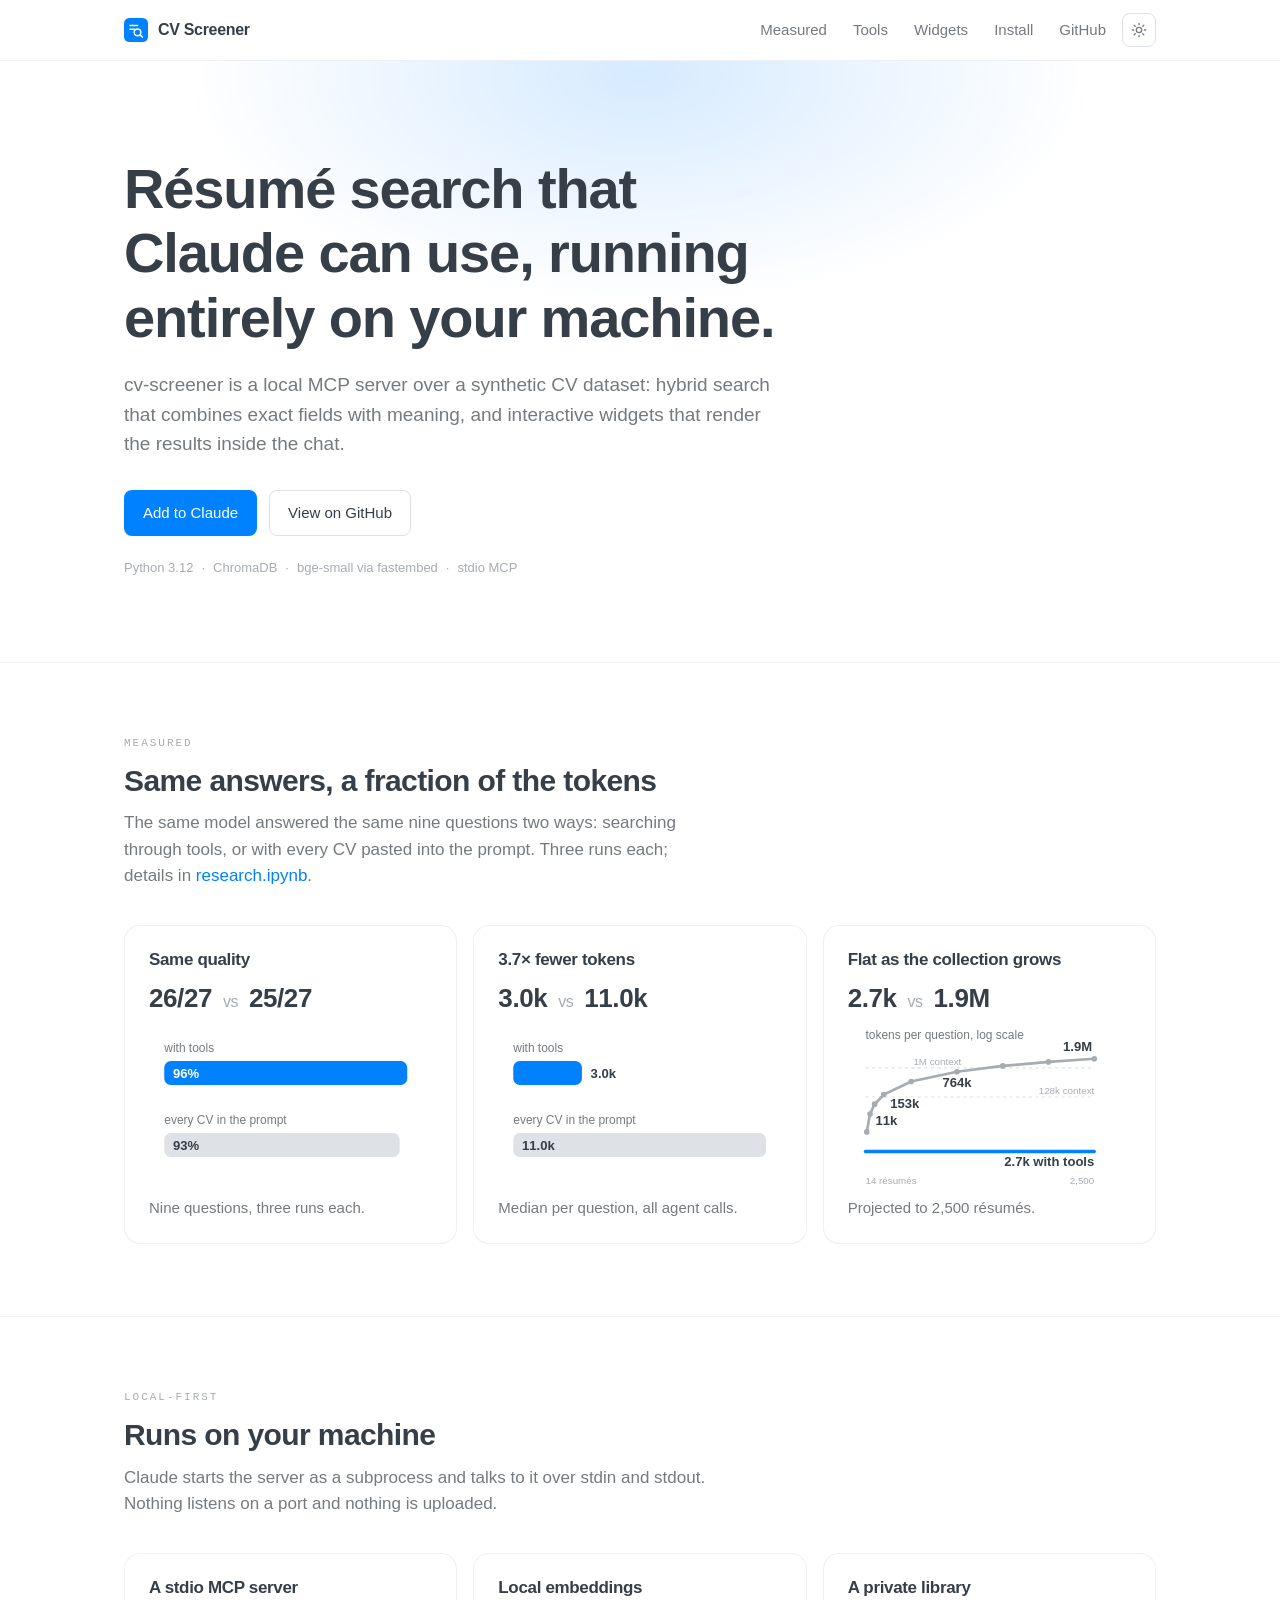
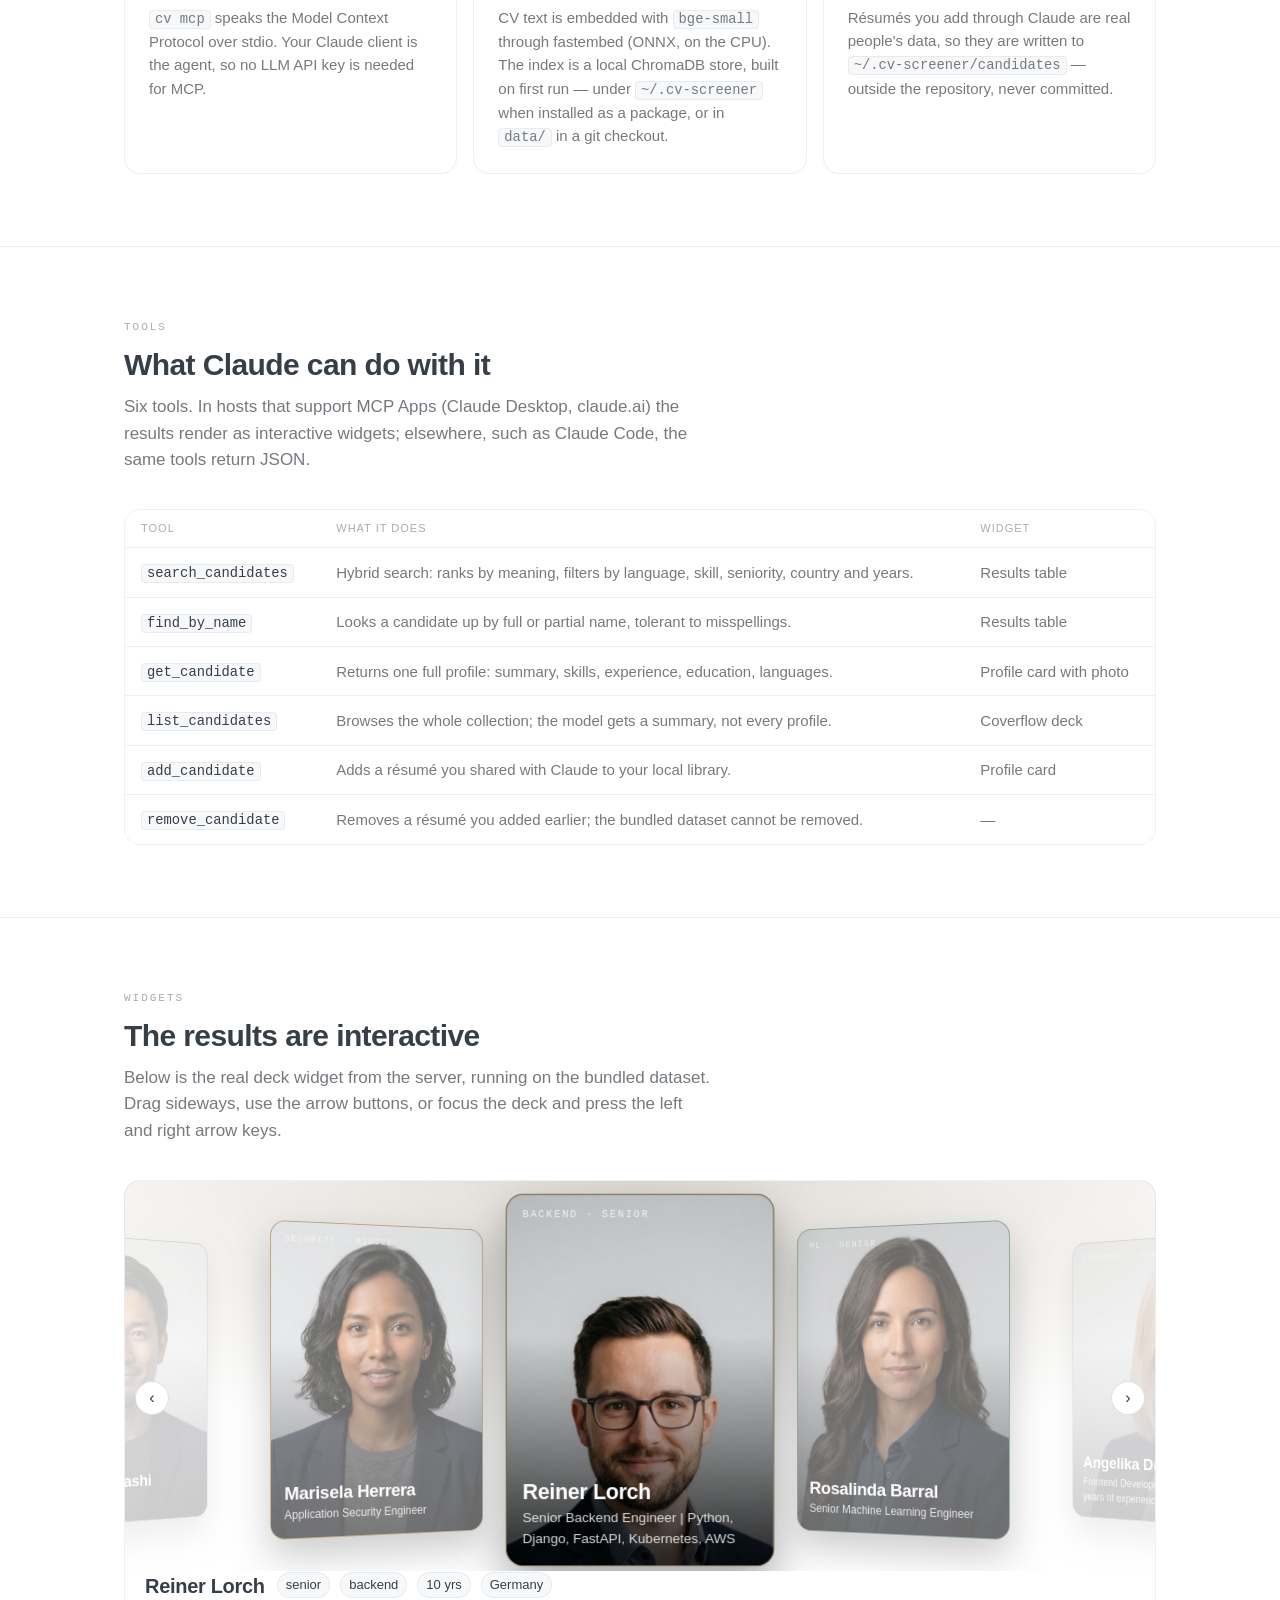
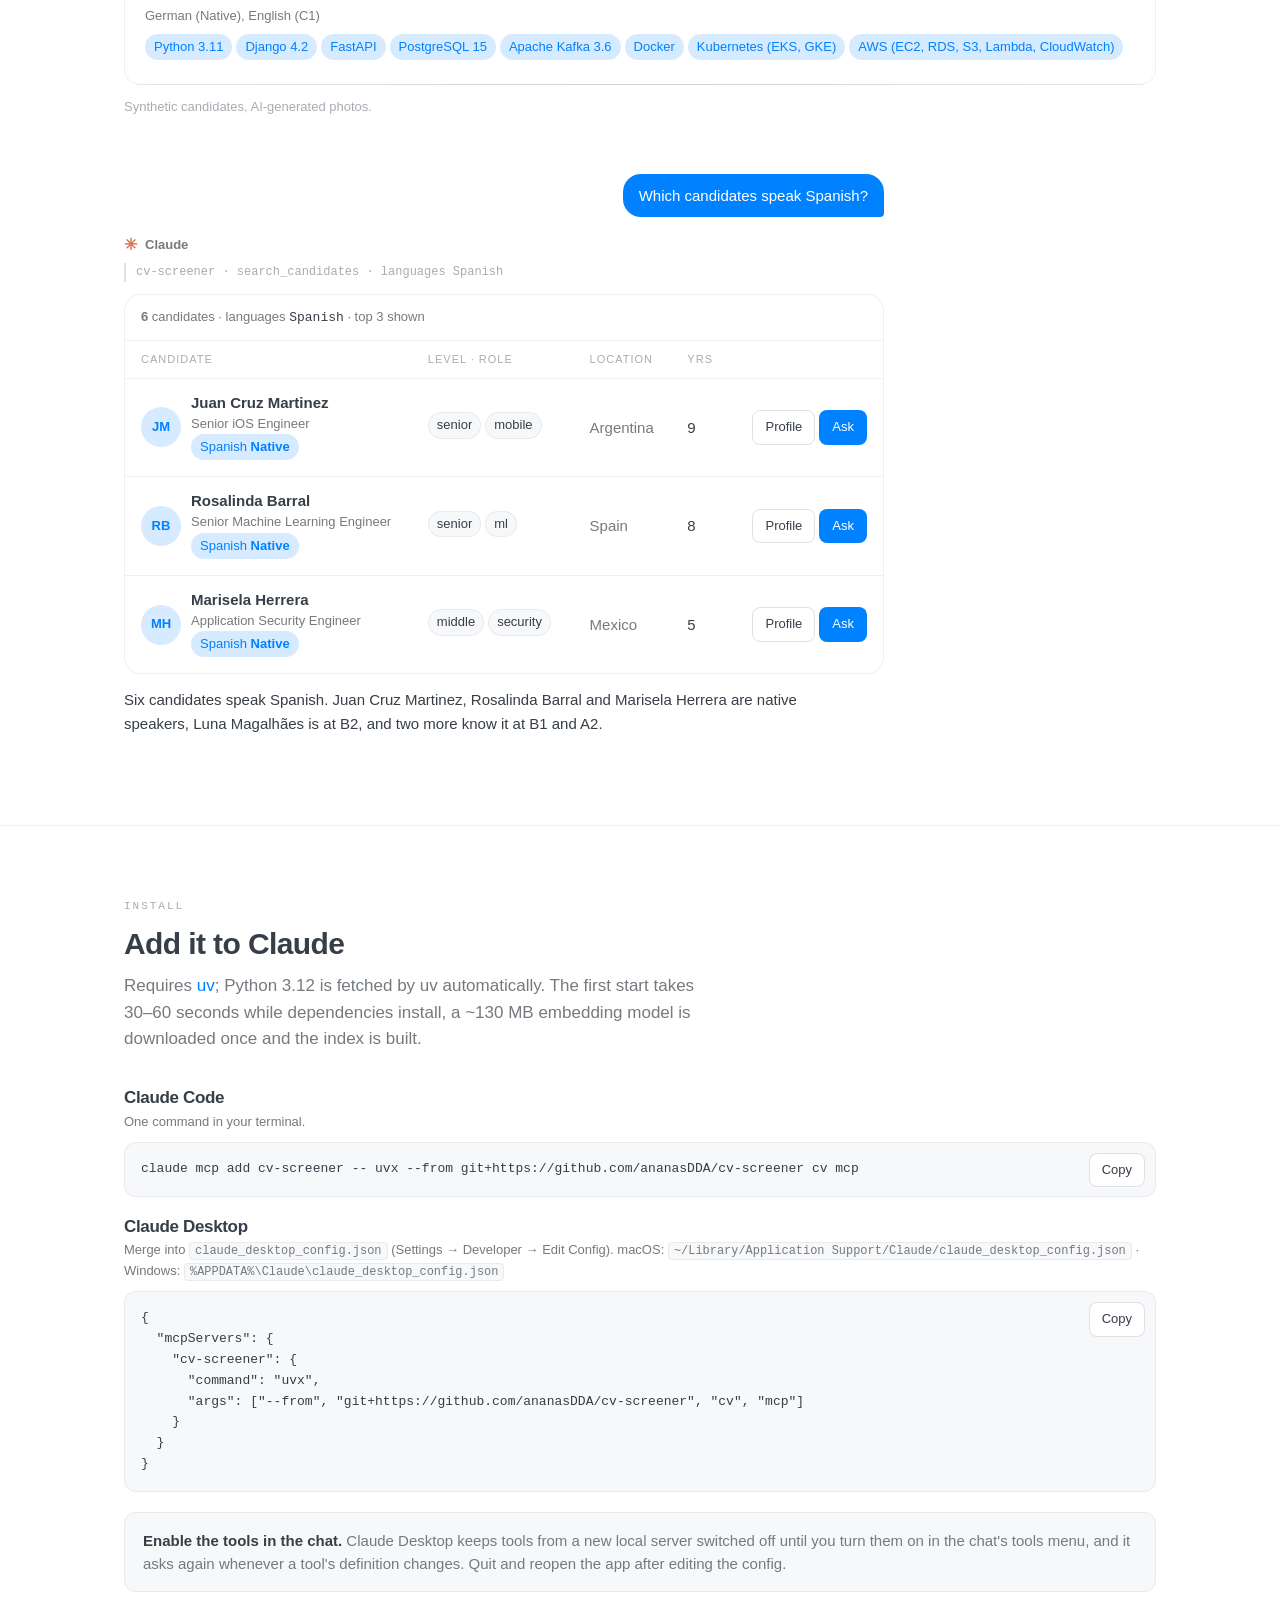
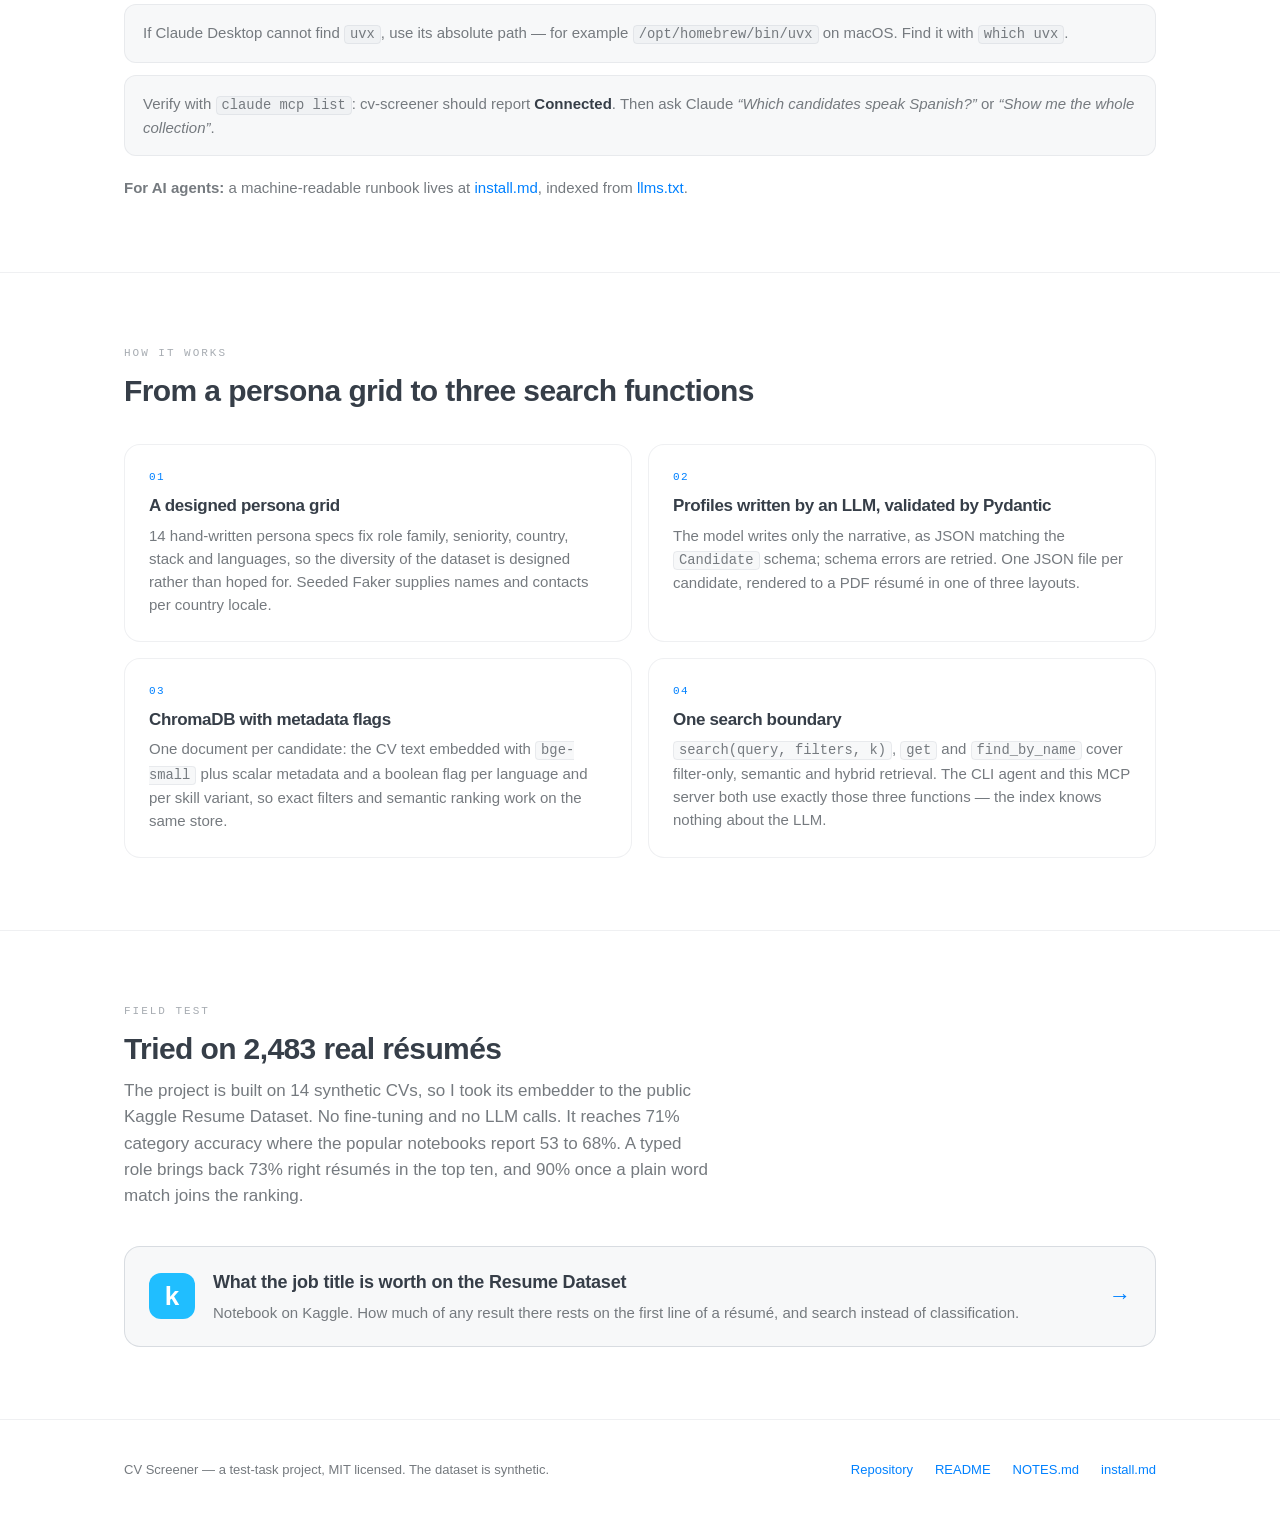
==== commit 2994fd5c: "Show the results widget as a chat exchange and shorten the stat captions The mock now reads as a use" ====
--- a/docs/index.html
+++ b/docs/index.html
@@ -26,6 +26,17 @@
     .mini .t { font-size: 9px; fill: var(--color-text-tertiary); }
     .mini .b-dot { fill: var(--color-text-tertiary); }
     .mini .limit { stroke: var(--color-border-3); stroke-width: 1; stroke-dasharray: 3 3; }
+    .mock.chat { max-width: 760px; }
+    .msg { display: flex; flex-direction: column; margin-bottom: 18px; }
+    .msg.user { align-items: flex-end; }
+    .msg.user .bubble { background: var(--color-accent); color: #fff; padding: 10px 16px; border-radius: 18px 18px 4px 18px;
+      font-size: var(--font-size-m); max-width: 80%; }
+    .msg.claude .from { display: flex; align-items: center; gap: 8px; font-weight: 600; font-size: var(--font-size-s);
+      color: var(--color-text-secondary); margin-bottom: 8px; }
+    .msg.claude .spark { color: #d97757; font-size: 16px; line-height: 1; }
+    .msg.claude .toolcall { font-family: var(--font-mono); font-size: 12px; color: var(--color-text-tertiary);
+      border-left: 2px solid var(--color-border-3); padding-left: 10px; margin-bottom: 12px; }
+    .msg.claude .reply { margin: 14px 0 0; color: var(--color-text-primary); font-size: var(--font-size-m); max-width: 720px; }
     .kaggle-link { display: flex; align-items: center; gap: 18px; padding: 22px 24px; border: 1px solid var(--color-border-3);
       border-radius: var(--radius-l); text-decoration: none; color: inherit; background: var(--color-surface);
       transition: border-color .2s ease, transform .2s ease, background .2s ease; }
@@ -109,7 +120,7 @@
   <text x="14" y="26" class="k">with tools</text><rect x="14" y="34" width="223" height="22" rx="6" class="a grow"/><text x="22" y="50" class="v on">96%</text>
   <text x="14" y="92" class="k">every CV in the prompt</text><rect x="14" y="100" width="216" height="22" rx="6" class="b grow"/><text x="22" y="116" class="v">93%</text>
 </svg>
-          <p>Pass rate on nine questions, three runs each. One run of difference is noise.</p>
+          <p>Nine questions, three runs each.</p>
         </article>
         <article class="card stat">
           <h3>3.7× fewer tokens</h3>
@@ -118,7 +129,7 @@
   <text x="14" y="26" class="k">with tools</text><rect x="14" y="34" width="63" height="22" rx="6" class="a grow"/><text x="85" y="50" class="v">3.0k</text>
   <text x="14" y="92" class="k">every CV in the prompt</text><rect x="14" y="100" width="232" height="22" rx="6" class="b grow"/><text x="22" y="116" class="v">11.0k</text>
 </svg>
-          <p>Median tokens per question, every call of the agent loop counted.</p>
+          <p>Median per question, all agent calls.</p>
         </article>
         <article class="card stat">
           <h3>Flat as the collection grows</h3>
@@ -131,8 +142,7 @@
   <line x1="16" y1="117.0" x2="226" y2="117.0" class="a-line draw" pathLength="1"/><text x="226" y="130.0" text-anchor="end" class="v pop" style="--d:1.5s">2.7k with tools</text>
   <text x="16" y="147" class="t">14 résumés</text><text x="226" y="147" text-anchor="end" class="t">2,500</text>
 </svg>
-          <p>At 2,500 résumés. A search returns the top few, so its cost stays put. Every CV in the prompt stops
-            fitting a 128k window near 170 résumés. Projected from the measured 14.</p>
+          <p>Projected to 2,500 résumés.</p>
         </article>
       </div>
     </div>
@@ -214,22 +224,24 @@
       </div>
       <p class="caption">Synthetic candidates, AI-generated photos.</p>
 
-      <div class="mock">
-        <p class="prompt">You ask Claude: <b>“Which candidates speak Spanish?”</b></p>
-        <div class="table-wrap results">
-          <div class="toolbar"><b>6</b> candidates · languages <span class="q">Spanish</span></div>
-          <table>
-            <thead>
+      <div class="mock chat">
+        <div class="msg user"><div class="bubble">Which candidates speak Spanish?</div></div>
+        <div class="msg claude">
+          <div class="from"><span class="spark" aria-hidden="true">✳</span> Claude</div>
+          <div class="toolcall">cv-screener · search_candidates · languages Spanish</div>
+          <div class="table-wrap results">
+            <div class="toolbar"><b>6</b> candidates · languages <span class="q">Spanish</span> · top 3 shown</div>
+            <table>
+              <thead>
               <tr>
                 <th scope="col">Candidate</th>
                 <th scope="col" class="hide-narrow">Level · Role</th>
                 <th scope="col" class="hide-narrow">Location</th>
                 <th scope="col">Yrs</th>
-                <th scope="col" class="hide-narrow">Languages</th>
                 <th scope="col"><span class="sr-only">Actions</span></th>
               </tr>
             </thead>
-            <tbody>
+              <tbody>
               <tr>
                 <td><div class="who"><span class="avatar" aria-hidden="true">JM</span>
                   <div><div class="name">Juan Cruz Martinez</div><div class="headline">Senior iOS Engineer</div>
@@ -237,7 +249,6 @@
                 <td class="hide-narrow"><span class="chip">senior</span><span class="chip">mobile</span></td>
                 <td class="hide-narrow muted">Argentina</td>
                 <td>9</td>
-                <td class="hide-narrow muted mono">Spanish (Native), English (B2)</td>
                 <td class="actions"><span class="btn small" aria-hidden="true">Profile</span><span class="btn small primary" aria-hidden="true">Ask</span></td>
               </tr>
               <tr>
@@ -247,7 +258,6 @@
                 <td class="hide-narrow"><span class="chip">senior</span><span class="chip">ml</span></td>
                 <td class="hide-narrow muted">Spain</td>
                 <td>8</td>
-                <td class="hide-narrow muted mono">Spanish (Native), English (C1), French (B1)</td>
                 <td class="actions"><span class="btn small" aria-hidden="true">Profile</span><span class="btn small primary" aria-hidden="true">Ask</span></td>
               </tr>
               <tr>
@@ -257,44 +267,14 @@
                 <td class="hide-narrow"><span class="chip">middle</span><span class="chip">security</span></td>
                 <td class="hide-narrow muted">Mexico</td>
                 <td>5</td>
-                <td class="hide-narrow muted mono">Spanish (Native), English (C1)</td>
                 <td class="actions"><span class="btn small" aria-hidden="true">Profile</span><span class="btn small primary" aria-hidden="true">Ask</span></td>
               </tr>
-              <tr>
-                <td><div class="who"><span class="avatar" aria-hidden="true">LM</span>
-                  <div><div class="name">Luna Magalhães</div><div class="headline">QA Automation Engineer (mid-level)</div>
-                  <div><span class="chip accent">Spanish <b>B2</b></span></div></div></div></td>
-                <td class="hide-narrow"><span class="chip">middle</span><span class="chip">qa</span></td>
-                <td class="hide-narrow muted">Portugal</td>
-                <td>4</td>
-                <td class="hide-narrow muted mono">Portuguese (Native), Spanish (B2), English (C1)</td>
-                <td class="actions"><span class="btn small" aria-hidden="true">Profile</span><span class="btn small primary" aria-hidden="true">Ask</span></td>
-              </tr>
-              <tr>
-                <td><div class="who"><span class="avatar" aria-hidden="true">MC</span>
-                  <div><div class="name">Maria Clara da Cunha</div><div class="headline">Java Backend Engineer with 6+ years of experience building scalable microservices on Java, Spring Boot, Kotlin and Azure</div>
-                  <div><span class="chip accent">Spanish <b>B1</b></span></div></div></div></td>
-                <td class="hide-narrow"><span class="chip">middle</span><span class="chip">backend</span></td>
-                <td class="hide-narrow muted">Brazil</td>
-                <td>6</td>
-                <td class="hide-narrow muted mono">Portuguese (Native), English (B2), Spanish (B1)</td>
-                <td class="actions"><span class="btn small" aria-hidden="true">Profile</span><span class="btn small primary" aria-hidden="true">Ask</span></td>
-              </tr>
-              <tr>
-                <td><div class="who"><span class="avatar" aria-hidden="true">MS</span>
-                  <div><div class="name">Michael Saleh</div><div class="headline">Senior Product Manager</div>
-                  <div><span class="chip accent">Spanish <b>A2</b></span></div></div></div></td>
-                <td class="hide-narrow"><span class="chip">senior</span><span class="chip">product</span></td>
-                <td class="hide-narrow muted">Sweden</td>
-                <td>11</td>
-                <td class="hide-narrow muted mono">Swedish (Native), English (C2), Spanish (A2)</td>
-                <td class="actions"><span class="btn small" aria-hidden="true">Profile</span><span class="btn small primary" aria-hidden="true">Ask</span></td>
-              </tr>
-            </tbody>
-          </table>
+              </tbody>
+            </table>
+          </div>
+          <p class="reply">Six candidates speak Spanish. Juan Cruz Martinez, Rosalinda Barral and Marisela Herrera are native
+            speakers, Luna Magalhães is at B2, and two more know it at B1 and A2.</p>
         </div>
-        <p class="caption">A static copy of the results widget. A language filter alone has no relevance score,
-          so the search orders the hits by proficiency first, then by years of experience.</p>
       </div>
     </div>
   </section>
@@ -423,7 +403,7 @@
 <script src="assets/site.js?v=5"></script>
 <script>
 (function () {
-  var targets = document.querySelectorAll("section .section-head, section .card, .table-wrap, .stage, .mock, .code, .note, .kaggle-link, .steps > *");
+  var targets = document.querySelectorAll("section .section-head, section .card, .table-wrap, .stage, .msg, .code, .note, .kaggle-link, .steps > *");
   targets.forEach(function (el, i) { el.classList.add("reveal"); });
   document.querySelectorAll(".grid, .steps").forEach(function (g) {
     [].forEach.call(g.children, function (c, i) { c.style.setProperty("--rd", (i * 0.09) + "s"); });
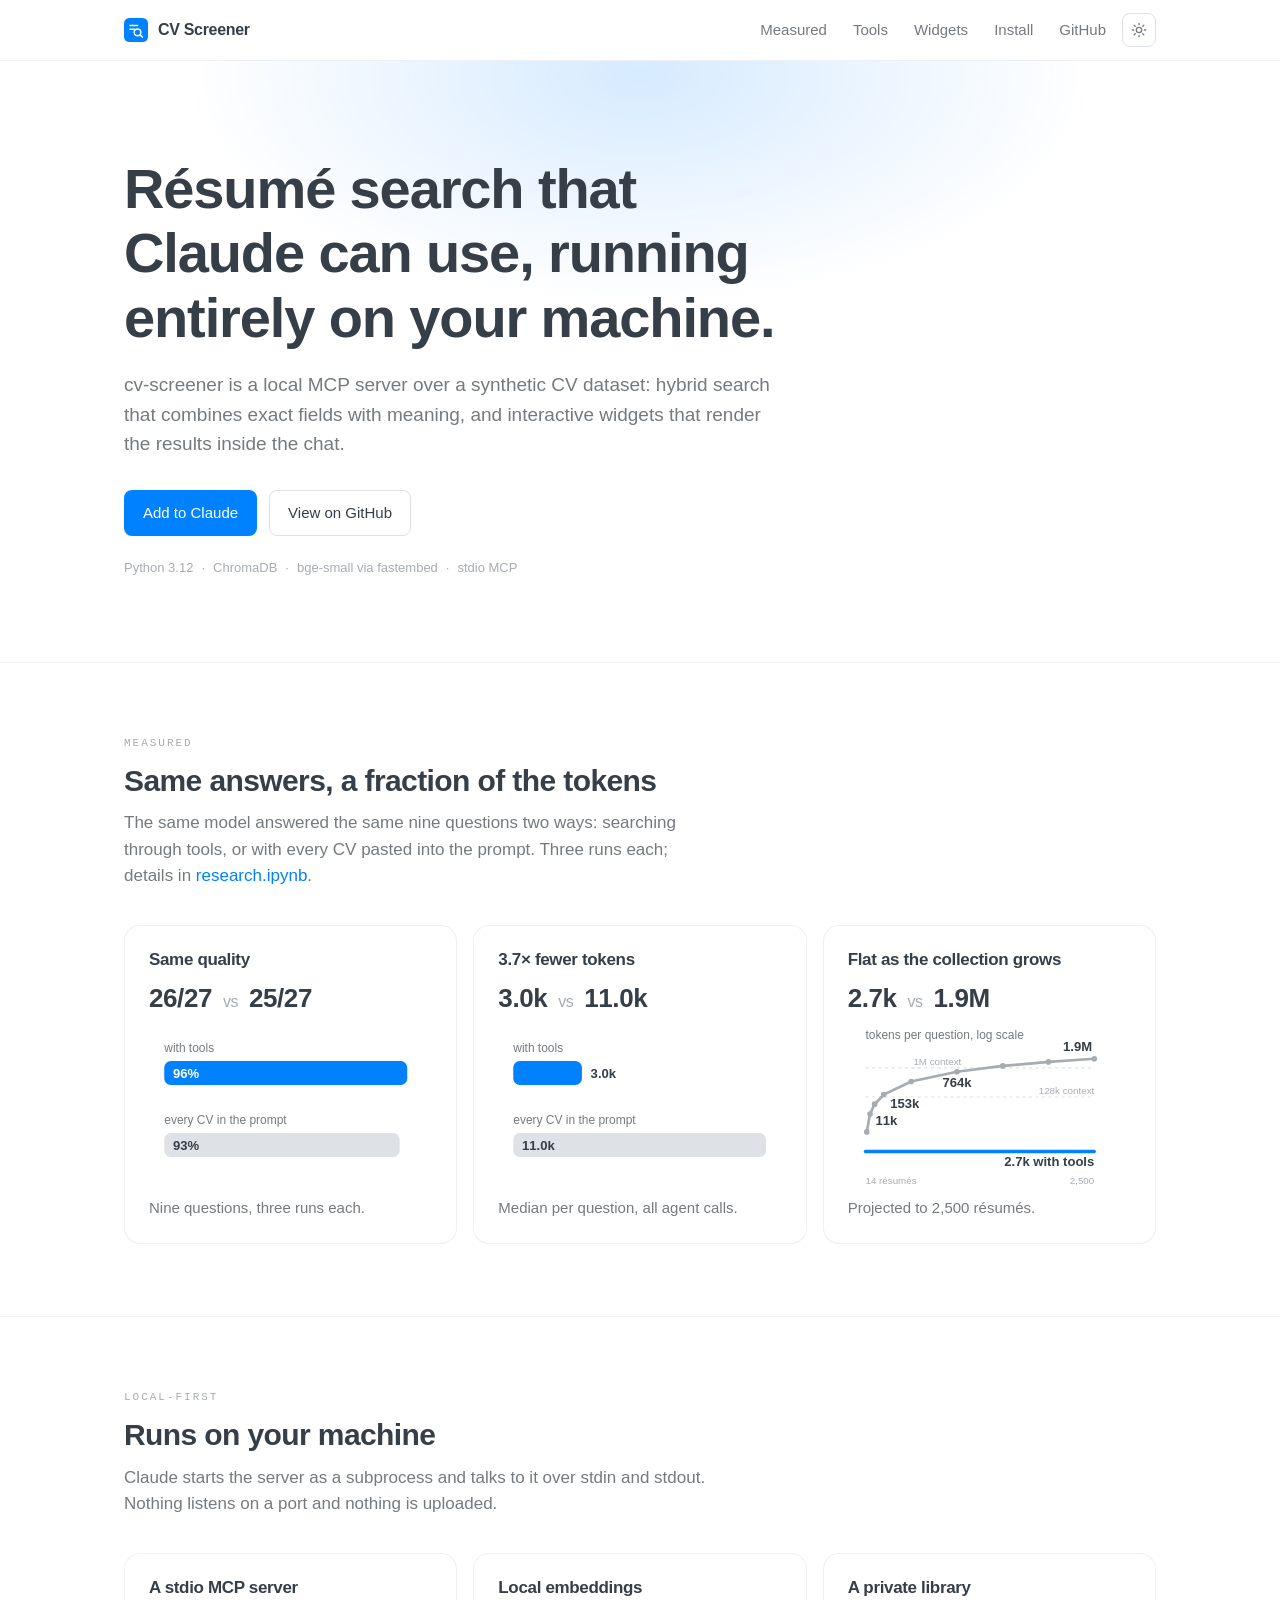
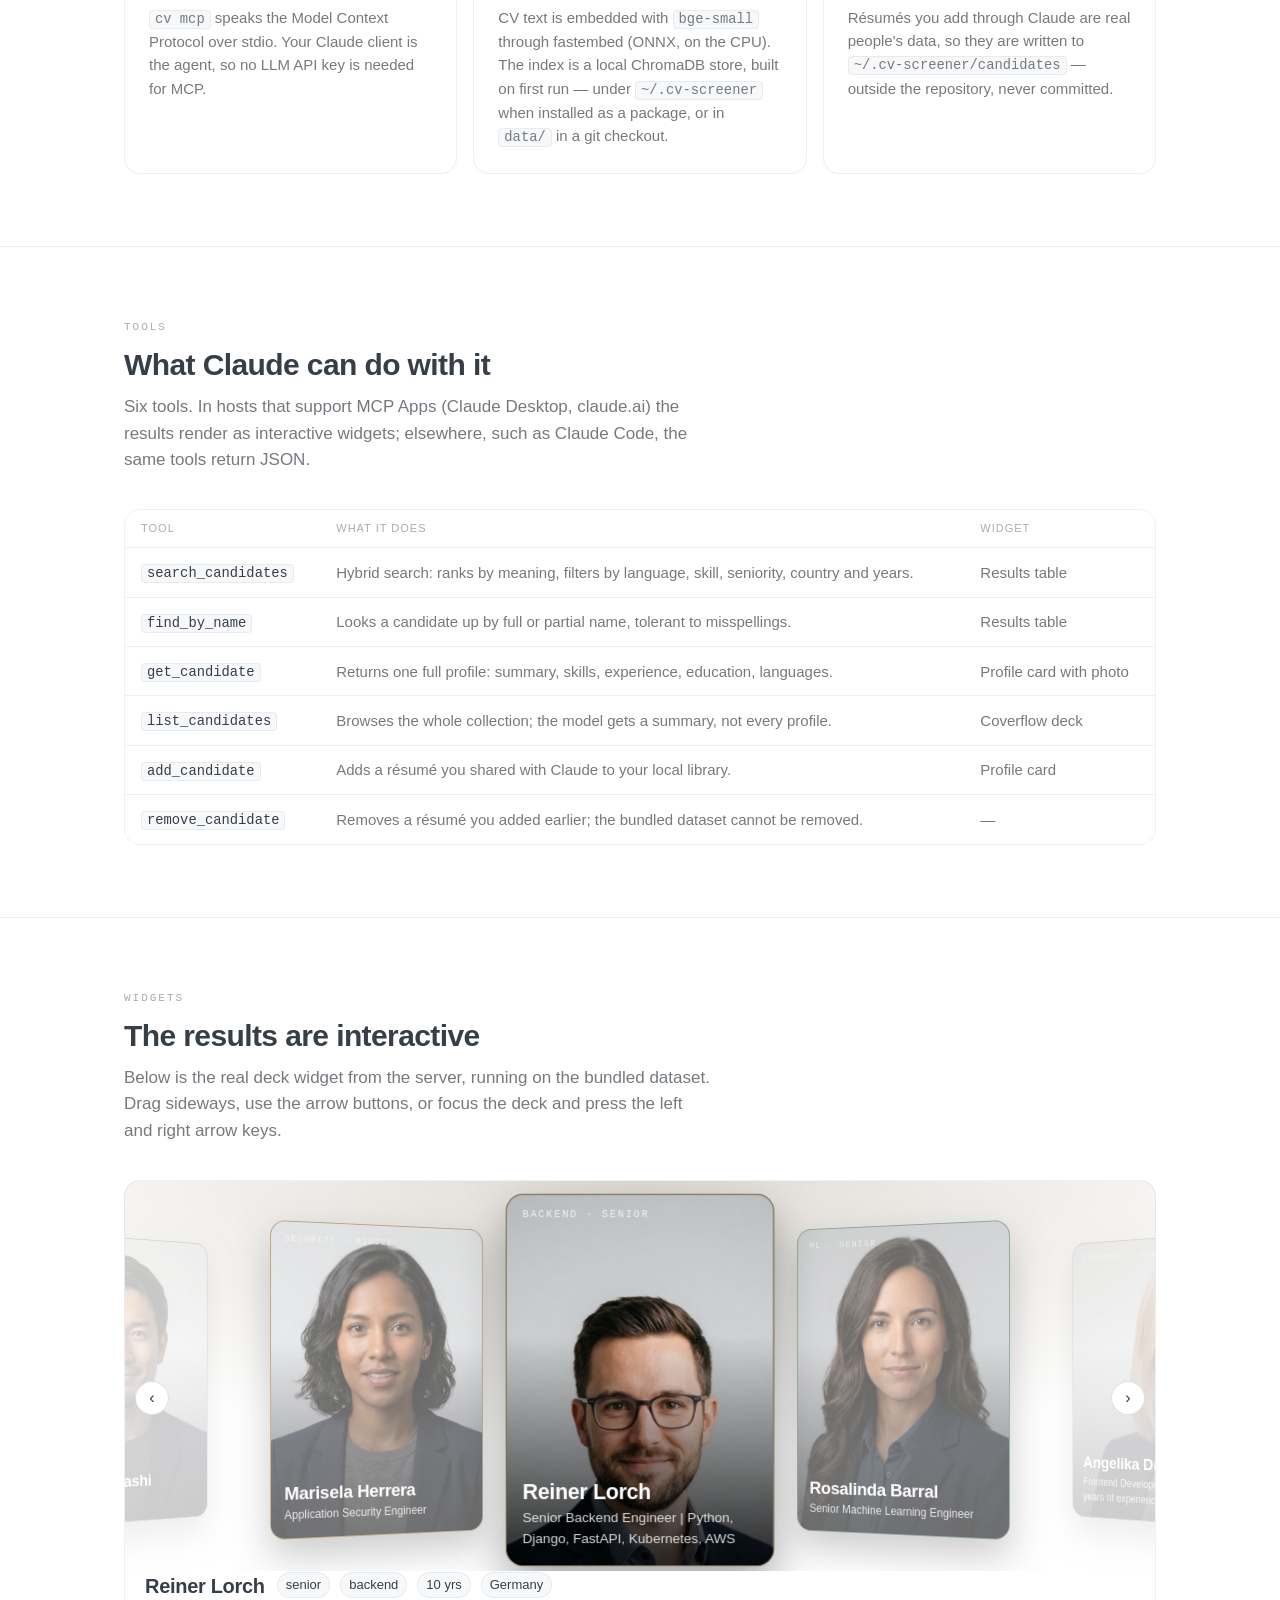
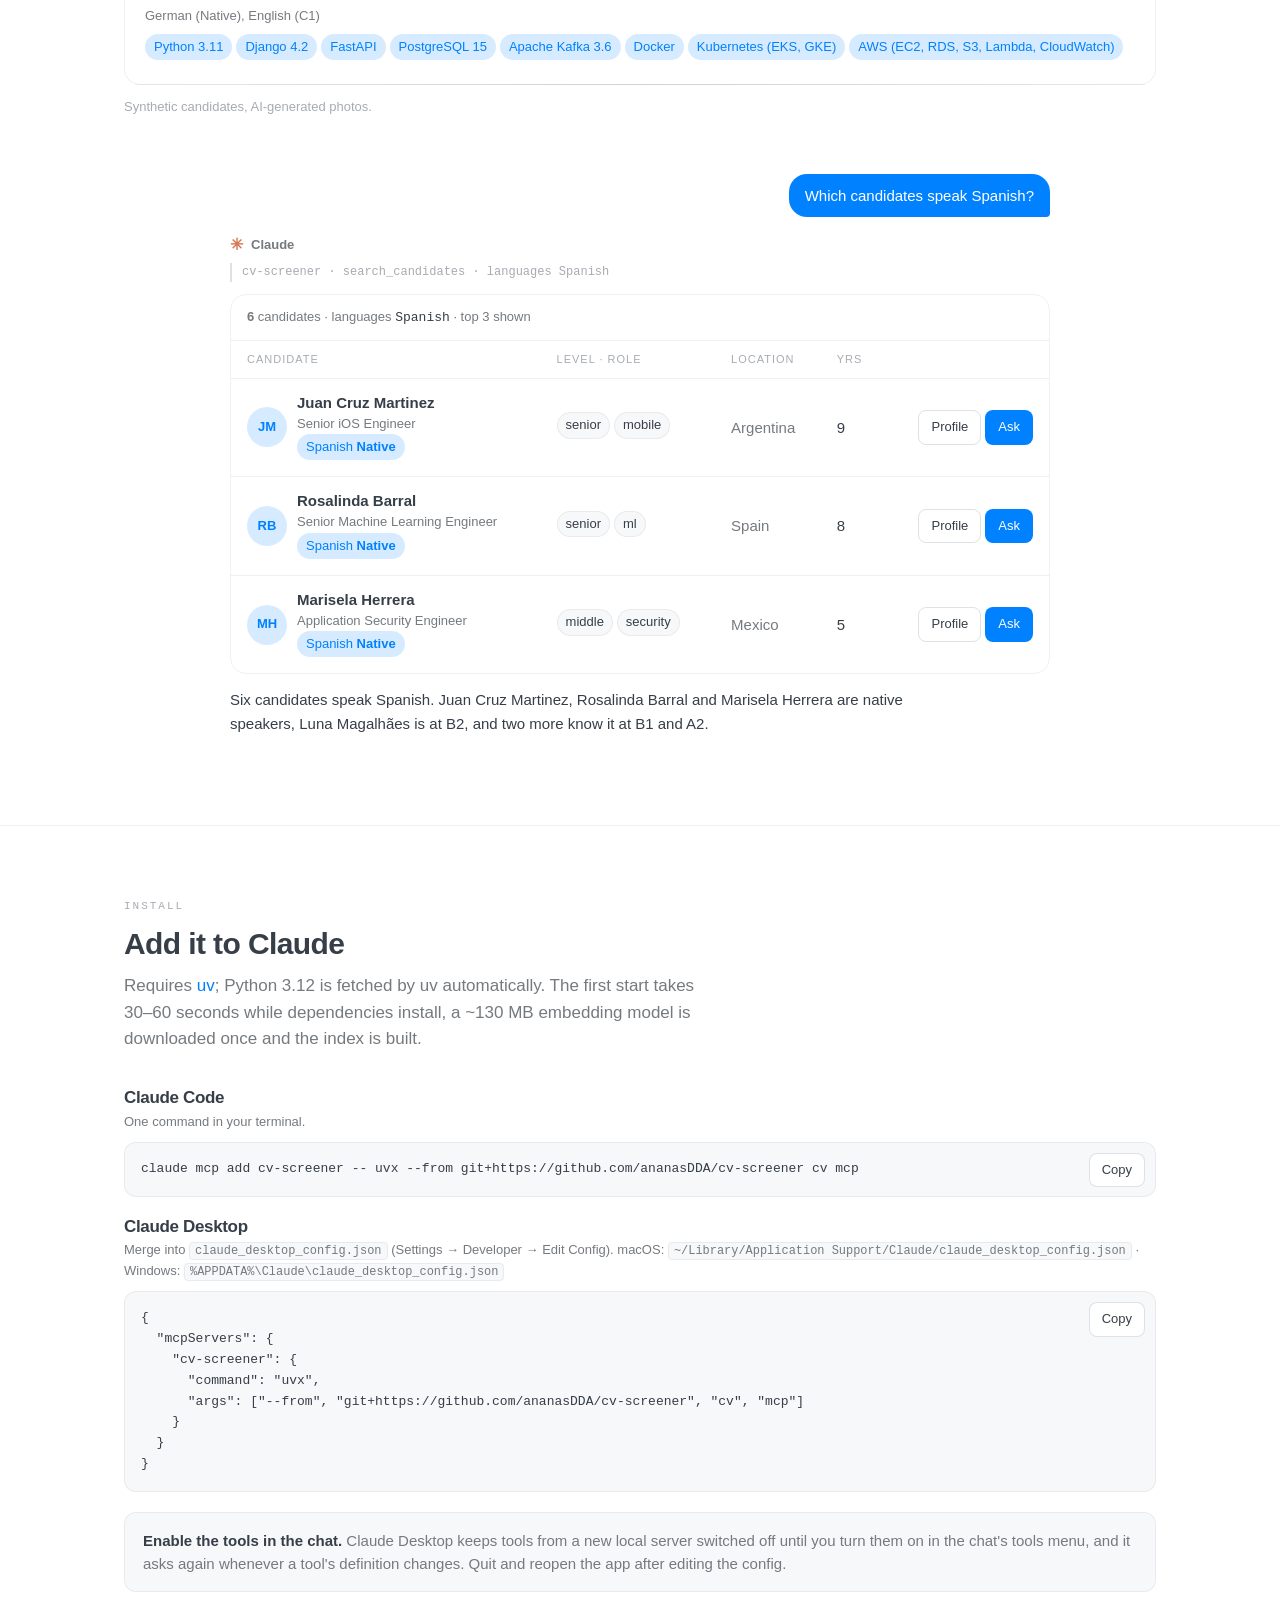
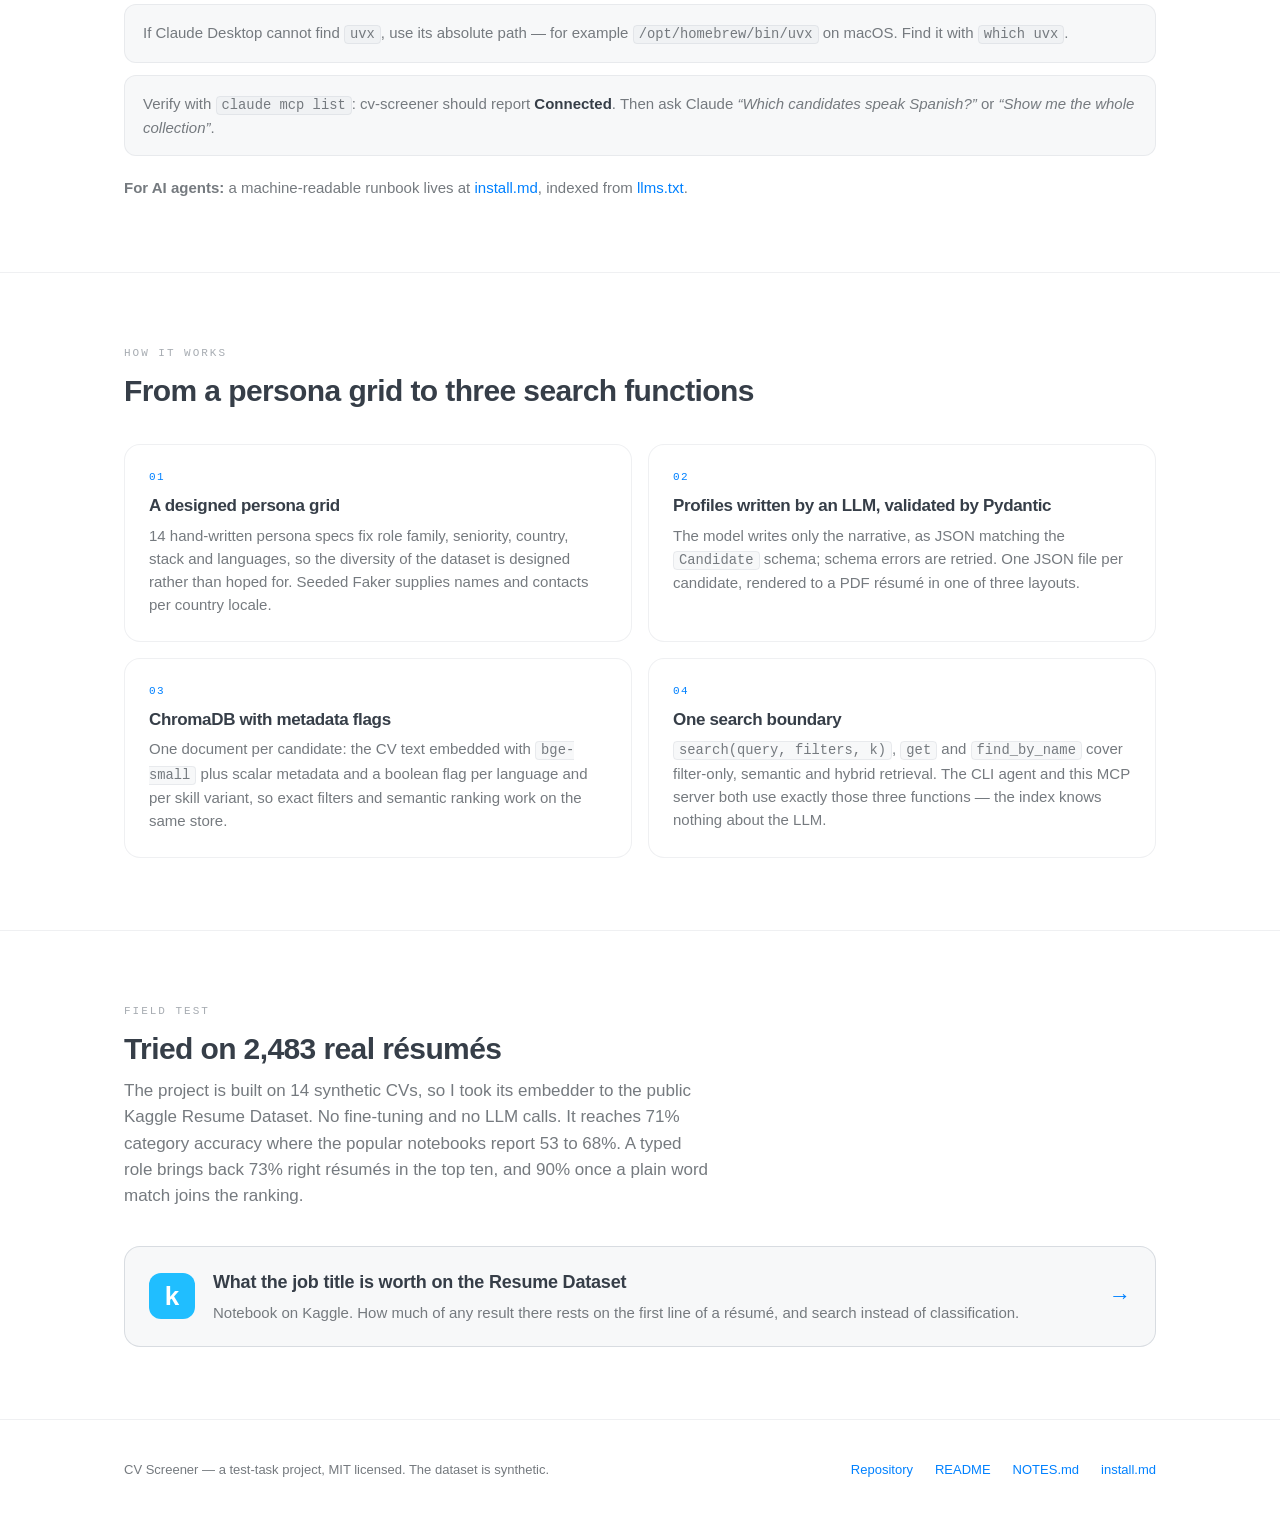
==== commit e05b5535: "Centre the chat mock on the landing and keep its chips on one line Co-Authored-By: Claude Fable 5.1 " ====
--- a/docs/index.html
+++ b/docs/index.html
@@ -26,7 +26,9 @@
     .mini .t { font-size: 9px; fill: var(--color-text-tertiary); }
     .mini .b-dot { fill: var(--color-text-tertiary); }
     .mini .limit { stroke: var(--color-border-3); stroke-width: 1; stroke-dasharray: 3 3; }
-    .mock.chat { max-width: 760px; }
+    .mock.chat { max-width: 820px; margin-left: auto; margin-right: auto; }
+    .mock.chat td { white-space: nowrap; }
+    .mock.chat td:first-child { white-space: normal; }
     .msg { display: flex; flex-direction: column; margin-bottom: 18px; }
     .msg.user { align-items: flex-end; }
     .msg.user .bubble { background: var(--color-accent); color: #fff; padding: 10px 16px; border-radius: 18px 18px 4px 18px;
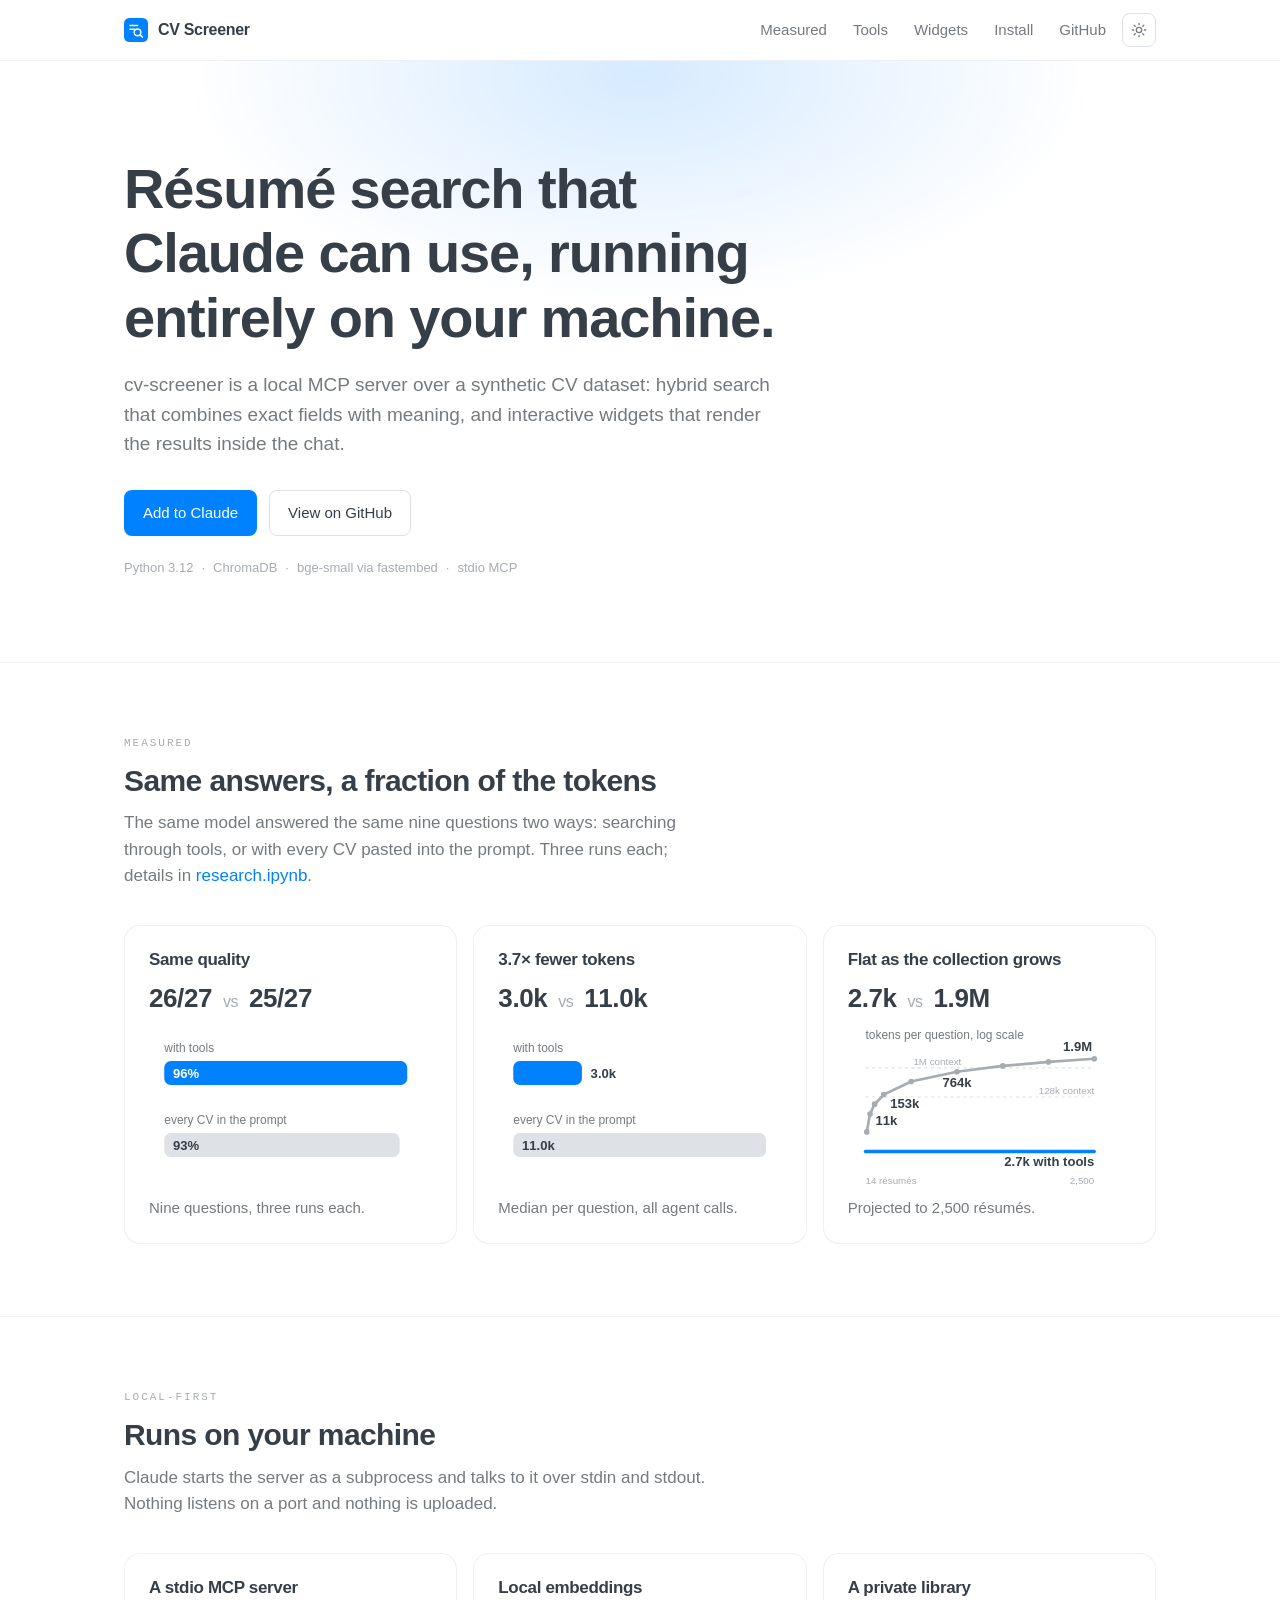
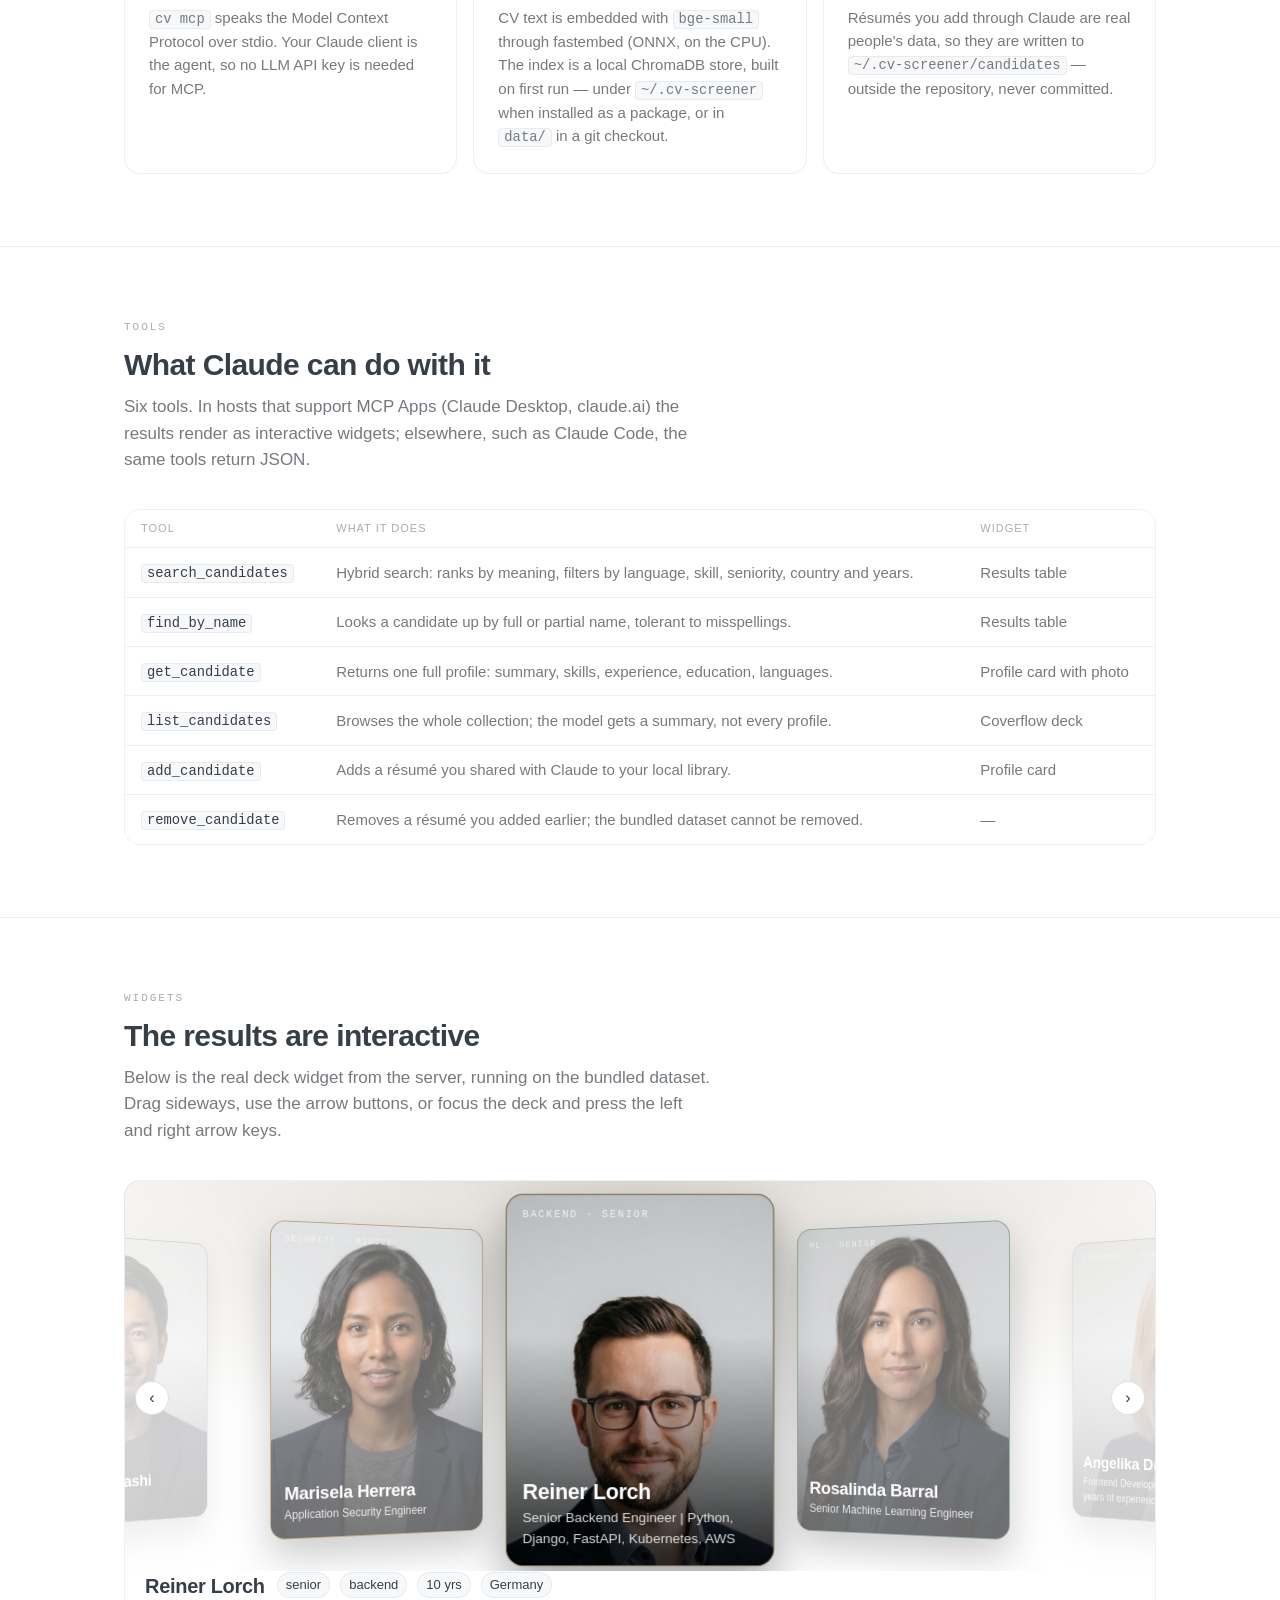
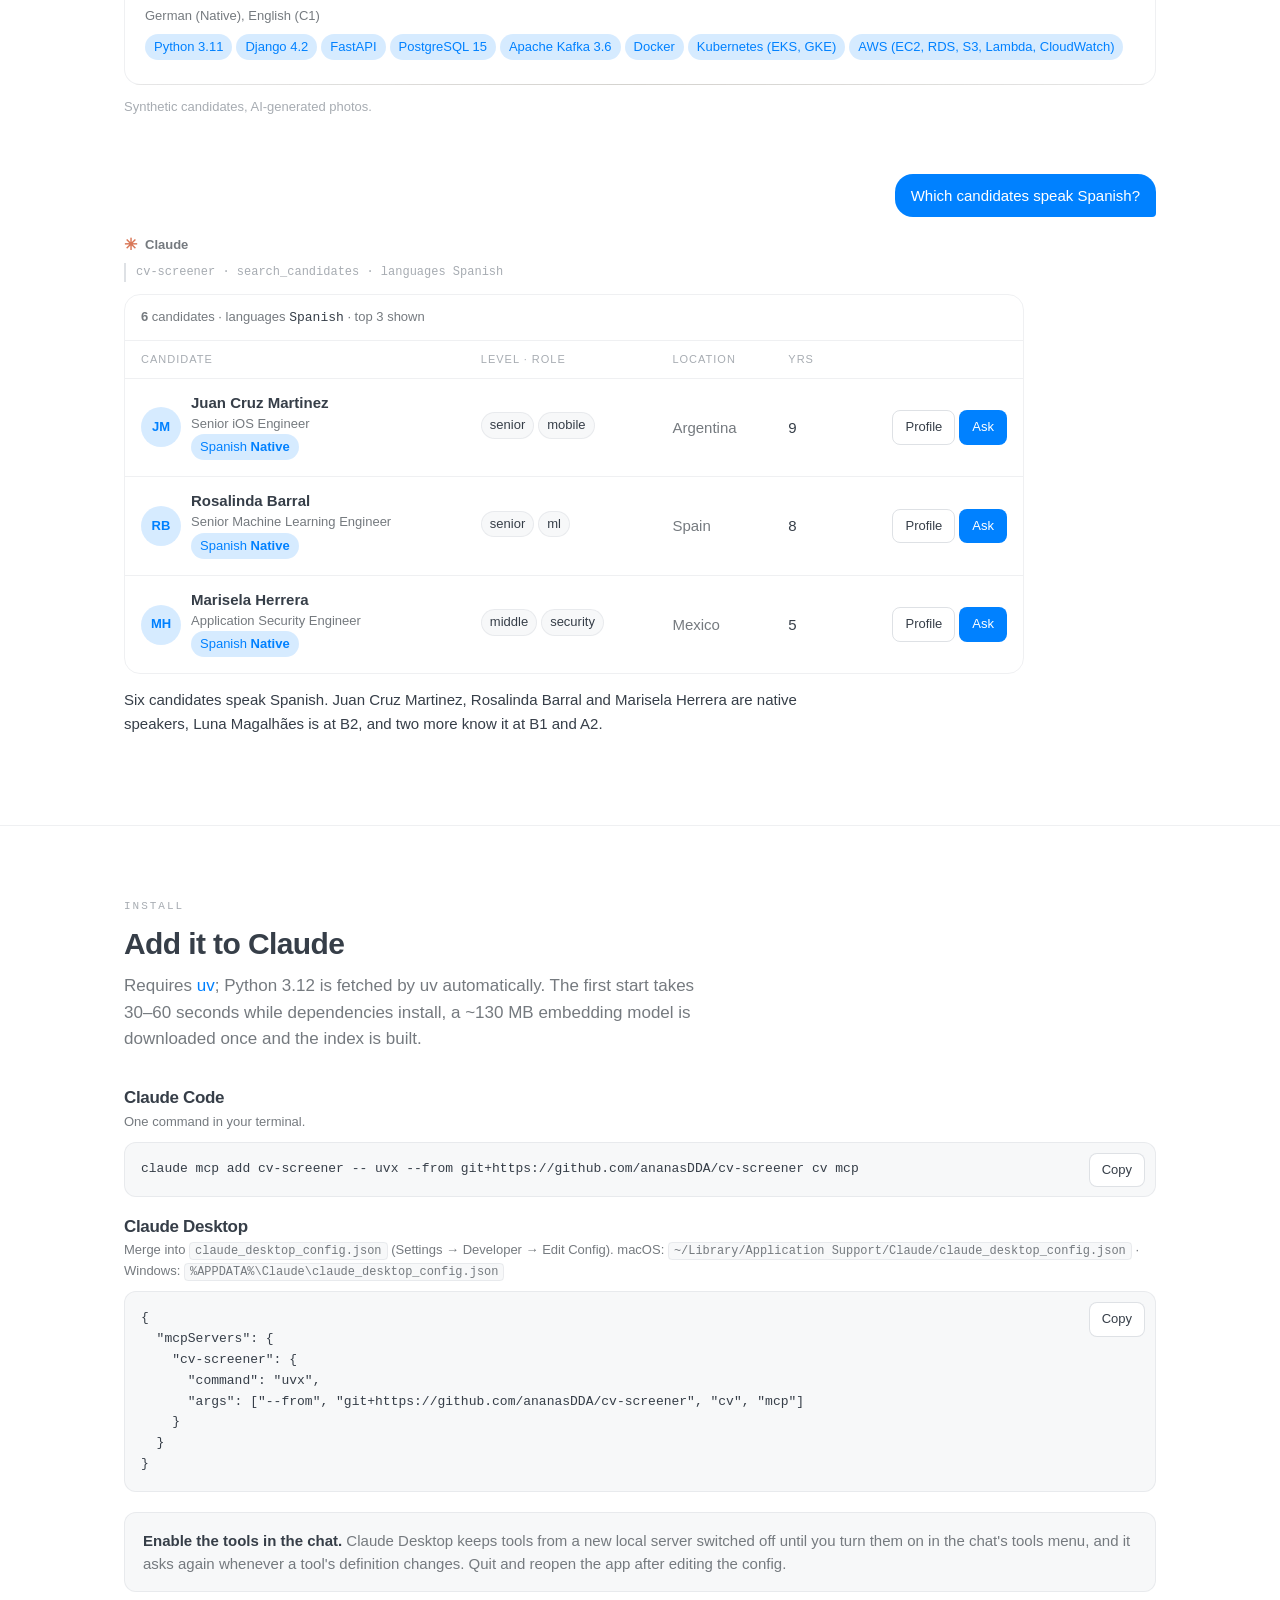
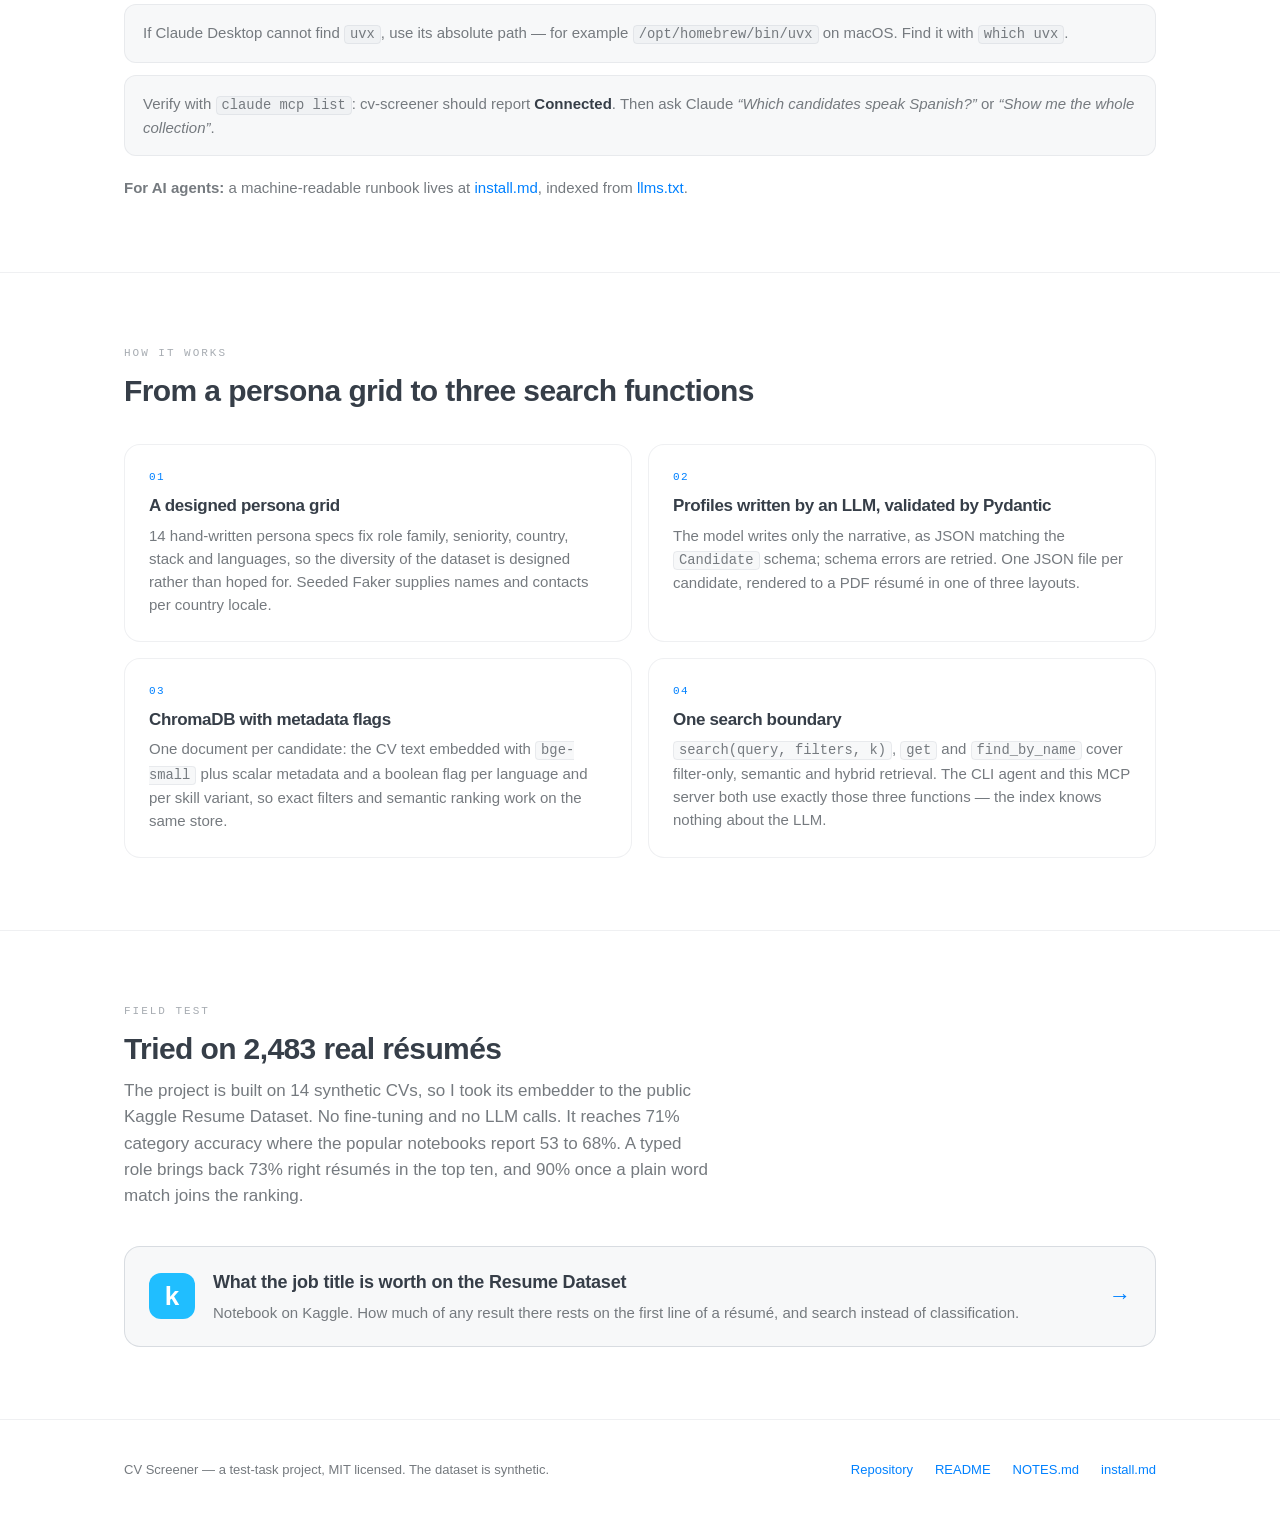
==== commit 6144e5a1: "Make the landing's chat mock interactive Profile opens the candidate's real profile under the row, b" ====
--- a/docs/index.html
+++ b/docs/index.html
@@ -26,7 +26,25 @@
     .mini .t { font-size: 9px; fill: var(--color-text-tertiary); }
     .mini .b-dot { fill: var(--color-text-tertiary); }
     .mini .limit { stroke: var(--color-border-3); stroke-width: 1; stroke-dasharray: 3 3; }
-    .mock.chat { max-width: 820px; margin-left: auto; margin-right: auto; }
+    .mock.chat { max-width: none; }
+    .msg.claude { max-width: 900px; margin-right: auto; }
+    .msg.user .bubble { margin-right: 0; }
+    .mock.chat tr.detail td { white-space: normal; padding: 0; background: var(--color-surface); }
+    .mock.chat .profile { padding: 18px 20px; }
+    .mock.chat .profile .head { display: flex; gap: 14px; align-items: flex-start; }
+    .mock.chat .profile .photo { width: 64px; height: 64px; border-radius: var(--radius-m); object-fit: cover; flex: none; }
+    .mock.chat .profile .pname { font-size: 20px; font-weight: 600; letter-spacing: -0.3px; }
+    .mock.chat .profile .phead { color: var(--color-accent); font-weight: 500; }
+    .mock.chat .profile .small { font-size: var(--font-size-s); color: var(--color-text-secondary); }
+    .mock.chat .profile .summary { margin: 12px 0 4px; }
+    .mock.chat .profile h4 { margin: 14px 0 6px; font-size: 11px; text-transform: uppercase; letter-spacing: 1px; color: var(--color-text-secondary); }
+    .mock.chat .profile .job { margin-bottom: 10px; }
+    .mock.chat .profile .job-head { display: flex; flex-wrap: wrap; gap: 6px; align-items: baseline; }
+    .mock.chat .profile .job-head .when { margin-left: auto; font-family: var(--font-mono); font-size: 12px; color: var(--color-text-tertiary); }
+    .mock.chat .profile ul { margin: 4px 0 0; padding-left: 18px; }
+    .mock.chat .profile li { margin-bottom: 2px; font-size: var(--font-size-s); color: var(--color-text-secondary); }
+    .mock.chat .profile .cols { display: grid; grid-template-columns: 1fr 1fr; gap: 12px; }
+    @media (max-width: 640px) { .mock.chat .profile .cols { grid-template-columns: 1fr; } }
     .mock.chat td { white-space: nowrap; }
     .mock.chat td:first-child { white-space: normal; }
     .msg { display: flex; flex-direction: column; margin-bottom: 18px; }
@@ -251,7 +269,7 @@
                 <td class="hide-narrow"><span class="chip">senior</span><span class="chip">mobile</span></td>
                 <td class="hide-narrow muted">Argentina</td>
                 <td>9</td>
-                <td class="actions"><span class="btn small" aria-hidden="true">Profile</span><span class="btn small primary" aria-hidden="true">Ask</span></td>
+                <td class="actions"><button class="btn small" type="button" data-profile="p07-juan-cruz-martinez" aria-expanded="false">Profile</button><a class="btn small primary" href="#install">Ask</a></td>
               </tr>
               <tr>
                 <td><div class="who"><span class="avatar" aria-hidden="true">RB</span>
@@ -260,7 +278,7 @@
                 <td class="hide-narrow"><span class="chip">senior</span><span class="chip">ml</span></td>
                 <td class="hide-narrow muted">Spain</td>
                 <td>8</td>
-                <td class="actions"><span class="btn small" aria-hidden="true">Profile</span><span class="btn small primary" aria-hidden="true">Ask</span></td>
+                <td class="actions"><button class="btn small" type="button" data-profile="p02-rosalinda-barral" aria-expanded="false">Profile</button><a class="btn small primary" href="#install">Ask</a></td>
               </tr>
               <tr>
                 <td><div class="who"><span class="avatar" aria-hidden="true">MH</span>
@@ -269,7 +287,7 @@
                 <td class="hide-narrow"><span class="chip">middle</span><span class="chip">security</span></td>
                 <td class="hide-narrow muted">Mexico</td>
                 <td>5</td>
-                <td class="actions"><span class="btn small" aria-hidden="true">Profile</span><span class="btn small primary" aria-hidden="true">Ask</span></td>
+                <td class="actions"><button class="btn small" type="button" data-profile="p14-marisela-herrera" aria-expanded="false">Profile</button><a class="btn small primary" href="#install">Ask</a></td>
               </tr>
               </tbody>
             </table>
@@ -417,5 +435,38 @@
   targets.forEach(function (el) { io.observe(el); });
 })();
 </script>
+<script src="assets/profiles.js?v=1"></script>
+<script>
+(function () {
+  var esc = function (v) { return String(v == null ? "" : v).replace(/[&<>"']/g, function (c) { return { "&": "&amp;", "<": "&lt;", ">": "&gt;", '"': "&quot;", "'": "&#39;" }[c]; }); };
+  var month = function (v) { if (!v) return "Present"; var p = v.split("-"); return new Date(+p[0], +p[1] - 1, 1).toLocaleString("en", { month: "short", year: "numeric" }); };
+  function profileHtml(p) {
+    var exp = p.experience.map(function (e) {
+      return '<div class="job"><div class="job-head"><b>' + esc(e.title) + '</b><span class="small">' + esc(e.company) + ", " + esc(e.location) +
+        '</span><span class="when">' + month(e.start) + " – " + month(e.end) + "</span></div><ul>" +
+        e.highlights.slice(0, 3).map(function (h) { return "<li>" + esc(h) + "</li>"; }).join("") + "</ul></div>";
+    }).join("");
+    var edu = p.education.map(function (e) { return "<div><b>" + esc(e.degree) + " " + esc(e.field) + '</b> <span class="small">' + esc(e.institution) + ", " + e.start_year + "–" + e.end_year + "</span></div>"; }).join("");
+    var langs = p.languages.map(function (l) { return '<span class="chip">' + esc(l.name) + " <b>" + esc(l.level) + "</b></span>"; }).join("");
+    var certs = (p.certifications || []).map(function (c) { return "<li>" + esc(c) + "</li>"; }).join("");
+    return '<div class="profile"><div class="head"><img class="photo" alt="" src="assets/photos/' + esc(p.id) + '.jpg"><div>' +
+      '<div class="pname">' + esc(p.full_name) + '</div><div class="phead">' + esc(p.headline) + '</div><div class="small">' +
+      esc(p.seniority) + " · " + esc(p.role_family) + " · " + p.years_experience + " yrs · " + esc(p.city) + ", " + esc(p.country) + "</div></div></div>" +
+      '<p class="summary">' + esc(p.summary) + "</p><h4>Skills</h4>" + p.skills.map(function (k) { return '<span class="chip accent">' + esc(k) + "</span>"; }).join("") +
+      "<h4>Experience</h4>" + exp + '<div class="cols"><div><h4>Education</h4>' + edu + "</div><div><h4>Languages</h4>" + langs +
+      (certs ? "<h4>Certifications</h4><ul>" + certs + "</ul>" : "") + "</div></div></div>";
+  }
+  document.querySelectorAll("[data-profile]").forEach(function (btn) {
+    btn.addEventListener("click", function () {
+      var row = btn.closest("tr"), next = row.nextElementSibling;
+      if (next && next.classList.contains("detail")) { next.remove(); btn.textContent = "Profile"; btn.setAttribute("aria-expanded", "false"); return; }
+      var p = (window.CV_PROFILES || {})[btn.dataset.profile]; if (!p) return;
+      var tr = document.createElement("tr"); tr.className = "detail";
+      var td = document.createElement("td"); td.colSpan = row.children.length; td.innerHTML = profileHtml(p);
+      tr.appendChild(td); row.after(tr); btn.textContent = "Hide"; btn.setAttribute("aria-expanded", "true");
+    });
+  });
+})();
+</script>
 </body>
 </html>
